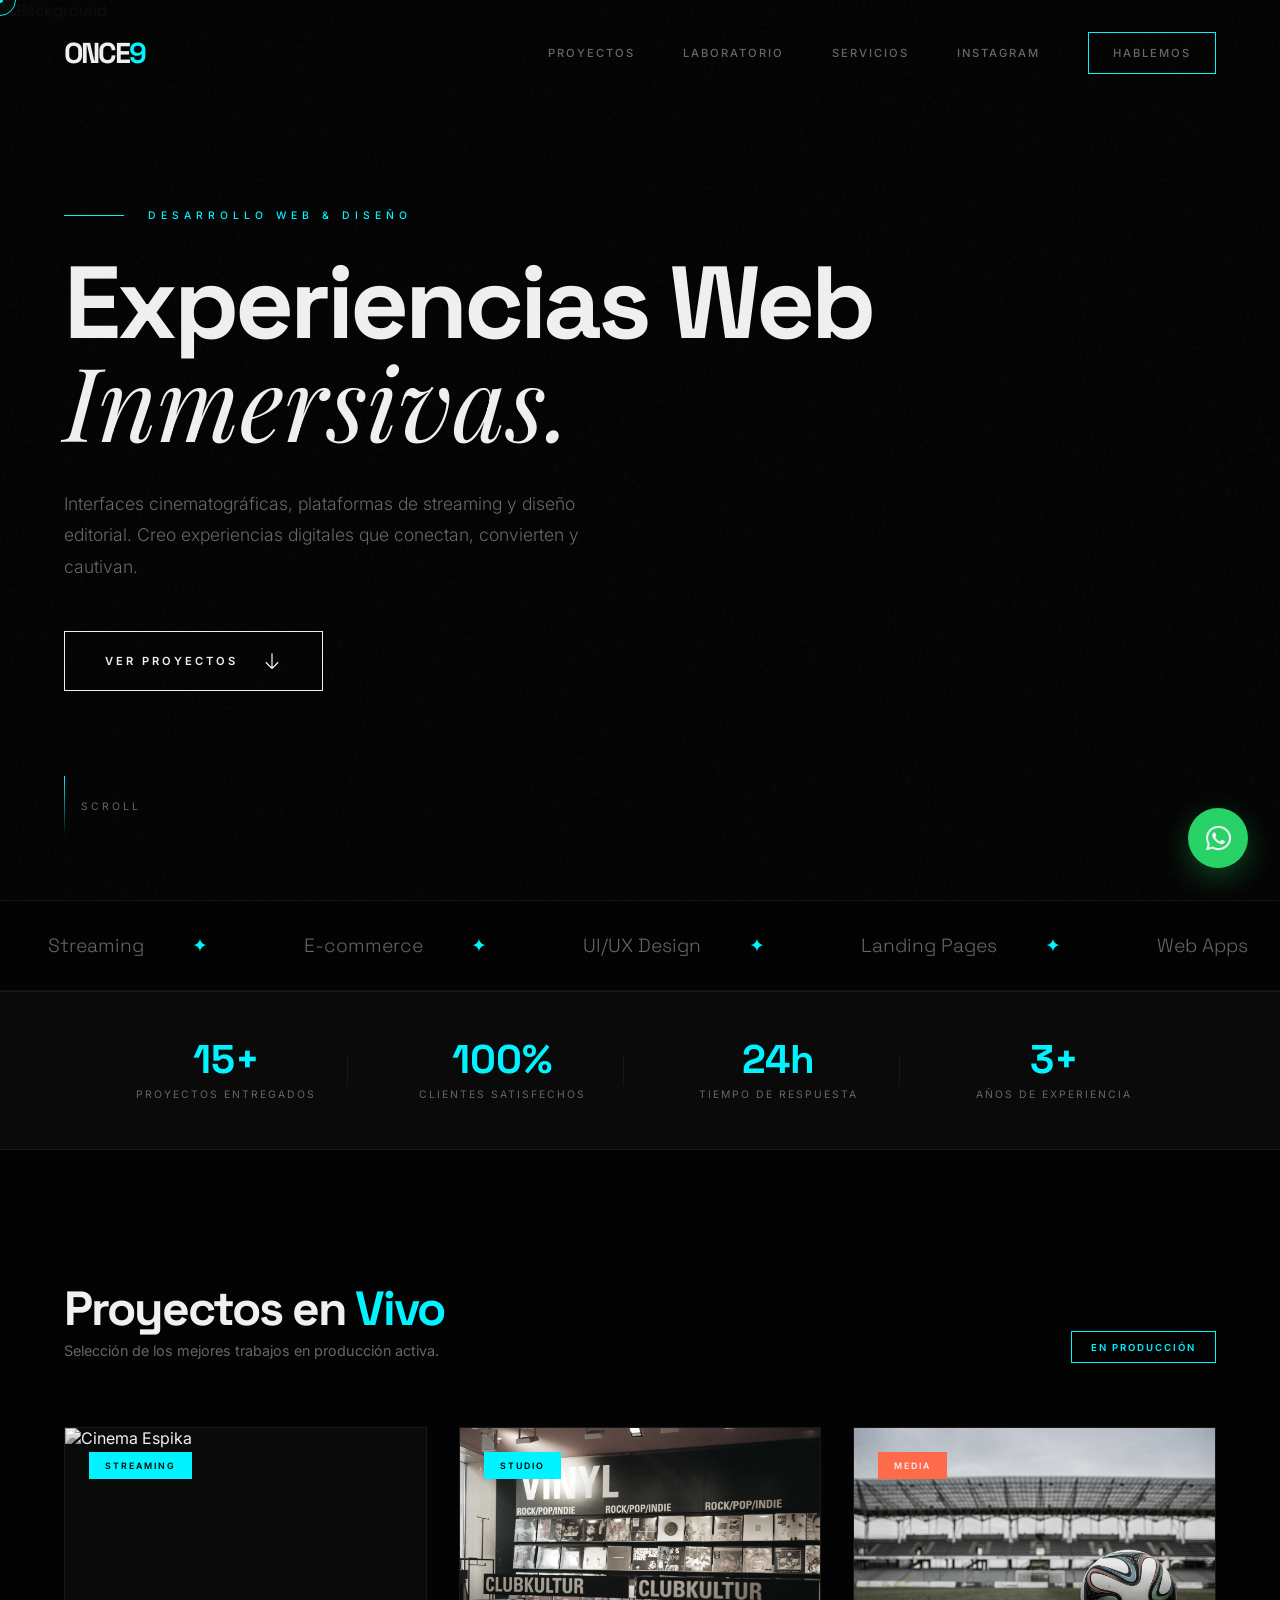
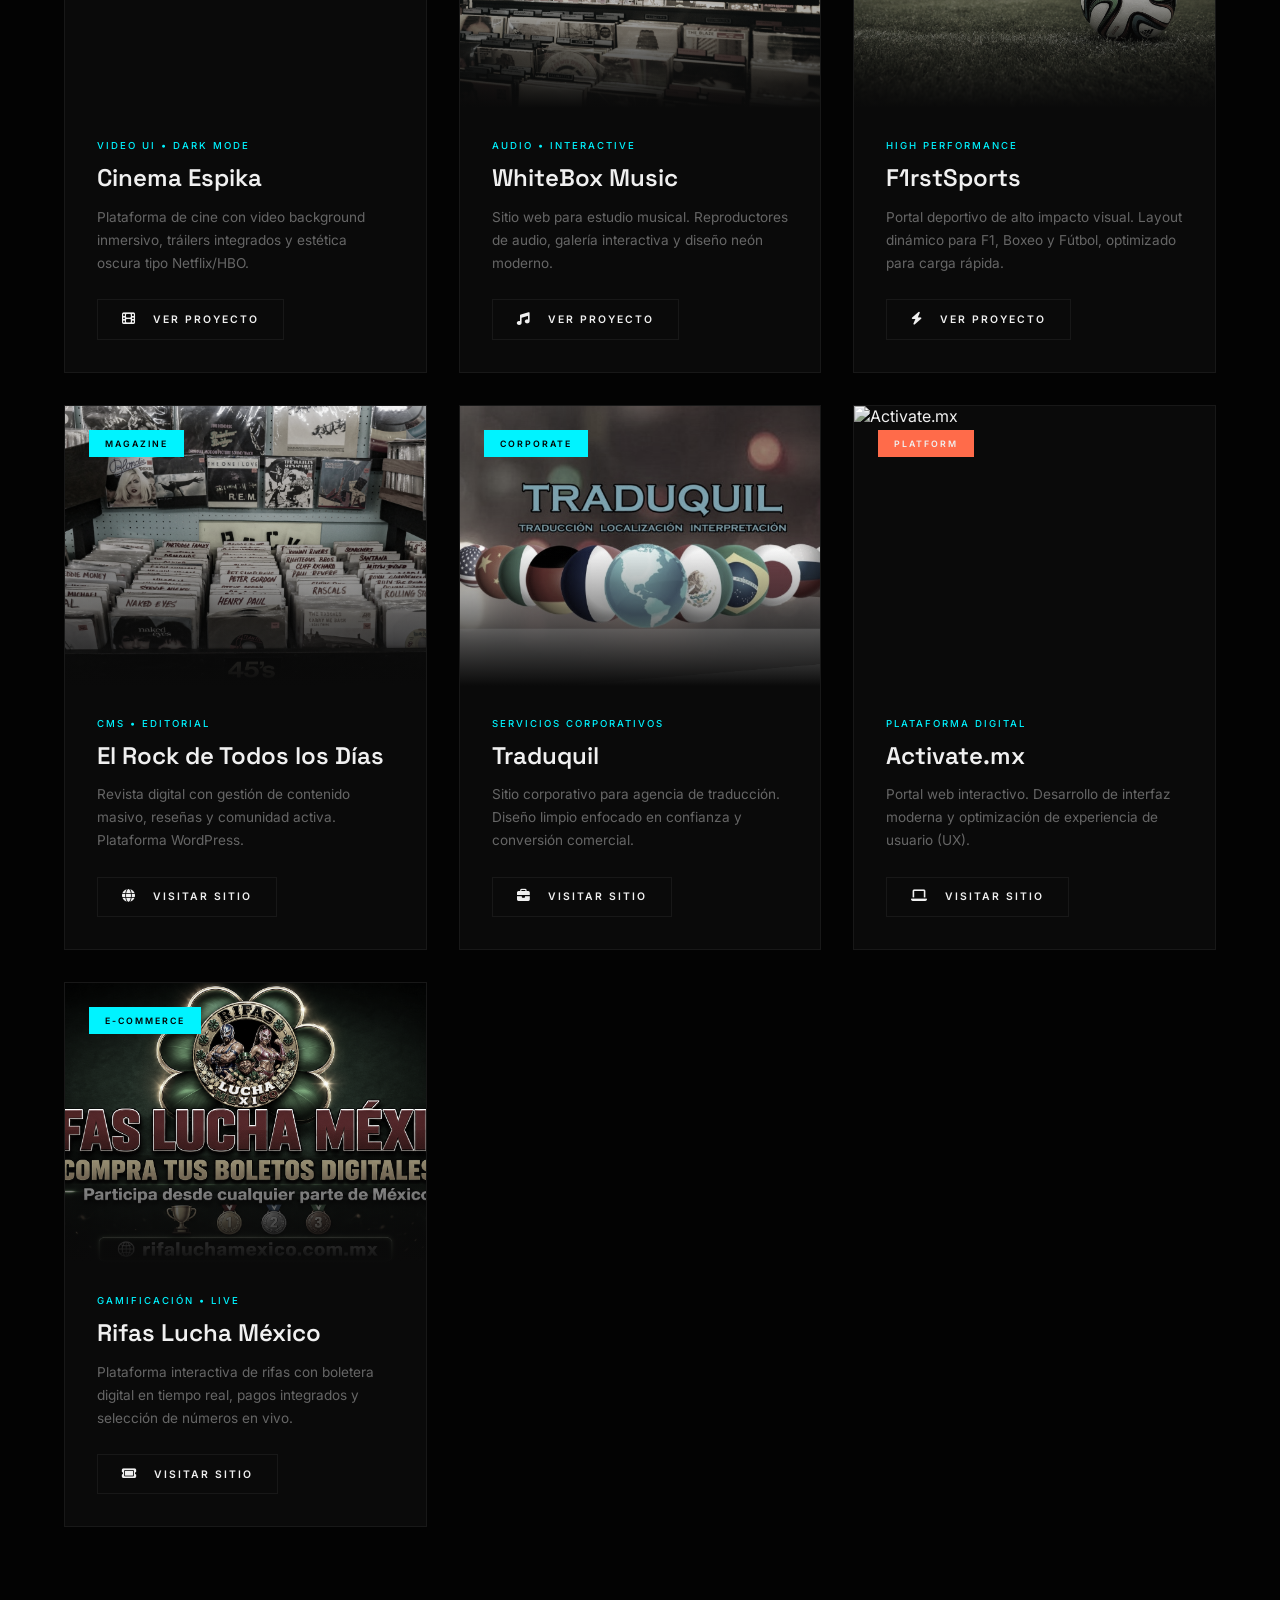
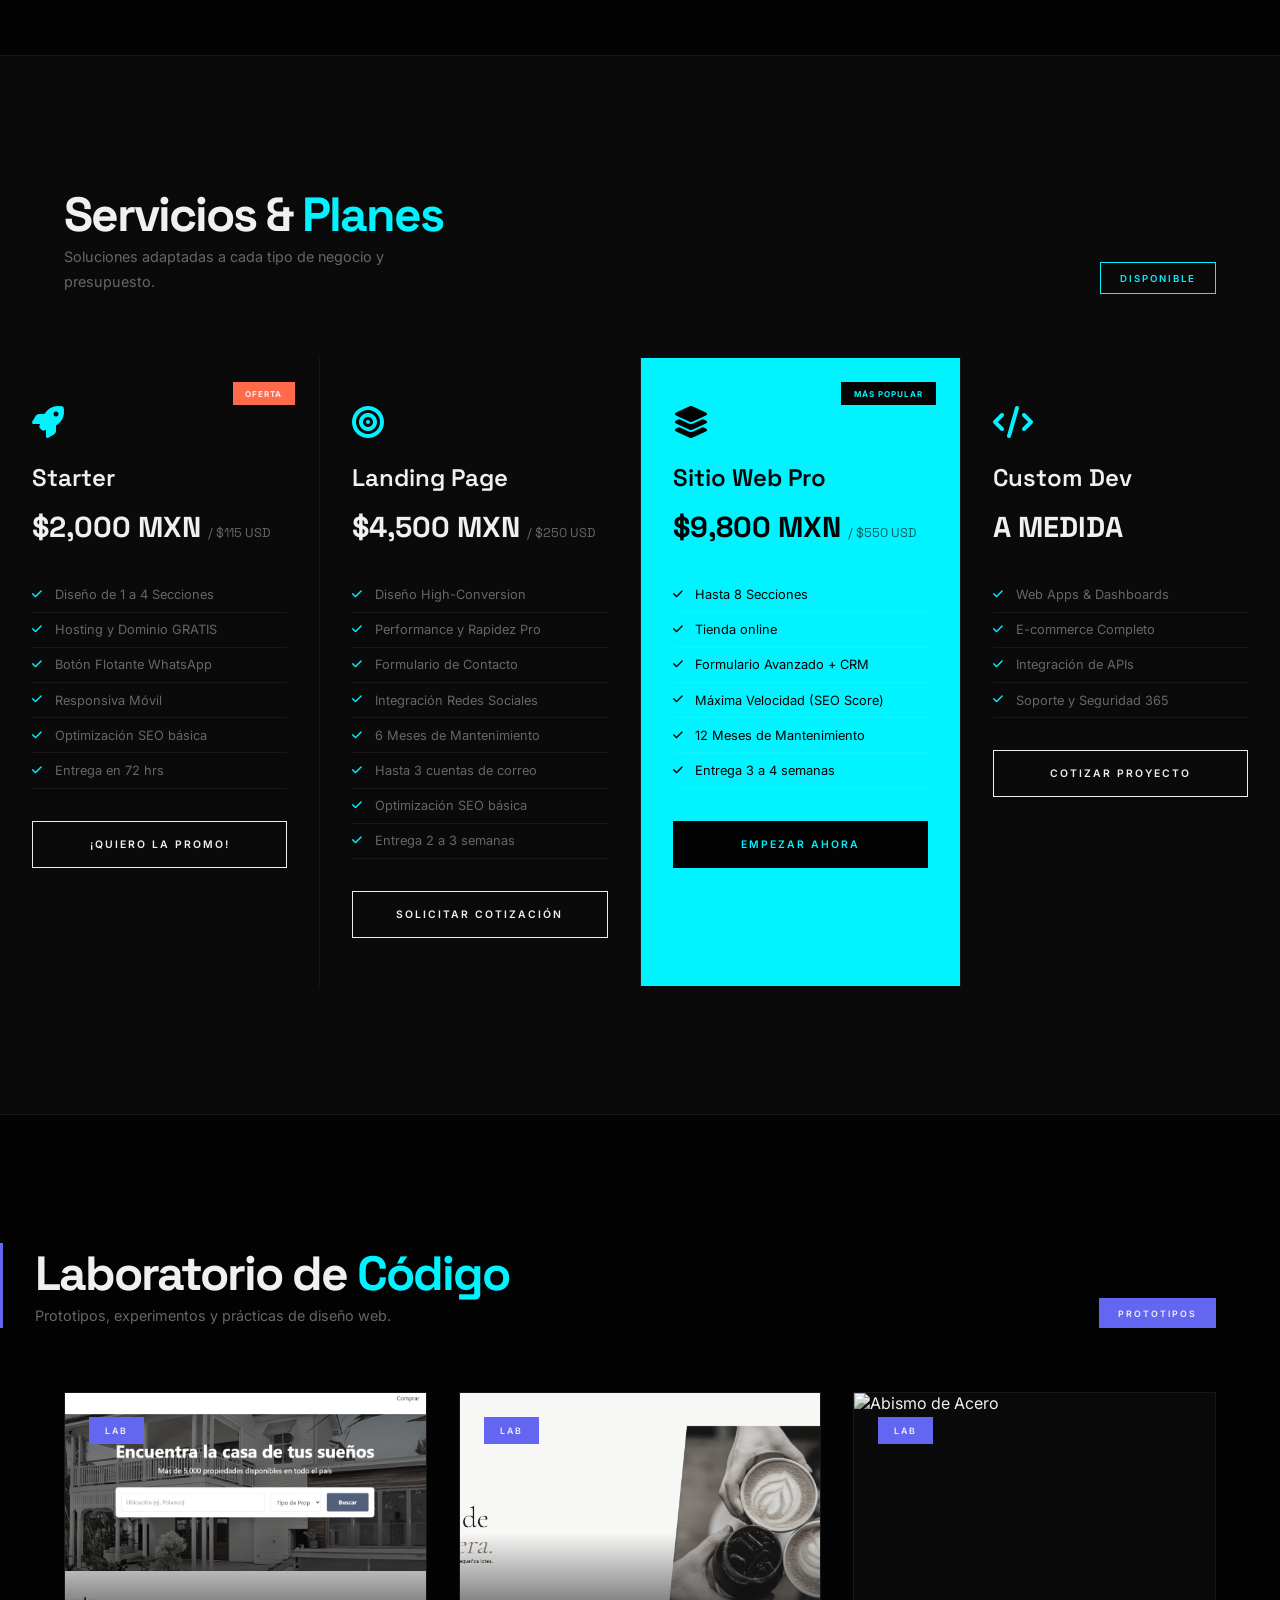
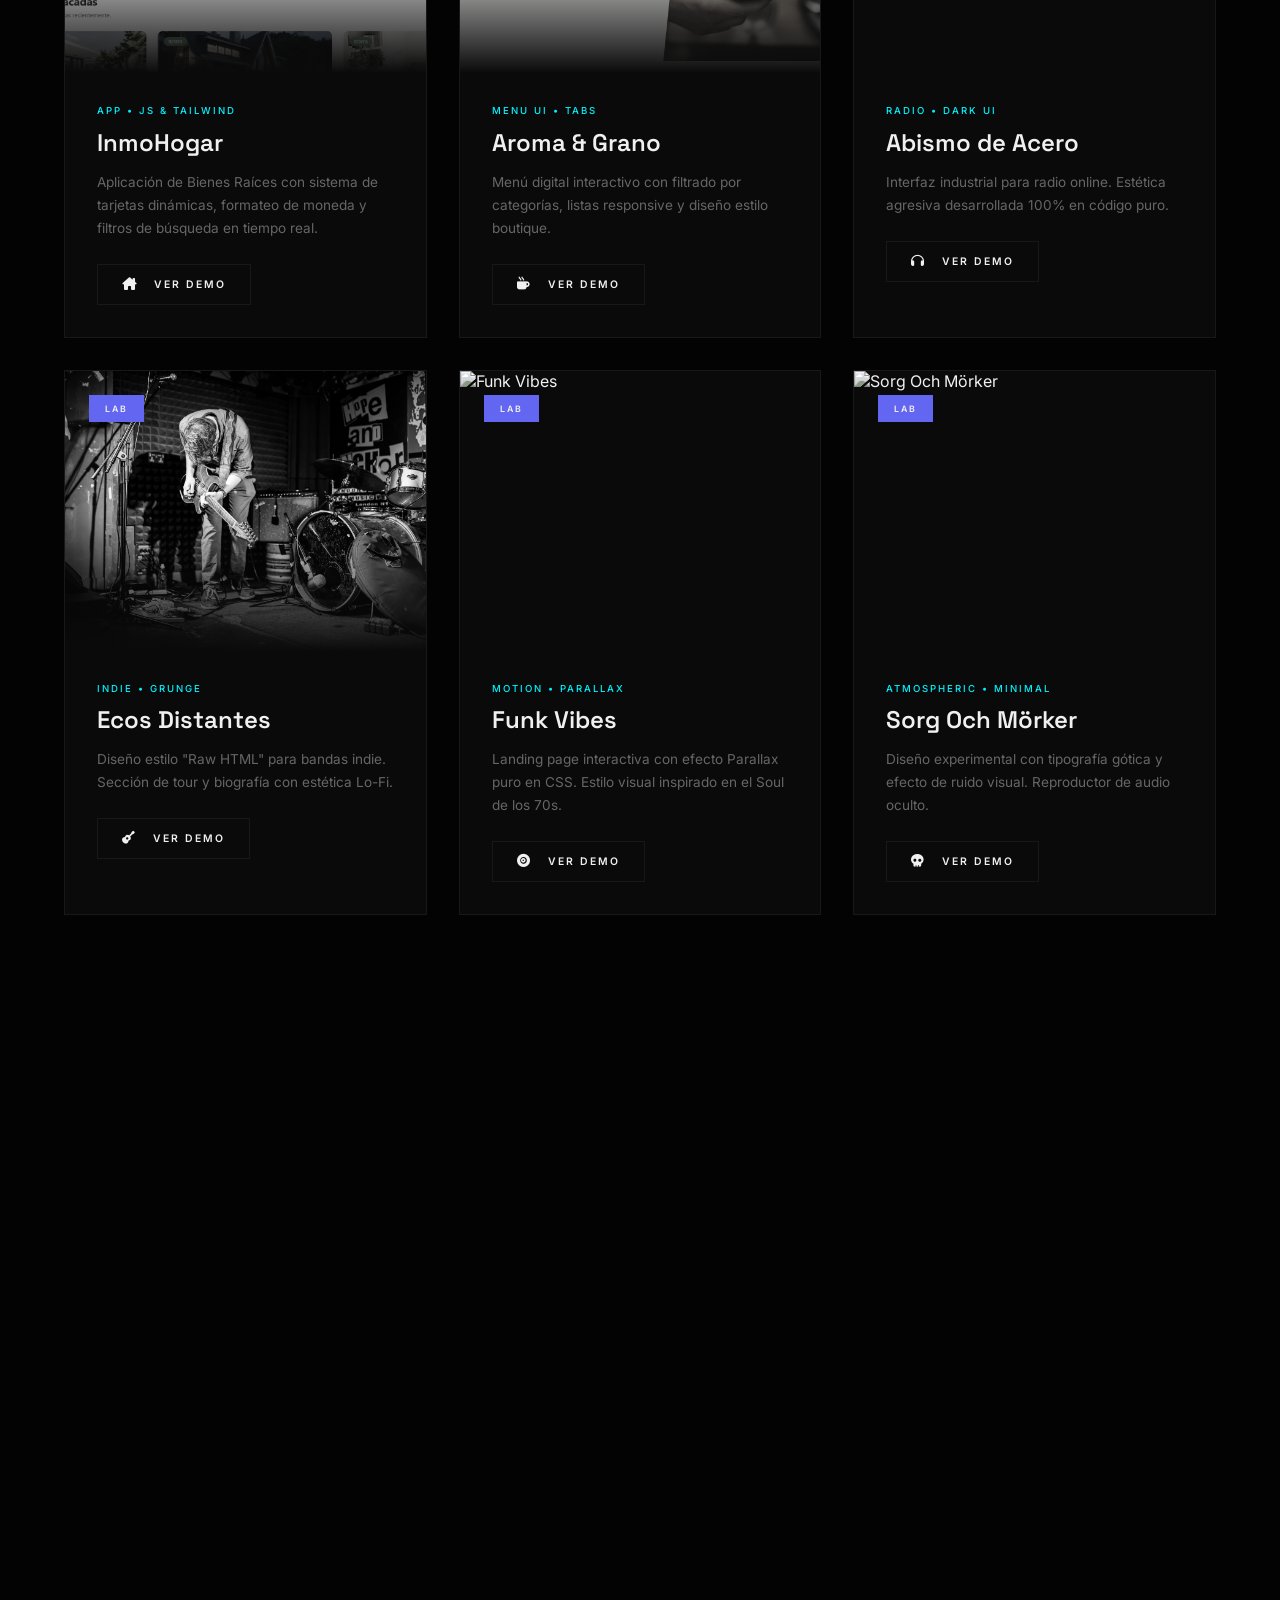
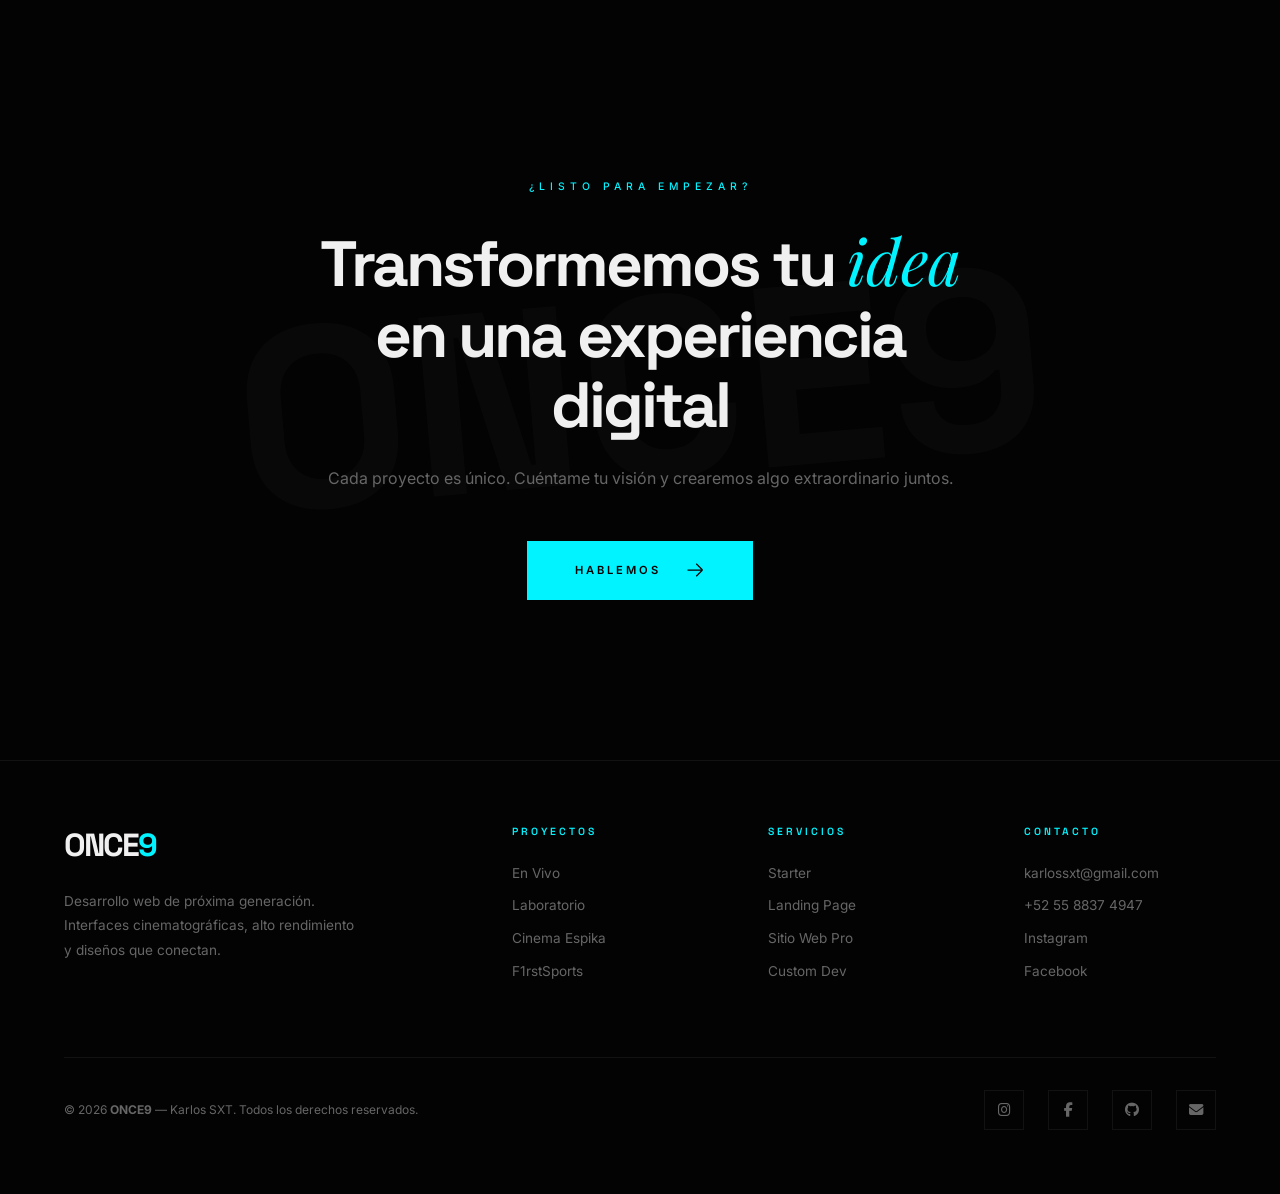
==== index.html @ d1e9ce74 "Refactor meta tags for SEO and social sharing Removed duplicate Open Graph and Twitter meta tags, an" ====
<!DOCTYPE html>
<html lang="es">
<head>

    <!-- Google Tag Manager -->
    <script>(function(w,d,s,l,i){w[l]=w[l]||[];w[l].push({'gtm.start':
    new Date().getTime(),event:'gtm.js'});var f=d.getElementsByTagName(s)[0],
    j=d.createElement(s),dl=l!='dataLayer'?'&l='+l:'';j.async=true;j.src=
    'https://www.googletagmanager.com/gtm.js?id='+i+dl;f.parentNode.insertBefore(j,f);
    })(window,document,'script','dataLayer','GTM-WR4NZNN2');</script>
    <!-- End Google Tag Manager -->

    <meta charset="UTF-8">
    <meta name="viewport" content="width=device-width, initial-scale=1.0">
    <title>ONCE9 | Experiencias Web Inmersivas</title>

    <link rel="preconnect" href="https://fonts.googleapis.com">
    <link rel="preconnect" href="https://fonts.gstatic.com" crossorigin>
    <link href="https://fonts.googleapis.com/css2?family=Space+Grotesk:wght@300;400;500;600;700&family=Inter:wght@300;400;500;600&family=Playfair+Display:ital,wght@0,400;0,700;1,400&display=swap" rel="stylesheet">
    <link rel="stylesheet" href="https://cdnjs.cloudflare.com/ajax/libs/font-awesome/6.4.0/css/all.min.css">

    <link rel="icon" type="image/x-icon" href="logoonce.jpg">

    <!-- SEO -->
    <meta name="description" content="ONCE9 — Desarrollo web, diseño y soluciones digitales. Creamos experiencias digitales que impulsan tu marca.">
    <link rel="canonical" href="https://oncenueve.com.mx/">

    <!-- Open Graph: Facebook, WhatsApp, Telegram, LinkedIn -->
    <meta property="og:type" content="website">
    <meta property="og:title" content="ONCE9 | Desarrollo Web y Soluciones Digitales">
    <meta property="og:description" content="Creamos experiencias digitales que impulsan tu marca. Desarrollo web, diseño y soluciones digitales.">
    <meta property="og:url" content="https://oncenueve.com.mx/">
    <meta property="og:image" content="https://oncenueve.com.mx/img/oncenueve-social.png">
    <meta property="og:image:secure_url" content="https://oncenueve.com.mx/img/oncenueve-social.png">
    <meta property="og:image:type" content="image/png">
    <meta property="og:image:width" content="1536">
    <meta property="og:image:height" content="1024">
    <meta property="og:image:alt" content="ONCE9 — Experiencias Web Inmersivas">
    <meta property="og:site_name" content="ONCE9">
    <meta property="og:locale" content="es_MX">

    <!-- X / Twitter -->
    <meta name="twitter:card" content="summary_large_image">
    <meta name="twitter:title" content="ONCE9 | Desarrollo Web y Soluciones Digitales">
    <meta name="twitter:description" content="Creamos experiencias digitales que impulsan tu marca.">
    <meta name="twitter:image" content="https://oncenueve.com.mx/img/oncenueve-social.png">


    <style>
        :root {
            --bg: #030303;
            --card: #0a0a0a;
            --surface: #111111;
            --text: #f0f0f0;
            --text-dim: #666;
            --accent: #00f3ff;
            --accent-glow: rgba(0, 243, 255, 0.15);
            --coral: #ff6b4a;
            --gold: #d4a843;
            --border: rgba(255, 255, 255, 0.06);
            --font-display: 'Space Grotesk', sans-serif;
            --font-body: 'Inter', sans-serif;
            --font-serif: 'Playfair Display', serif;
        }

        * { margin: 0; padding: 0; box-sizing: border-box; }
        html { scroll-behavior: smooth; }
        body {
            background: var(--bg);
            color: var(--text);
            font-family: var(--font-body);
            overflow-x: hidden;
        }

        ::selection {
            background: var(--accent);
            color: var(--bg);
        }

        a { color: inherit; text-decoration: none; }

        /* ============ PRELOADER ============ */
        .preloader {
            position: fixed;
            top: 0; left: 0;
            width: 100%; height: 100%;
            background: var(--bg);
            z-index: 10000;
            display: flex;
            align-items: center;
            justify-content: center;
            flex-direction: column;
            gap: 2rem;
            transition: opacity 0.8s ease, visibility 0.8s ease;
        }

        .preloader.hidden {
            opacity: 0;
            visibility: hidden;
        }

        .preloader-logo {
            font-family: var(--font-display);
            font-size: 4rem;
            font-weight: 700;
            letter-spacing: -3px;
            color: var(--text);
        }

        .preloader-logo span {
            color: var(--accent);
        }

        .preloader-bar {
            width: 120px;
            height: 2px;
            background: var(--surface);
            overflow: hidden;
        }

        .preloader-bar::after {
            content: '';
            display: block;
            width: 100%;
            height: 100%;
            background: var(--accent);
            animation: preloaderSlide 1.5s ease-in-out infinite;
        }

        @keyframes preloaderSlide {
            0% { transform: translateX(-100%); }
            100% { transform: translateX(100%); }
        }

        .preloader-text {
            font-family: var(--font-body);
            font-size: 0.6rem;
            color: var(--text-dim);
            letter-spacing: 5px;
            text-transform: uppercase;
        }

        /* ============ CUSTOM CURSOR ============ */
        .cursor {
            width: 32px;
            height: 32px;
            border: 1px solid var(--accent);
            border-radius: 50%;
            position: fixed;
            pointer-events: none;
            z-index: 9999;
            transition: transform 0.15s ease, opacity 0.15s ease;
            mix-blend-mode: difference;
        }

        .cursor-dot {
            width: 6px;
            height: 6px;
            background: var(--accent);
            border-radius: 50%;
            position: fixed;
            pointer-events: none;
            z-index: 9999;
        }

        .cursor.active {
            transform: scale(2);
            opacity: 0.5;
        }

        /* ============ NOISE OVERLAY ============ */
        .noise {
            position: fixed;
            top: 0; left: 0;
            width: 100%; height: 100%;
            pointer-events: none;
            z-index: 9998;
            opacity: 0.03;
            background-image: url("data:image/svg+xml,%3Csvg viewBox='0 0 256 256' xmlns='http://www.w3.org/2000/svg'%3E%3Cfilter id='noise'%3E%3CfeTurbulence type='fractalNoise' baseFrequency='0.9' numOctaves='4' stitchTiles='stitch'/%3E%3C/filter%3E%3Crect width='100%25' height='100%25' filter='url(%23noise)'/%3E%3C/svg%3E");
        }

        /* ============ NAV ============ */
        nav {
            position: fixed;
            top: 0; left: 0;
            width: 100%;
            padding: 2rem 4rem;
            display: flex;
            justify-content: space-between;
            align-items: center;
            z-index: 1000;
            transition: all 0.4s ease;
        }

        nav.scrolled {
            background: rgba(3, 3, 3, 0.9);
            backdrop-filter: blur(20px);
            padding: 1rem 4rem;
            border-bottom: 1px solid var(--border);
        }

        .brand {
            font-family: var(--font-display);
            font-size: 1.8rem;
            font-weight: 700;
            letter-spacing: -2px;
            color: var(--text);
        }

        .brand span {
            color: var(--accent);
        }

        .nav-links {
            display: flex;
            align-items: center;
            gap: 3rem;
        }

        .nav-links a {
            font-family: var(--font-body);
            font-size: 0.7rem;
            font-weight: 500;
            letter-spacing: 2px;
            text-transform: uppercase;
            color: var(--text-dim);
            transition: color 0.3s;
        }

        .nav-links a:hover {
            color: var(--accent);
        }

        .nav-cta {
            padding: 0.8rem 1.5rem;
            border: 1px solid var(--accent);
            color: var(--accent);
            font-family: var(--font-body);
            font-size: 0.65rem;
            font-weight: 600;
            letter-spacing: 2px;
            text-transform: uppercase;
            transition: all 0.3s;
        }

        .nav-cta:hover {
            background: var(--accent);
            color: var(--bg);
        }

        /* ============ HERO ============ */
        .hero {
            min-height: 100vh;
            display: flex;
            flex-direction: column;
            justify-content: center;
            padding: 0 4rem;
            position: relative;
        }

        .hero-bg {
            position: absolute;
            top: 0; left: 0;
            width: 100%; height: 100%;
            overflow: hidden;
        }

        .hero-bg::after {
            content: '';
            position: absolute;
            top: 0; left: 0;
            width: 100%; height: 100%;
            background: linear-gradient(135deg, rgba(3, 3, 3, 0.9) 0%, rgba(3, 3, 3, 0.5) 100%);
        }

        .hero-bg img {
            width: 100%;
            height: 100%;
            object-fit: cover;
            opacity: 0.3;
        }

        .hero-content {
            position: relative;
            z-index: 10;
            max-width: 900px;
        }

        .hero-tag {
            font-family: var(--font-body);
            font-size: 0.65rem;
            font-weight: 500;
            letter-spacing: 5px;
            text-transform: uppercase;
            color: var(--accent);
            margin-bottom: 2rem;
            display: flex;
            align-items: center;
            gap: 1.5rem;
        }

        .hero-tag::before {
            content: '';
            width: 60px;
            height: 1px;
            background: var(--accent);
        }

        .hero h1 {
            font-family: var(--font-display);
            font-size: clamp(3.5rem, 8vw, 7rem);
            font-weight: 700;
            line-height: 0.95;
            letter-spacing: -4px;
            margin-bottom: 2rem;
        }

        .hero h1 .line {
            display: block;
        }

        .hero h1 .accent {
            color: var(--accent);
        }

        .hero h1 .italic {
            font-family: var(--font-serif);
            font-style: italic;
            font-weight: 400;
            letter-spacing: 0;
        }

        .hero-desc {
            font-size: 1.1rem;
            font-weight: 300;
            color: var(--text-dim);
            line-height: 1.8;
            max-width: 550px;
            margin-bottom: 3rem;
        }

        .hero-cta {
            display: inline-flex;
            align-items: center;
            gap: 1.5rem;
            padding: 1.2rem 2.5rem;
            border: 1px solid var(--text);
            color: var(--text);
            font-family: var(--font-body);
            font-size: 0.7rem;
            font-weight: 600;
            letter-spacing: 3px;
            text-transform: uppercase;
            transition: all 0.4s ease;
        }

        .hero-cta:hover {
            background: var(--text);
            color: var(--bg);
        }

        .hero-cta svg {
            width: 20px;
            height: 20px;
            transition: transform 0.3s;
        }

        .hero-cta:hover svg {
            transform: translateX(5px);
        }

        .hero-scroll {
            position: absolute;
            bottom: 4rem;
            left: 4rem;
            display: flex;
            align-items: center;
            gap: 1rem;
            font-size: 0.65rem;
            letter-spacing: 3px;
            text-transform: uppercase;
            color: var(--text-dim);
        }

        .hero-scroll::before {
            content: '';
            width: 1px;
            height: 60px;
            background: linear-gradient(to bottom, var(--accent), transparent);
            animation: scrollPulse 2s ease-in-out infinite;
        }

        @keyframes scrollPulse {
            0%, 100% { opacity: 0.3; }
            50% { opacity: 1; }
        }

        /* ============ STATS BAR ============ */
        .stats-bar {
            border-top: 1px solid var(--border);
            border-bottom: 1px solid var(--border);
            padding: 3rem 0;
            background: var(--card);
        }

        .stats-grid {
            max-width: 1200px;
            margin: 0 auto;
            padding: 0 4rem;
            display: grid;
            grid-template-columns: repeat(4, 1fr);
            gap: 2rem;
        }

        .stat-item {
            text-align: center;
            position: relative;
        }

        .stat-item:not(:last-child)::after {
            content: '';
            position: absolute;
            right: 0; top: 50%;
            transform: translateY(-50%);
            width: 1px;
            height: 50%;
            background: var(--border);
        }

        .stat-number {
            font-family: var(--font-display);
            font-size: 2.5rem;
            font-weight: 700;
            color: var(--accent);
            line-height: 1;
            margin-bottom: 0.5rem;
        }

        .stat-label {
            font-size: 0.65rem;
            letter-spacing: 2px;
            text-transform: uppercase;
            color: var(--text-dim);
        }

        /* ============ SECTION ============ */
        section {
            padding: 8rem 0;
            max-width: 1400px;
            margin: 0 auto;
        }

        .section-header {
            display: flex;
            justify-content: space-between;
            align-items: flex-end;
            padding: 0 4rem;
            margin-bottom: 4rem;
        }

        .section-title {
            font-family: var(--font-display);
            font-size: clamp(2rem, 4vw, 3rem);
            font-weight: 700;
            letter-spacing: -2px;
        }

        .section-title .accent {
            color: var(--accent);
        }

        .section-desc {
            font-size: 0.9rem;
            color: var(--text-dim);
            max-width: 400px;
            line-height: 1.7;
        }

        .badge {
            font-family: var(--font-body);
            font-size: 0.6rem;
            font-weight: 600;
            letter-spacing: 2px;
            text-transform: uppercase;
            padding: 0.6rem 1.2rem;
            border: 1px solid var(--accent);
            color: var(--accent);
        }

        /* ============ PROJECTS GRID ============ */
        .projects-grid {
            display: grid;
            grid-template-columns: repeat(3, 1fr);
            gap: 2rem;
            padding: 0 4rem;
        }

        .project-card {
            background: var(--card);
            border: 1px solid var(--border);
            transition: all 0.5s ease;
            position: relative;
            overflow: hidden;
        }

        .project-card:hover {
            border-color: var(--accent);
            transform: translateY(-10px);
            box-shadow: 0 30px 60px -15px var(--accent-glow);
        }

        .project-image {
            position: relative;
            height: 280px;
            overflow: hidden;
        }

        .project-image img {
            width: 100%;
            height: 100%;
            object-fit: cover;
            filter: grayscale(80%);
            transition: all 0.6s ease;
        }

        .project-card:hover .project-image img {
            filter: grayscale(0%);
            transform: scale(1.08);
        }

        .project-image::after {
            content: '';
            position: absolute;
            bottom: 0; left: 0;
            width: 100%; height: 50%;
            background: linear-gradient(to top, var(--card), transparent);
        }

        .project-badge {
            position: absolute;
            top: 1.5rem; left: 1.5rem;
            font-size: 0.55rem;
            font-weight: 600;
            letter-spacing: 2px;
            text-transform: uppercase;
            padding: 0.5rem 1rem;
            background: var(--accent);
            color: var(--bg);
            z-index: 10;
        }

        .project-badge.lab {
            background: #6366f1;
            color: var(--text);
        }

        .project-badge.hot {
            background: var(--coral);
            color: var(--text);
        }

        .project-content {
            padding: 2rem;
        }

        .project-category {
            font-size: 0.6rem;
            font-weight: 500;
            letter-spacing: 2px;
            text-transform: uppercase;
            color: var(--accent);
            margin-bottom: 0.8rem;
        }

        .project-title {
            font-family: var(--font-display);
            font-size: 1.5rem;
            font-weight: 600;
            margin-bottom: 0.8rem;
            line-height: 1.2;
        }

        .project-desc {
            font-size: 0.85rem;
            color: var(--text-dim);
            line-height: 1.7;
            margin-bottom: 1.5rem;
        }

        .project-link {
            display: inline-flex;
            align-items: center;
            gap: 1rem;
            font-size: 0.65rem;
            font-weight: 600;
            letter-spacing: 2px;
            text-transform: uppercase;
            color: var(--text);
            padding: 0.8rem 1.5rem;
            border: 1px solid var(--border);
            transition: all 0.3s;
        }

        .project-link:hover {
            background: var(--text);
            color: var(--bg);
            border-color: var(--text);
        }

        .project-link i {
            font-size: 0.8rem;
        }

        /* ============ SERVICES ============ */
        .services-section {
            background: var(--card);
            border-top: 1px solid var(--border);
            border-bottom: 1px solid var(--border);
        }

        .services-grid {
            display: grid;
            grid-template-columns: repeat(4, 1fr);
            gap: 1px;
            background: var(--border);
        }

        .service-card {
            background: var(--card);
            padding: 3rem 2rem;
            position: relative;
            transition: all 0.4s ease;
        }

        .service-card:hover {
            background: var(--surface);
        }

        .service-card.featured {
            background: var(--accent);
            color: var(--bg);
        }

        .service-card.featured .service-price,
        .service-card.featured .service-features li {
            color: var(--bg);
        }

        .service-card.featured .service-features li i {
            color: var(--bg);
        }

        .service-badge {
            position: absolute;
            top: 1.5rem; right: 1.5rem;
            font-size: 0.5rem;
            font-weight: 700;
            letter-spacing: 1px;
            text-transform: uppercase;
            padding: 0.4rem 0.8rem;
            background: var(--coral);
            color: var(--text);
        }

        .service-badge.popular {
            background: var(--bg);
            color: var(--accent);
        }

        .service-icon {
            font-size: 2rem;
            margin-bottom: 1.5rem;
            color: var(--accent);
        }

        .service-card.featured .service-icon {
            color: var(--bg);
        }

        .service-name {
            font-family: var(--font-display);
            font-size: 1.5rem;
            font-weight: 600;
            margin-bottom: 1rem;
        }

        .service-price {
            font-family: var(--font-display);
            font-size: 1.8rem;
            font-weight: 700;
            margin-bottom: 0.5rem;
        }

        .service-price span {
            font-size: 0.8rem;
            font-weight: 400;
            color: var(--text-dim);
        }

        .service-card.featured .service-price span {
            color: rgba(3, 3, 3, 0.6);
        }

        .service-features {
            list-style: none;
            margin: 2rem 0;
        }

        .service-features li {
            font-size: 0.8rem;
            color: var(--text-dim);
            padding: 0.6rem 0;
            border-bottom: 1px solid var(--border);
            display: flex;
            align-items: center;
            gap: 0.8rem;
        }

        .service-features li i {
            color: var(--accent);
            font-size: 0.7rem;
        }

        .service-btn {
            display: block;
            width: 100%;
            padding: 1rem;
            text-align: center;
            font-family: var(--font-body);
            font-size: 0.65rem;
            font-weight: 600;
            letter-spacing: 2px;
            text-transform: uppercase;
            border: 1px solid var(--text);
            color: var(--text);
            background: transparent;
            cursor: pointer;
            transition: all 0.3s;
        }

        .service-btn:hover {
            background: var(--text);
            color: var(--bg);
        }

        .service-card.featured .service-btn {
            background: var(--bg);
            color: var(--accent);
            border-color: var(--bg);
        }

        .service-card.featured .service-btn:hover {
            background: transparent;
            color: var(--bg);
        }

        /* ============ LABORATORY ============ */
        .lab-section .section-header {
            border-left: 3px solid #6366f1;
            padding-left: 2rem;
        }

        .lab-badge {
            font-size: 0.55rem;
            font-weight: 600;
            letter-spacing: 2px;
            text-transform: uppercase;
            padding: 0.6rem 1.2rem;
            background: #6366f1;
            color: var(--text);
        }

        /* ============ CTA ============ */
        .cta-section {
            padding: 10rem 4rem;
            text-align: center;
            position: relative;
            overflow: hidden;
        }

        .cta-section::before {
            content: 'ONCE9';
            position: absolute;
            top: 50%; left: 50%;
            transform: translate(-50%, -50%) rotate(-5deg);
            font-family: var(--font-display);
            font-size: 20vw;
            font-weight: 700;
            opacity: 0.02;
            white-space: nowrap;
        }

        .cta-content {
            position: relative;
            z-index: 10;
            max-width: 700px;
            margin: 0 auto;
        }

        .cta-tag {
            font-size: 0.65rem;
            font-weight: 500;
            letter-spacing: 5px;
            text-transform: uppercase;
            color: var(--accent);
            margin-bottom: 2rem;
        }

        .cta-title {
            font-family: var(--font-display);
            font-size: clamp(2.5rem, 5vw, 4rem);
            font-weight: 700;
            letter-spacing: -3px;
            line-height: 1.1;
            margin-bottom: 1.5rem;
        }

        .cta-title .italic {
            font-family: var(--font-serif);
            font-style: italic;
            font-weight: 400;
            color: var(--accent);
            letter-spacing: 0;
        }

        .cta-desc {
            font-size: 1rem;
            color: var(--text-dim);
            line-height: 1.8;
            margin-bottom: 3rem;
        }

        .cta-btn {
            display: inline-flex;
            align-items: center;
            gap: 1.5rem;
            padding: 1.2rem 3rem;
            background: var(--accent);
            color: var(--bg);
            font-family: var(--font-body);
            font-size: 0.7rem;
            font-weight: 600;
            letter-spacing: 3px;
            text-transform: uppercase;
            border: none;
            cursor: pointer;
            transition: all 0.4s;
        }

        .cta-btn:hover {
            box-shadow: 0 0 40px var(--accent-glow);
            transform: translateY(-3px);
        }

        .cta-btn svg {
            width: 20px;
            height: 20px;
            transition: transform 0.3s;
        }

        .cta-btn:hover svg {
            transform: translateX(5px);
        }

        /* ============ FOOTER ============ */
        footer {
            border-top: 1px solid var(--border);
            padding: 4rem;
        }

        .footer-grid {
            max-width: 1400px;
            margin: 0 auto;
            display: grid;
            grid-template-columns: 2fr 1fr 1fr 1fr;
            gap: 4rem;
            margin-bottom: 4rem;
        }

        .footer-brand .brand {
            font-size: 2rem;
            margin-bottom: 1.5rem;
            display: block;
        }

        .footer-brand p {
            font-size: 0.85rem;
            color: var(--text-dim);
            line-height: 1.8;
            max-width: 300px;
        }

        .footer-col h4 {
            font-family: var(--font-display);
            font-size: 0.65rem;
            font-weight: 600;
            letter-spacing: 3px;
            text-transform: uppercase;
            color: var(--accent);
            margin-bottom: 1.5rem;
        }

        .footer-col ul {
            list-style: none;
        }

        .footer-col li {
            margin-bottom: 0.8rem;
        }

        .footer-col a {
            font-size: 0.85rem;
            color: var(--text-dim);
            transition: color 0.3s;
        }

        .footer-col a:hover {
            color: var(--text);
        }

        .footer-bottom {
            display: flex;
            justify-content: space-between;
            align-items: center;
            padding-top: 2rem;
            border-top: 1px solid var(--border);
        }

        .footer-copy {
            font-size: 0.75rem;
            color: var(--text-dim);
        }

        .footer-social {
            display: flex;
            gap: 1.5rem;
        }

        .footer-social a {
            width: 40px;
            height: 40px;
            border: 1px solid var(--border);
            display: flex;
            align-items: center;
            justify-content: center;
            transition: all 0.3s;
        }

        .footer-social a:hover {
            background: var(--accent);
            border-color: var(--accent);
        }

        .footer-social i {
            font-size: 0.9rem;
            color: var(--text-dim);
            transition: color 0.3s;
        }

        .footer-social a:hover i {
            color: var(--bg);
        }

        /* ============ WHATSAPP ============ */
        .whatsapp-float {
            position: fixed;
            bottom: 2rem;
            right: 2rem;
            width: 60px;
            height: 60px;
            background: #25d366;
            border-radius: 50%;
            display: flex;
            align-items: center;
            justify-content: center;
            z-index: 1000;
            box-shadow: 0 10px 30px rgba(37, 211, 102, 0.3);
            transition: all 0.3s;
        }

        .whatsapp-float:hover {
            transform: scale(1.1);
            box-shadow: 0 15px 40px rgba(37, 211, 102, 0.4);
        }

        .whatsapp-float i {
            font-size: 1.8rem;
            color: var(--text);
        }

        /* ============ RESPONSIVE ============ */
        @media (max-width: 1200px) {
            .projects-grid {
                grid-template-columns: repeat(2, 1fr);
            }
            .services-grid {
                grid-template-columns: repeat(2, 1fr);
            }
        }

        @media (max-width: 900px) {
            nav {
                padding: 1.5rem 2rem;
            }
            .nav-links {
                display: none;
            }
            .hero {
                padding: 0 2rem;
            }
            .hero h1 {
                font-size: 3rem;
                letter-spacing: -2px;
            }
            .hero-scroll {
                display: none;
            }
            .stats-grid {
                grid-template-columns: repeat(2, 1fr);
                padding: 0 2rem;
            }
            .stat-item:not(:last-child)::after {
                display: none;
            }
            .section-header {
                flex-direction: column;
                gap: 1.5rem;
                padding: 0 2rem;
                align-items: flex-start;
            }
            .projects-grid {
                grid-template-columns: 1fr;
                padding: 0 2rem;
            }
            .services-grid {
                grid-template-columns: 1fr;
            }
            .footer-grid {
                grid-template-columns: 1fr 1fr;
            }
        }

        @media (max-width: 600px) {
            .hero h1 {
                font-size: 2.2rem;
            }
            .stats-grid {
                grid-template-columns: 1fr;
            }
            .footer-grid {
                grid-template-columns: 1fr;
            }
            .footer-bottom {
                flex-direction: column;
                gap: 1.5rem;
                text-align: center;
            }
            .cta-section {
                padding: 6rem 2rem;
            }
        }

        /* ============ ANIMATIONS ============ */
        .reveal {
            opacity: 0;
            transform: translateY(50px);
            transition: all 1s cubic-bezier(0.5, 0, 0, 1);
        }

        .reveal.active {
            opacity: 1;
            transform: translateY(0);
        }

        .reveal-delay-1 { transition-delay: 0.1s; }
        .reveal-delay-2 { transition-delay: 0.2s; }
        .reveal-delay-3 { transition-delay: 0.3s; }
        .reveal-delay-4 { transition-delay: 0.4s; }

        /* Marquee */
        .marquee-section {
            padding: 2rem 0;
            border-top: 1px solid var(--border);
            border-bottom: 1px solid var(--border);
            overflow: hidden;
        }

        .marquee {
            display: flex;
            animation: marquee 30s linear infinite;
            white-space: nowrap;
        }

        .marquee-item {
            font-family: var(--font-display);
            font-size: 1.2rem;
            font-weight: 300;
            color: var(--text-dim);
            padding: 0 3rem;
            display: flex;
            align-items: center;
            gap: 3rem;
        }

        .marquee-item::after {
            content: '✦';
            color: var(--accent);
        }

        @keyframes marquee {
            0% { transform: translateX(0); }
            100% { transform: translateX(-50%); }
        }
    </style>
</head>
<body>
    <!-- Google Tag Manager (noscript) -->
    <noscript><iframe src="https://www.googletagmanager.com/ns.html?id=GTM-WR4NZNN2"
    height="0" width="0" style="display:none;visibility:hidden"></iframe></noscript>
    <!-- End Google Tag Manager (noscript) -->
    <!-- Preloader -->
    <div class="preloader">
        <div class="preloader-logo">ONCE<span>9</span></div>
        <div class="preloader-bar"></div>
        <div class="preloader-text">Cargando experiencias</div>
    </div>

    <!-- Custom Cursor -->
    <div class="cursor"></div>
    <div class="cursor-dot"></div>

    <!-- Noise Overlay -->
    <div class="noise"></div>

    <!-- Nav -->
    <nav>
        <a href="/" class="brand">ONCE<span>9</span></a>
        <div class="nav-links">
            <a href="#proyectos">Proyectos</a>
            <a href="#laboratorio">Laboratorio</a>
            <a href="#servicios">Servicios</a>
            <a href="https://www.instagram.com/once9.dev/" target="_blank">Instagram</a>
            <a href="mailto:karlossxt@gmail.com" class="nav-cta">Hablemos</a>
        </div>
    </nav>

    <!-- Hero -->
    <section class="hero">
        <div class="hero-bg">
            <img src="https://images.unsplash.com/photo-1451187580459-43490279c0fa?auto=format&fit=crop&w=1920&q=80" alt="Background">
        </div>
        <div class="hero-content">
            <div class="hero-tag">Desarrollo Web & Diseño</div>
            <h1>
                <span class="line">Experiencias Web</span>
                <span class="line"><span class="italic">Inmersivas.</span></span>
            </h1>
            <p class="hero-desc">Interfaces cinematográficas, plataformas de streaming y diseño editorial. Creo experiencias digitales que conectan, convierten y cautivan.</p>
            <a href="#proyectos" class="hero-cta">
                Ver Proyectos
                <svg viewBox="0 0 24 24" fill="none" stroke="currentColor" stroke-width="1.5">
                    <path d="M19.5 13.5L12 21m0 0l-7.5-7.5M12 21V3"/>
                </svg>
            </a>
        </div>
        <div class="hero-scroll">Scroll</div>
    </section>

    <!-- Marquee -->
    <div class="marquee-section">
        <div class="marquee">
            <span class="marquee-item">Streaming</span>
            <span class="marquee-item">E-commerce</span>
            <span class="marquee-item">UI/UX Design</span>
            <span class="marquee-item">Landing Pages</span>
            <span class="marquee-item">Web Apps</span>
            <span class="marquee-item">Branding</span>
            <span class="marquee-item">Streaming</span>
            <span class="marquee-item">E-commerce</span>
            <span class="marquee-item">UI/UX Design</span>
            <span class="marquee-item">Landing Pages</span>
            <span class="marquee-item">Web Apps</span>
            <span class="marquee-item">Branding</span>
        </div>
    </div>

    <!-- Stats -->
    <div class="stats-bar">
        <div class="stats-grid">
            <div class="stat-item reveal">
                <div class="stat-number">15+</div>
                <div class="stat-label">Proyectos Entregados</div>
            </div>
            <div class="stat-item reveal reveal-delay-1">
                <div class="stat-number">100%</div>
                <div class="stat-label">Clientes Satisfechos</div>
            </div>
            <div class="stat-item reveal reveal-delay-2">
                <div class="stat-number">24h</div>
                <div class="stat-label">Tiempo de Respuesta</div>
            </div>
            <div class="stat-item reveal reveal-delay-3">
                <div class="stat-number">3+</div>
                <div class="stat-label">Años de Experiencia</div>
            </div>
        </div>
    </div>

    <!-- Projects -->
    <section id="proyectos">
        <div class="section-header">
            <div>
                <h2 class="section-title">Proyectos en <span class="accent">Vivo</span></h2>
                <p class="section-desc">Selección de los mejores trabajos en producción activa.</p>
            </div>
            <span class="badge">En Producción</span>
        </div>
        <div class="projects-grid">
            <article class="project-card reveal">
                <div class="project-image">
                    <img src="https://images.unsplash.com/photo-1489599849927-2ee91cede3ba?auto=format&fit=crop&w=800&q=80" alt="Cinema Espika">
                    <span class="project-badge">Streaming</span>
                </div>
                <div class="project-content">
                    <div class="project-category">Video UI • Dark Mode</div>
                    <h3 class="project-title">Cinema Espika</h3>
                    <p class="project-desc">Plataforma de cine con video background inmersivo, tráilers integrados y estética oscura tipo Netflix/HBO.</p>
                    <a href="https://karlossxt.github.io/espika-cine/" target="_blank" class="project-link">
                        <i class="fa-solid fa-film"></i> Ver Proyecto
                    </a>
                </div>
            </article>

            <article class="project-card reveal reveal-delay-1">
                <div class="project-image">
                    <img src="pexels-myatezhny39-2938205.jpg" alt="WhiteBox Music">
                    <span class="project-badge">Studio</span>
                </div>
                <div class="project-content">
                    <div class="project-category">Audio • Interactive</div>
                    <h3 class="project-title">WhiteBox Music</h3>
                    <p class="project-desc">Sitio web para estudio musical. Reproductores de audio, galería interactiva y diseño neón moderno.</p>
                    <a href="https://whiteboxmusic.com.mx/" target="_blank" class="project-link">
                        <i class="fa-solid fa-music"></i> Ver Proyecto
                    </a>
                </div>
            </article>

            <article class="project-card reveal reveal-delay-2">
                <div class="project-image">
                    <img src="pexels-pixabay-46798.jpg" alt="F1rstSports">
                    <span class="project-badge hot">Media</span>
                </div>
                <div class="project-content">
                    <div class="project-category">High Performance</div>
                    <h3 class="project-title">F1rstSports</h3>
                    <p class="project-desc">Portal deportivo de alto impacto visual. Layout dinámico para F1, Boxeo y Fútbol, optimizado para carga rápida.</p>
                    <a href="https://f1rstsports.com.mx/" target="_blank" class="project-link">
                        <i class="fa-solid fa-bolt"></i> Ver Proyecto
                    </a>
                </div>
            </article>

            <article class="project-card reveal">
                <div class="project-image">
                    <img src="pexels-mickhaupt-6131921.jpg" alt="El Rock de Todos los Días">
                    <span class="project-badge">Magazine</span>
                </div>
                <div class="project-content">
                    <div class="project-category">CMS • Editorial</div>
                    <h3 class="project-title">El Rock de Todos los Días</h3>
                    <p class="project-desc">Revista digital con gestión de contenido masivo, reseñas y comunidad activa. Plataforma WordPress.</p>
                    <a href="https://elrockdetodoslosdias.com.mx/" target="_blank" class="project-link">
                        <i class="fa-solid fa-globe"></i> Visitar Sitio
                    </a>
                </div>
            </article>

            <article class="project-card reveal reveal-delay-1">
                <div class="project-image">
                    <img src="traduquil.jpg" alt="Traduquil">
                    <span class="project-badge">Corporate</span>
                </div>
                <div class="project-content">
                    <div class="project-category">Servicios Corporativos</div>
                    <h3 class="project-title">Traduquil</h3>
                    <p class="project-desc">Sitio corporativo para agencia de traducción. Diseño limpio enfocado en confianza y conversión comercial.</p>
                    <a href="https://traduquil.com/" target="_blank" class="project-link">
                        <i class="fa-solid fa-briefcase"></i> Visitar Sitio
                    </a>
                </div>
            </article>

            <article class="project-card reveal reveal-delay-2">
                <div class="project-image">
                    <img src="https://images.unsplash.com/photo-1517245386807-bb43f82c33c4?auto=format&fit=crop&w=800&q=80" alt="Activate.mx">
                    <span class="project-badge hot">Platform</span>
                </div>
                <div class="project-content">
                    <div class="project-category">Plataforma Digital</div>
                    <h3 class="project-title">Activate.mx</h3>
                    <p class="project-desc">Portal web interactivo. Desarrollo de interfaz moderna y optimización de experiencia de usuario (UX).</p>
                    <a href="https://activate.mx" target="_blank" class="project-link">
                        <i class="fa-solid fa-laptop"></i> Visitar Sitio
                    </a>
                </div>
            </article>

            <article class="project-card reveal">
                <div class="project-image">
                    <img src="og-image.png" alt="Rifas Lucha México">
                    <span class="project-badge">E-commerce</span>
                </div>
                <div class="project-content">
                    <div class="project-category">Gamificación • Live</div>
                    <h3 class="project-title">Rifas Lucha México</h3>
                    <p class="project-desc">Plataforma interactiva de rifas con boletera digital en tiempo real, pagos integrados y selección de números en vivo.</p>
                    <a href="https://rifaluchamexico.com.mx/" target="_blank" class="project-link">
                        <i class="fa-solid fa-ticket"></i> Visitar Sitio
                    </a>
                </div>
            </article>
        </div>
    </section>

    <!-- Services -->
    <section class="services-section" id="servicios">
        <div class="section-header">
            <div>
                <h2 class="section-title">Servicios & <span class="accent">Planes</span></h2>
                <p class="section-desc">Soluciones adaptadas a cada tipo de negocio y presupuesto.</p>
            </div>
            <span class="badge">Disponible</span>
        </div>
        <div class="services-grid">
            <div class="service-card reveal">
                <div class="service-badge">Oferta</div>
                <i class="fas fa-rocket service-icon"></i>
                <h3 class="service-name">Starter</h3>
                <div class="service-price">$2,000 MXN <span>/ $115 USD</span></div>
                <ul class="service-features">
                    <li><i class="fas fa-check"></i> Diseño de 1 a 4 Secciones</li>
                    <li><i class="fas fa-check"></i> Hosting y Dominio GRATIS</li>
                    <li><i class="fas fa-check"></i> Botón Flotante WhatsApp</li>
                    <li><i class="fas fa-check"></i> Responsiva Móvil</li>
                    <li><i class="fas fa-check"></i> Optimización SEO básica</li>
                    <li><i class="fas fa-check"></i> Entrega en 72 hrs</li>
                </ul>
                <a href="https://wa.me/525588374947?text=Me%20interesa%20la%20PROMO%20de%202000" target="_blank" class="service-btn">¡Quiero la Promo!</a>
            </div>

            <div class="service-card reveal reveal-delay-1">
                <i class="fas fa-bullseye service-icon"></i>
                <h3 class="service-name">Landing Page</h3>
                <div class="service-price">$4,500 MXN <span>/ $250 USD</span></div>
                <ul class="service-features">
                    <li><i class="fas fa-check"></i> Diseño High-Conversion</li>
                    <li><i class="fas fa-check"></i> Performance y Rapidez Pro</li>
                    <li><i class="fas fa-check"></i> Formulario de Contacto</li>
                    <li><i class="fas fa-check"></i> Integración Redes Sociales</li>
                    <li><i class="fas fa-check"></i> 6 Meses de Mantenimiento</li>
                    <li><i class="fas fa-check"></i> Hasta 3 cuentas de correo</li>
                    <li><i class="fas fa-check"></i> Optimización SEO básica</li>
                    <li><i class="fas fa-check"></i> Entrega 2 a 3 semanas</li>
                </ul>
                <a href="https://wa.me/525588374947?text=Quiero%20cotizar%20una%20Landing%20Page" target="_blank" class="service-btn">Solicitar Cotización</a>
            </div>

            <div class="service-card featured reveal reveal-delay-2">
                <div class="service-badge popular">Más Popular</div>
                <i class="fas fa-layer-group service-icon"></i>
                <h3 class="service-name">Sitio Web Pro</h3>
                <div class="service-price">$9,800 MXN <span>/ $550 USD</span></div>
                <ul class="service-features">
                    <li><i class="fas fa-check"></i> Hasta 8 Secciones</li>
                    <li><i class="fas fa-check"></i> Tienda online</li>
                    <li><i class="fas fa-check"></i> Formulario Avanzado + CRM</li>
                    <li><i class="fas fa-check"></i> Máxima Velocidad (SEO Score)</li>
                    <li><i class="fas fa-check"></i> 12 Meses de Mantenimiento</li>
                    <li><i class="fas fa-check"></i> Entrega 3 a 4 semanas</li>
                </ul>
                <a href="https://wa.me/525588374947?text=Me%20interesa%20el%20Sitio%20Web%20Pro" target="_blank" class="service-btn">Empezar Ahora</a>
            </div>

            <div class="service-card reveal reveal-delay-3">
                <i class="fas fa-code service-icon"></i>
                <h3 class="service-name">Custom Dev</h3>
                <div class="service-price">A MEDIDA</div>
                <ul class="service-features">
                    <li><i class="fas fa-check"></i> Web Apps & Dashboards</li>
                    <li><i class="fas fa-check"></i> E-commerce Completo</li>
                    <li><i class="fas fa-check"></i> Integración de APIs</li>
                    <li><i class="fas fa-check"></i> Soporte y Seguridad 365</li>
                </ul>
                <a href="https://wa.me/525588374947?text=Tengo%20un%20proyecto%20a%20medida" target="_blank" class="service-btn">Cotizar Proyecto</a>
            </div>
        </div>
    </section>

    <!-- Laboratory -->
    <section class="lab-section" id="laboratorio">
        <div class="section-header">
            <div>
                <h2 class="section-title">Laboratorio de <span class="accent">Código</span></h2>
                <p class="section-desc">Prototipos, experimentos y prácticas de diseño web.</p>
            </div>
            <span class="lab-badge">Prototipos</span>
        </div>
        <div class="projects-grid">
            <article class="project-card reveal">
                <div class="project-image">
                    <img src="hogarr.jpg" alt="InmoHogar">
                    <span class="project-badge lab">Lab</span>
                </div>
                <div class="project-content">
                    <div class="project-category">App • JS & Tailwind</div>
                    <h3 class="project-title">InmoHogar</h3>
                    <p class="project-desc">Aplicación de Bienes Raíces con sistema de tarjetas dinámicas, formateo de moneda y filtros de búsqueda en tiempo real.</p>
                    <a href=".bienes/inmohogar.html" target="_blank" class="project-link">
                        <i class="fa-solid fa-house-chimney"></i> Ver Demo
                    </a>
                </div>
            </article>

            <article class="project-card reveal reveal-delay-1">
                <div class="project-image">
                    <img src="cafeweb.jpg" alt="Aroma & Grano">
                    <span class="project-badge lab">Lab</span>
                </div>
                <div class="project-content">
                    <div class="project-category">Menu UI • Tabs</div>
                    <h3 class="project-title">Aroma & Grano</h3>
                    <p class="project-desc">Menú digital interactivo con filtrado por categorías, listas responsive y diseño estilo boutique.</p>
                    <a href="./cafeteria/index.html" target="_blank" class="project-link">
                        <i class="fa-solid fa-mug-hot"></i> Ver Demo
                    </a>
                </div>
            </article>

            <article class="project-card reveal reveal-delay-2">
                <div class="project-image">
                    <img src="https://images.unsplash.com/photo-1550684376-efcbd6e3f031?auto=format&fit=crop&w=800&q=80" alt="Abismo de Acero">
                    <span class="project-badge lab">Lab</span>
                </div>
                <div class="project-content">
                    <div class="project-category">Radio • Dark UI</div>
                    <h3 class="project-title">Abismo de Acero</h3>
                    <p class="project-desc">Interfaz industrial para radio online. Estética agresiva desarrollada 100% en código puro.</p>
                    <a href="./metal/index.html" target="_blank" class="project-link">
                        <i class="fa-solid fa-headphones"></i> Ver Demo
                    </a>
                </div>
            </article>

            <article class="project-card reveal">
                <div class="project-image">
                    <img src="pexels-savia-rocks-1310041404-25194146.jpg" alt="Ecos Distantes">
                    <span class="project-badge lab">Lab</span>
                </div>
                <div class="project-content">
                    <div class="project-category">Indie • Grunge</div>
                    <h3 class="project-title">Ecos Distantes</h3>
                    <p class="project-desc">Diseño estilo "Raw HTML" para bandas indie. Sección de tour y biografía con estética Lo-Fi.</p>
                    <a href="./indie/index.html" target="_blank" class="project-link">
                        <i class="fa-solid fa-guitar"></i> Ver Demo
                    </a>
                </div>
            </article>

            <article class="project-card reveal reveal-delay-1">
                <div class="project-image">
                    <img src="https://images.unsplash.com/photo-1493225255756-d9584f8606e9?auto=format&fit=crop&w=800&q=80" alt="Funk Vibes">
                    <span class="project-badge lab">Lab</span>
                </div>
                <div class="project-content">
                    <div class="project-category">Motion • Parallax</div>
                    <h3 class="project-title">Funk Vibes</h3>
                    <p class="project-desc">Landing page interactiva con efecto Parallax puro en CSS. Estilo visual inspirado en el Soul de los 70s.</p>
                    <a href="./funk/index.html" target="_blank" class="project-link">
                        <i class="fa-solid fa-record-vinyl"></i> Ver Demo
                    </a>
                </div>
            </article>

            <article class="project-card reveal reveal-delay-2">
                <div class="project-image">
                    <img src="https://images.unsplash.com/photo-1478131143081-80f7f84ca84d?auto=format&fit=crop&w=800&q=80" alt="Sorg Och Mörker">
                    <span class="project-badge lab">Lab</span>
                </div>
                <div class="project-content">
                    <div class="project-category">Atmospheric • Minimal</div>
                    <h3 class="project-title">Sorg Och Mörker</h3>
                    <p class="project-desc">Diseño experimental con tipografía gótica y efecto de ruido visual. Reproductor de audio oculto.</p>
                    <a href="./blackmetal/index.html" target="_blank" class="project-link">
                        <i class="fa-solid fa-skull"></i> Ver Demo
                    </a>
                </div>
            </article>

            <article class="project-card reveal">
                <div class="project-image">
                    <img src="puntocero.jpg" alt="Punto Cero">
                    <span class="project-badge lab">Lab</span>
                </div>
                <div class="project-content">
                    <div class="project-category">Prototype • Video</div>
                    <h3 class="project-title">Punto Cero</h3>
                    <p class="project-desc">Primer prototipo de experiencia de streaming. Video de fondo en pantalla completa y carrusel básico.</p>
                    <a href="./puntocero/index.html" target="_blank" class="project-link">
                        <i class="fa-solid fa-play"></i> Ver Demo
                    </a>
                </div>
            </article>
        </div>
    </section>

    <!-- CTA -->
    <section class="cta-section">
        <div class="cta-content">
            <div class="cta-tag">¿Listo para empezar?</div>
            <h2 class="cta-title">Transformemos tu <span class="italic">idea</span> en una experiencia digital</h2>
            <p class="cta-desc">Cada proyecto es único. Cuéntame tu visión y crearemos algo extraordinario juntos.</p>
            <a href="https://wa.me/525588374947?text=Hola%20ONCE9,%20vi%20tu%20portafolio%20y%20me%20gustaría%20cotizar%20un%20proyecto." target="_blank" class="cta-btn">
                Hablemos
                <svg viewBox="0 0 24 24" fill="none" stroke="currentColor" stroke-width="1.5">
                    <path d="M13.5 4.5L21 12m0 0l-7.5 7.5M21 12H3"/>
                </svg>
            </a>
        </div>
    </section>

    <!-- Footer -->
    <footer>
        <div class="footer-grid">
            <div class="footer-brand">
                <span class="brand">ONCE<span>9</span></span>
                <p>Desarrollo web de próxima generación. Interfaces cinematográficas, alto rendimiento y diseños que conectan.</p>
            </div>
            <div class="footer-col">
                <h4>Proyectos</h4>
                <ul>
                    <li><a href="#proyectos">En Vivo</a></li>
                    <li><a href="#laboratorio">Laboratorio</a></li>
                    <li><a href="https://karlossxt.github.io/espika-cine/" target="_blank">Cinema Espika</a></li>
                    <li><a href="https://f1rstsports.com.mx/" target="_blank">F1rstSports</a></li>
                </ul>
            </div>
            <div class="footer-col">
                <h4>Servicios</h4>
                <ul>
                    <li><a href="#servicios">Starter</a></li>
                    <li><a href="#servicios">Landing Page</a></li>
                    <li><a href="#servicios">Sitio Web Pro</a></li>
                    <li><a href="#servicios">Custom Dev</a></li>
                </ul>
            </div>
            <div class="footer-col">
                <h4>Contacto</h4>
                <ul>
                    <li><a href="mailto:karlossxt@gmail.com">karlossxt@gmail.com</a></li>
                    <li><a href="https://wa.me/525588374947" target="_blank">+52 55 8837 4947</a></li>
                    <li><a href="https://www.instagram.com/once9.dev/" target="_blank">Instagram</a></li>
                    <li><a href="https://www.facebook.com/once9999" target="_blank">Facebook</a></li>
                </ul>
            </div>
        </div>
        <div class="footer-bottom">
            <p class="footer-copy">© 2026 <strong>ONCE9</strong> — Karlos SXT. Todos los derechos reservados.</p>
            <div class="footer-social">
                <a href="https://www.instagram.com/once9.dev/" target="_blank"><i class="fab fa-instagram"></i></a>
                <a href="https://www.facebook.com/once9999" target="_blank"><i class="fab fa-facebook-f"></i></a>
                <a href="https://github.com/karlossxt" target="_blank"><i class="fab fa-github"></i></a>
                <a href="mailto:karlossxt@gmail.com"><i class="fas fa-envelope"></i></a>
            </div>
        </div>
    </footer>

    <!-- WhatsApp -->
    <a href="https://wa.me/525588374947?text=Hola%20ONCE9,%20vi%20tu%20portafolio%20y%20me%20gustaría%20cotizar%20un%20proyecto." class="whatsapp-float" target="_blank">
        <i class="fab fa-whatsapp"></i>
    </a>

    <script>
        // Preloader
        window.addEventListener('load', () => {
            setTimeout(() => {
                document.querySelector('.preloader').classList.add('hidden');
            }, 2000);
        });

        // Custom Cursor
        const cursor = document.querySelector('.cursor');
        const cursorDot = document.querySelector('.cursor-dot');
        let cursorX = 0, cursorY = 0;
        let mouseX = 0, mouseY = 0;

        document.addEventListener('mousemove', (e) => {
            mouseX = e.clientX;
            mouseY = e.clientY;
        });

        function animateCursor() {
            cursorX += (mouseX - cursorX) * 0.1;
            cursorY += (mouseY - cursorY) * 0.1;
            cursor.style.left = cursorX - 16 + 'px';
            cursor.style.top = cursorY - 16 + 'px';
            cursorDot.style.left = mouseX - 3 + 'px';
            cursorDot.style.top = mouseY - 3 + 'px';
            requestAnimationFrame(animateCursor);
        }
        animateCursor();

        document.querySelectorAll('a, button, .project-card').forEach(el => {
            el.addEventListener('mouseenter', () => cursor.classList.add('active'));
            el.addEventListener('mouseleave', () => cursor.classList.remove('active'));
        });

        // Nav Scroll
        const nav = document.querySelector('nav');
        window.addEventListener('scroll', () => {
            if (window.scrollY > 100) {
                nav.classList.add('scrolled');
            } else {
                nav.classList.remove('scrolled');
            }
        });

        // Scroll Reveal
        const revealElements = document.querySelectorAll('.reveal');
        const revealOnScroll = () => {
            revealElements.forEach(el => {
                const elTop = el.getBoundingClientRect().top;
                if (elTop < window.innerHeight - 100) {
                    el.classList.add('active');
                }
            });
        };
        window.addEventListener('scroll', revealOnScroll);
        window.addEventListener('load', revealOnScroll);

        // Smooth Scroll
        document.querySelectorAll('a[href^="#"]').forEach(anchor => {
            anchor.addEventListener('click', function(e) {
                e.preventDefault();
                const target = document.querySelector(this.getAttribute('href'));
                if (target) {
                    target.scrollIntoView({ behavior: 'smooth', block: 'start' });
                }
            });
        });
    </script>
</body>
</html>
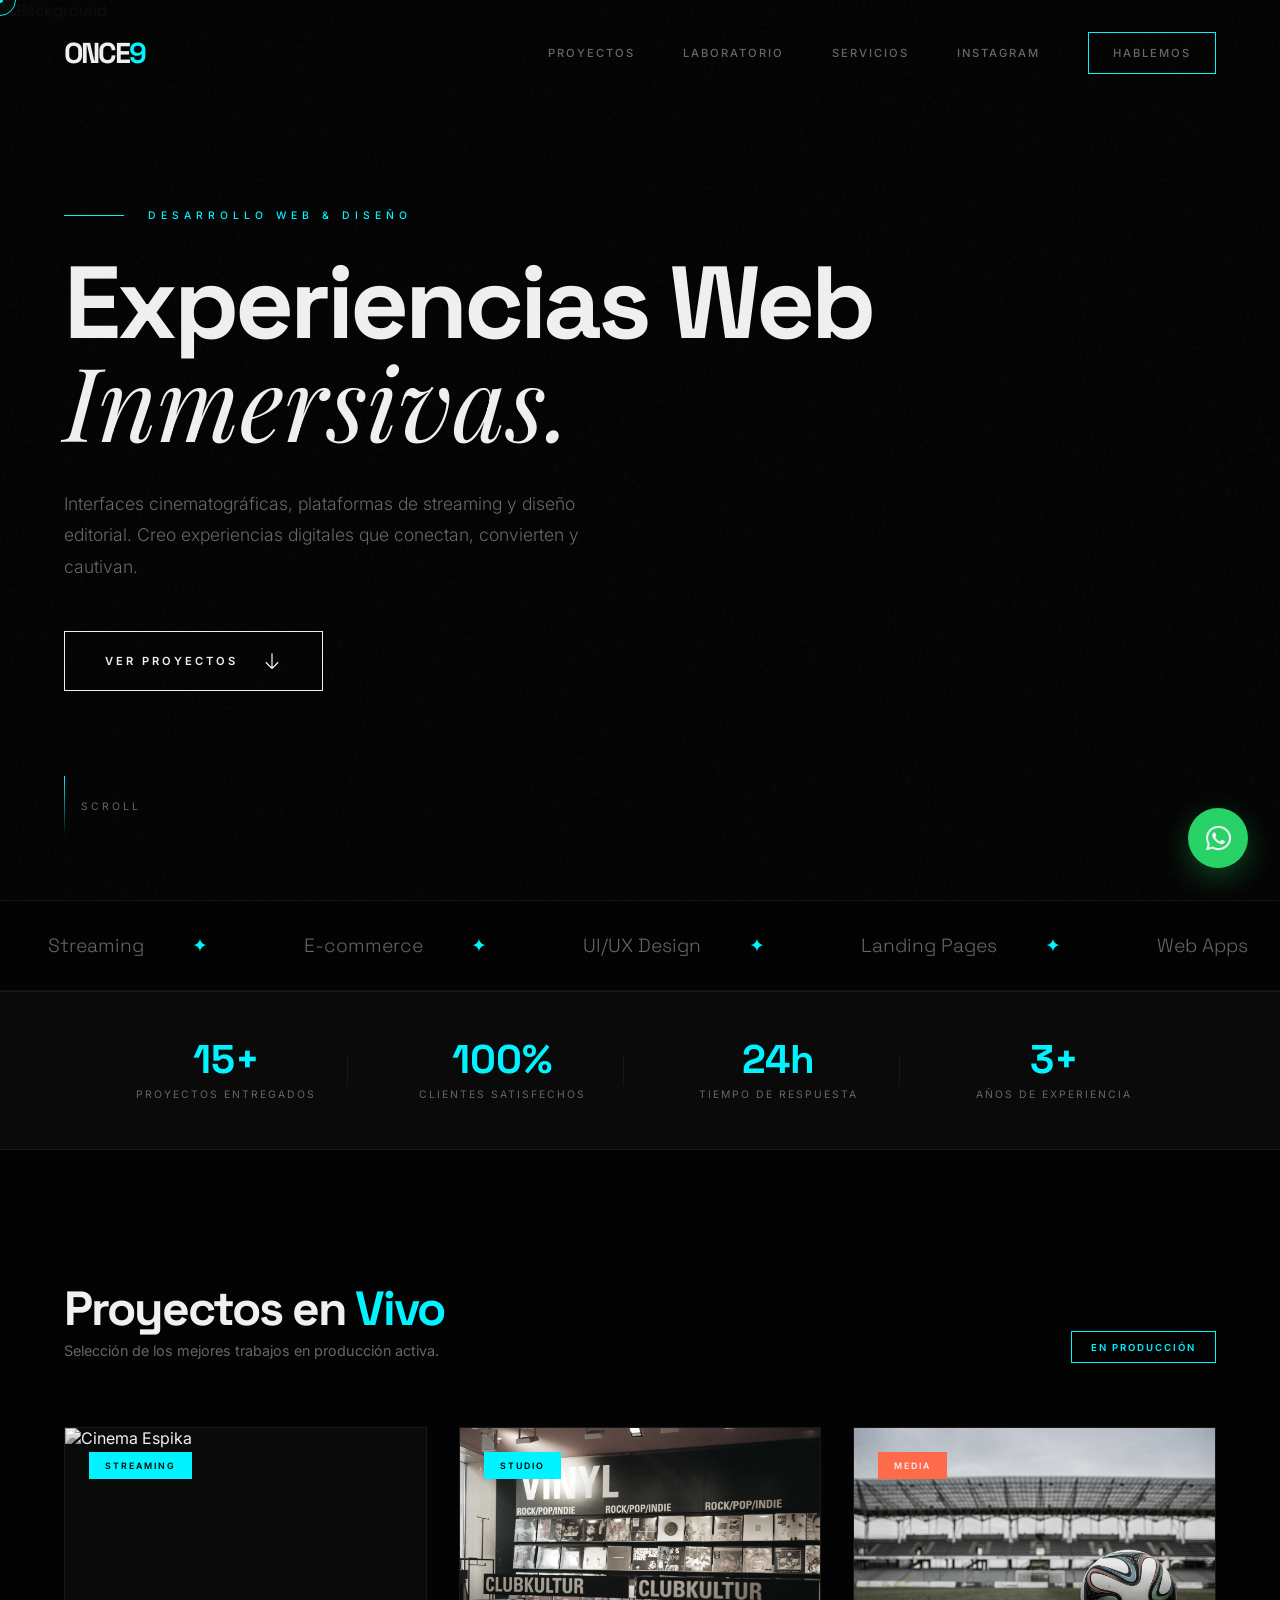
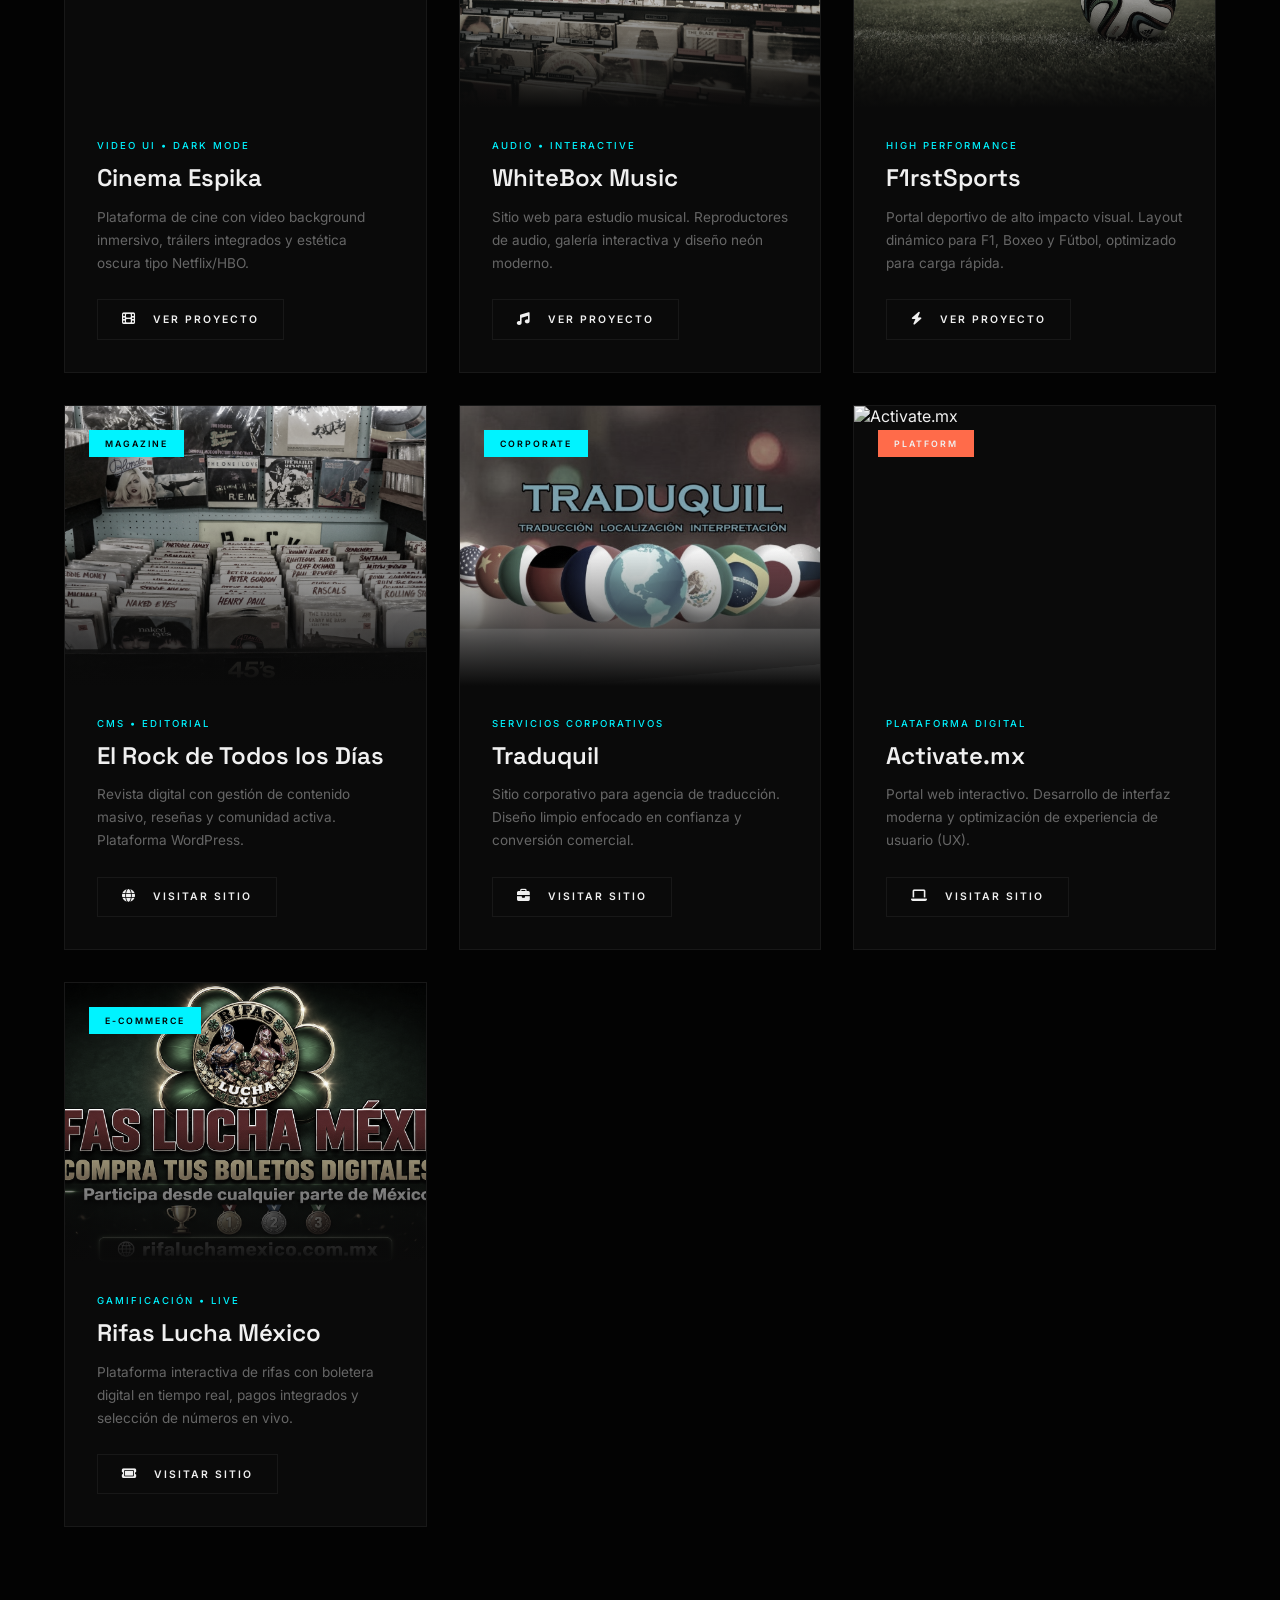
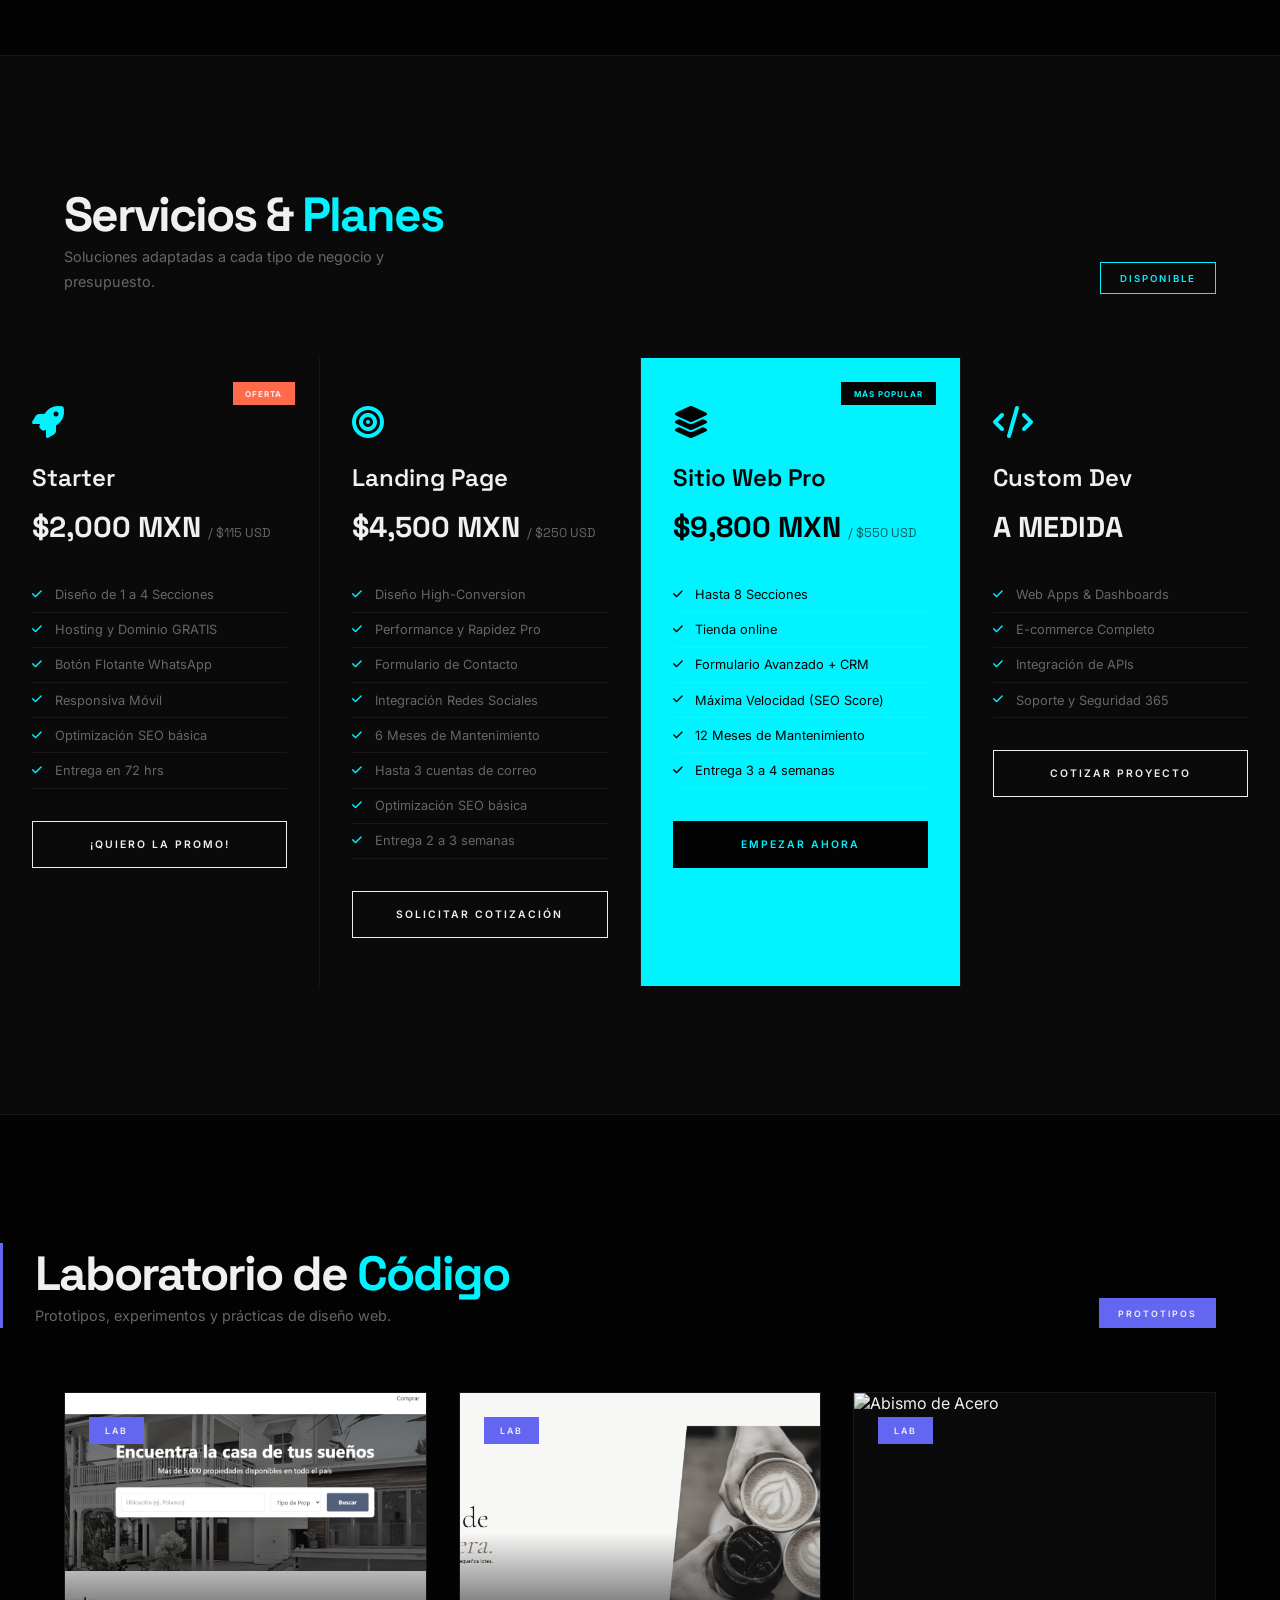
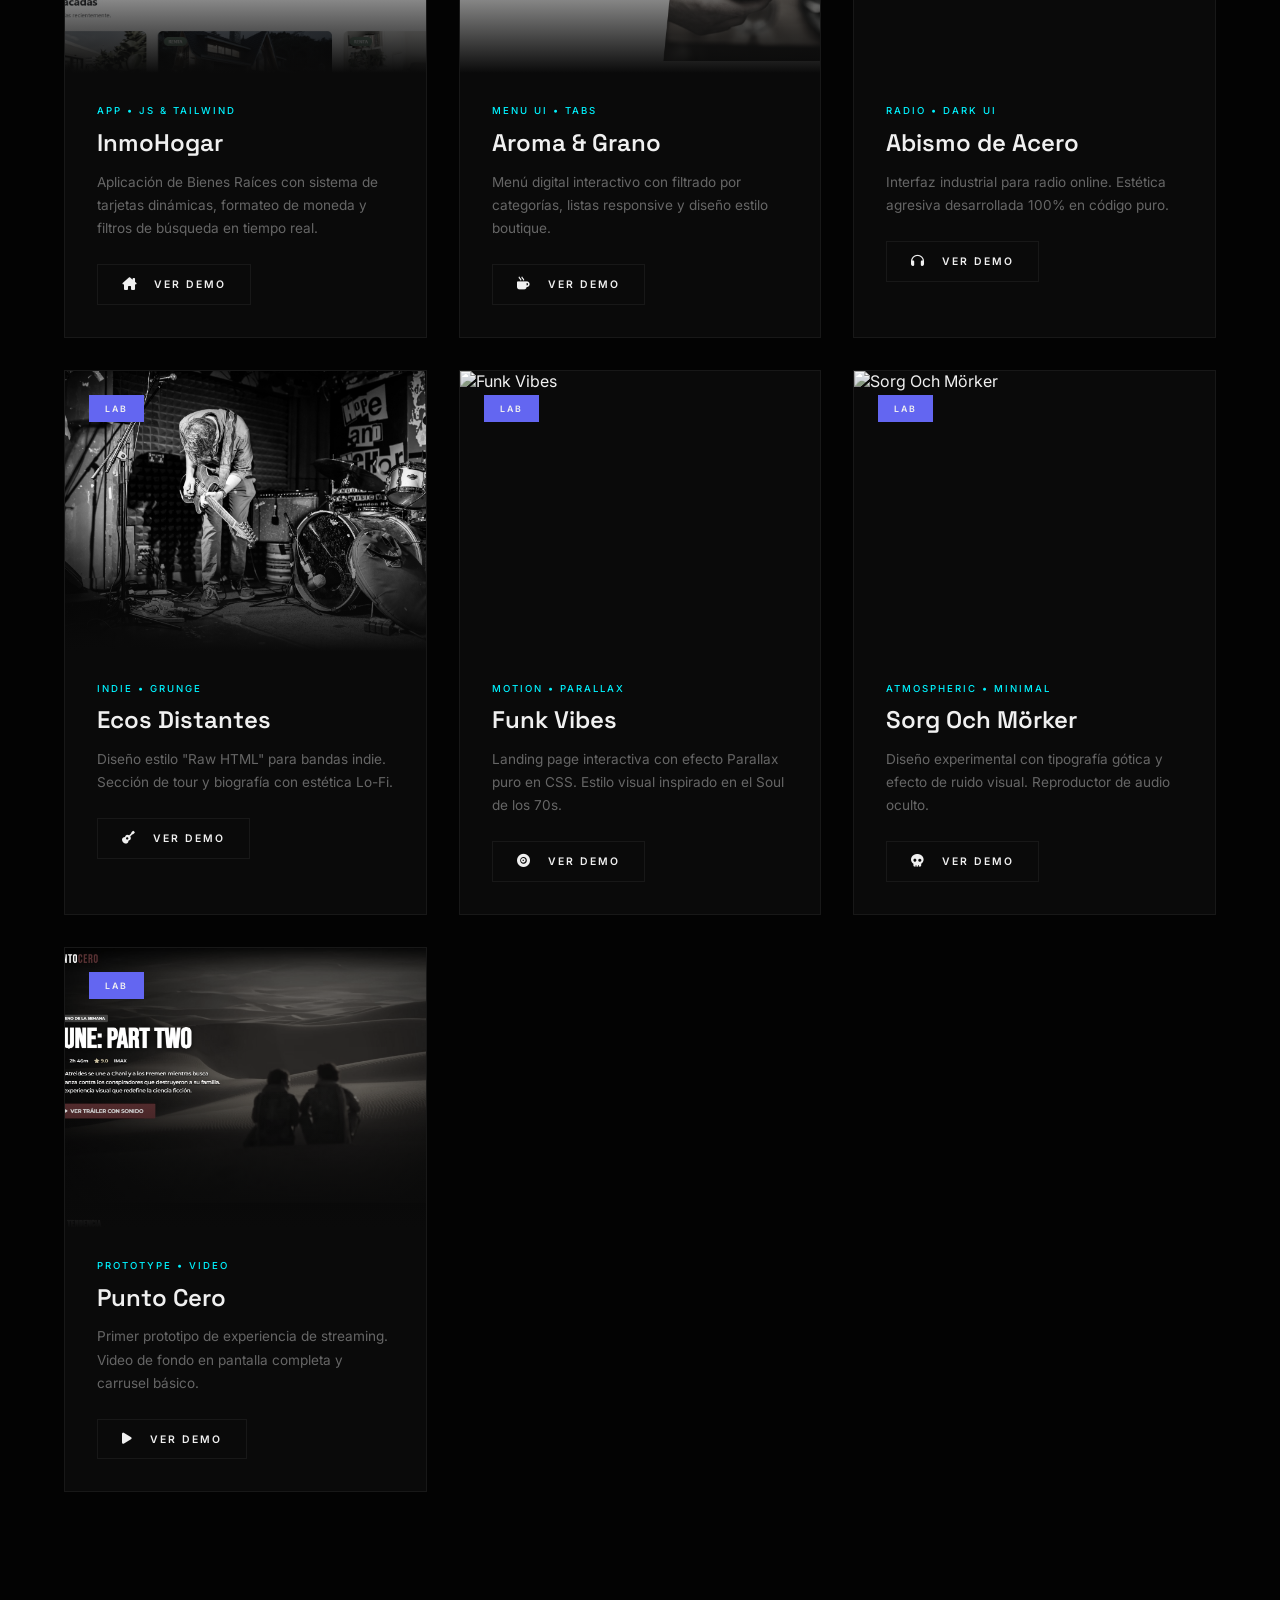
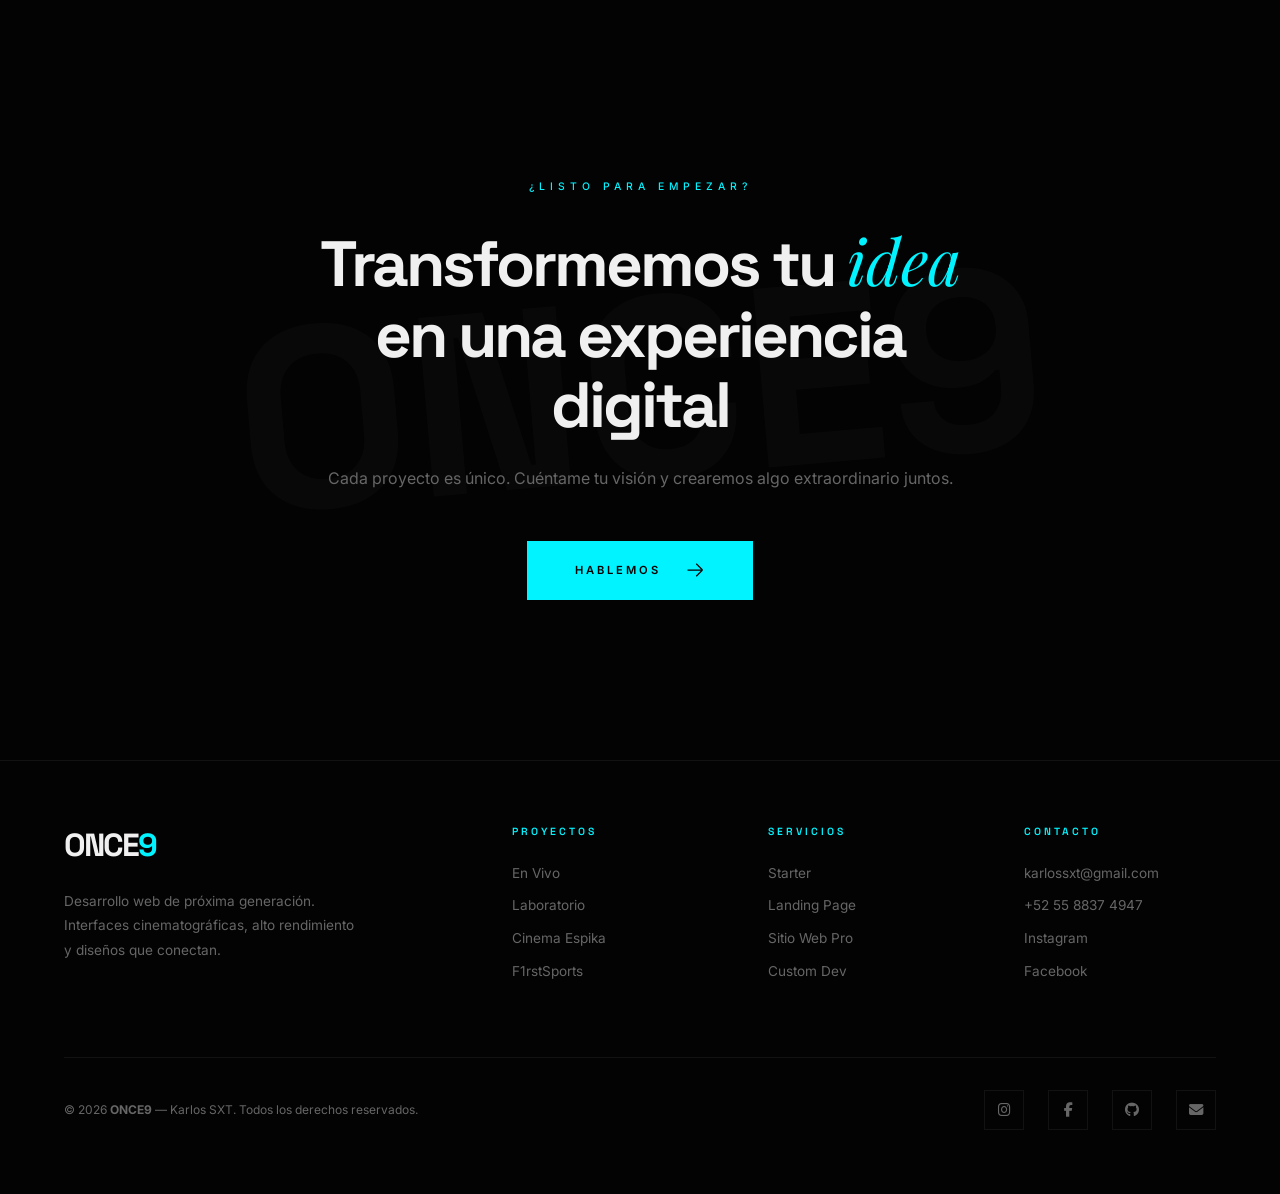
==== commit 7782a284: "Fix link path for InmoHogar project demo" ====
--- a/index.html
+++ b/index.html
@@ -1416,7 +1416,7 @@
                     <div class="project-category">App • JS & Tailwind</div>
                     <h3 class="project-title">InmoHogar</h3>
                     <p class="project-desc">Aplicación de Bienes Raíces con sistema de tarjetas dinámicas, formateo de moneda y filtros de búsqueda en tiempo real.</p>
-                    <a href=".bienes/inmohogar.html" target="_blank" class="project-link">
+                    <a href="./inmohogar.html" target="_blank" class="project-link">
                         <i class="fa-solid fa-house-chimney"></i> Ver Demo
                     </a>
                 </div>
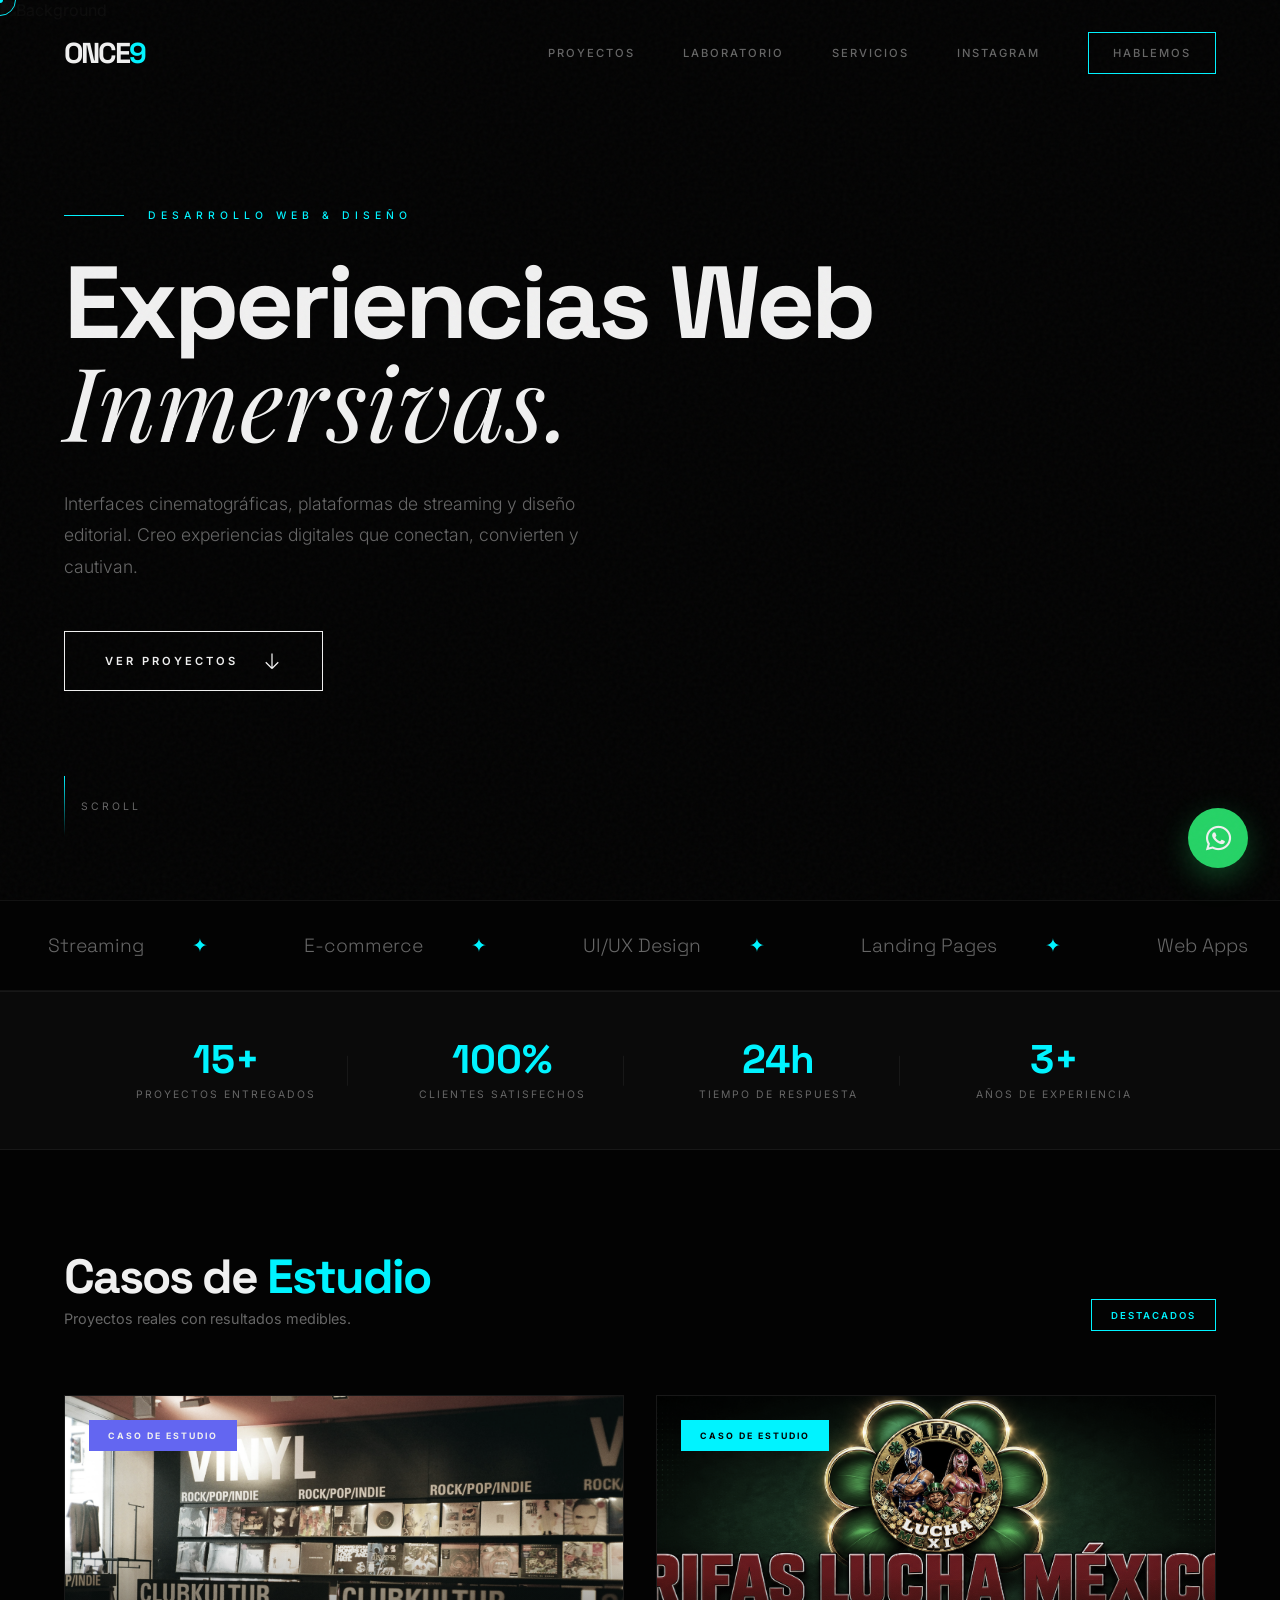
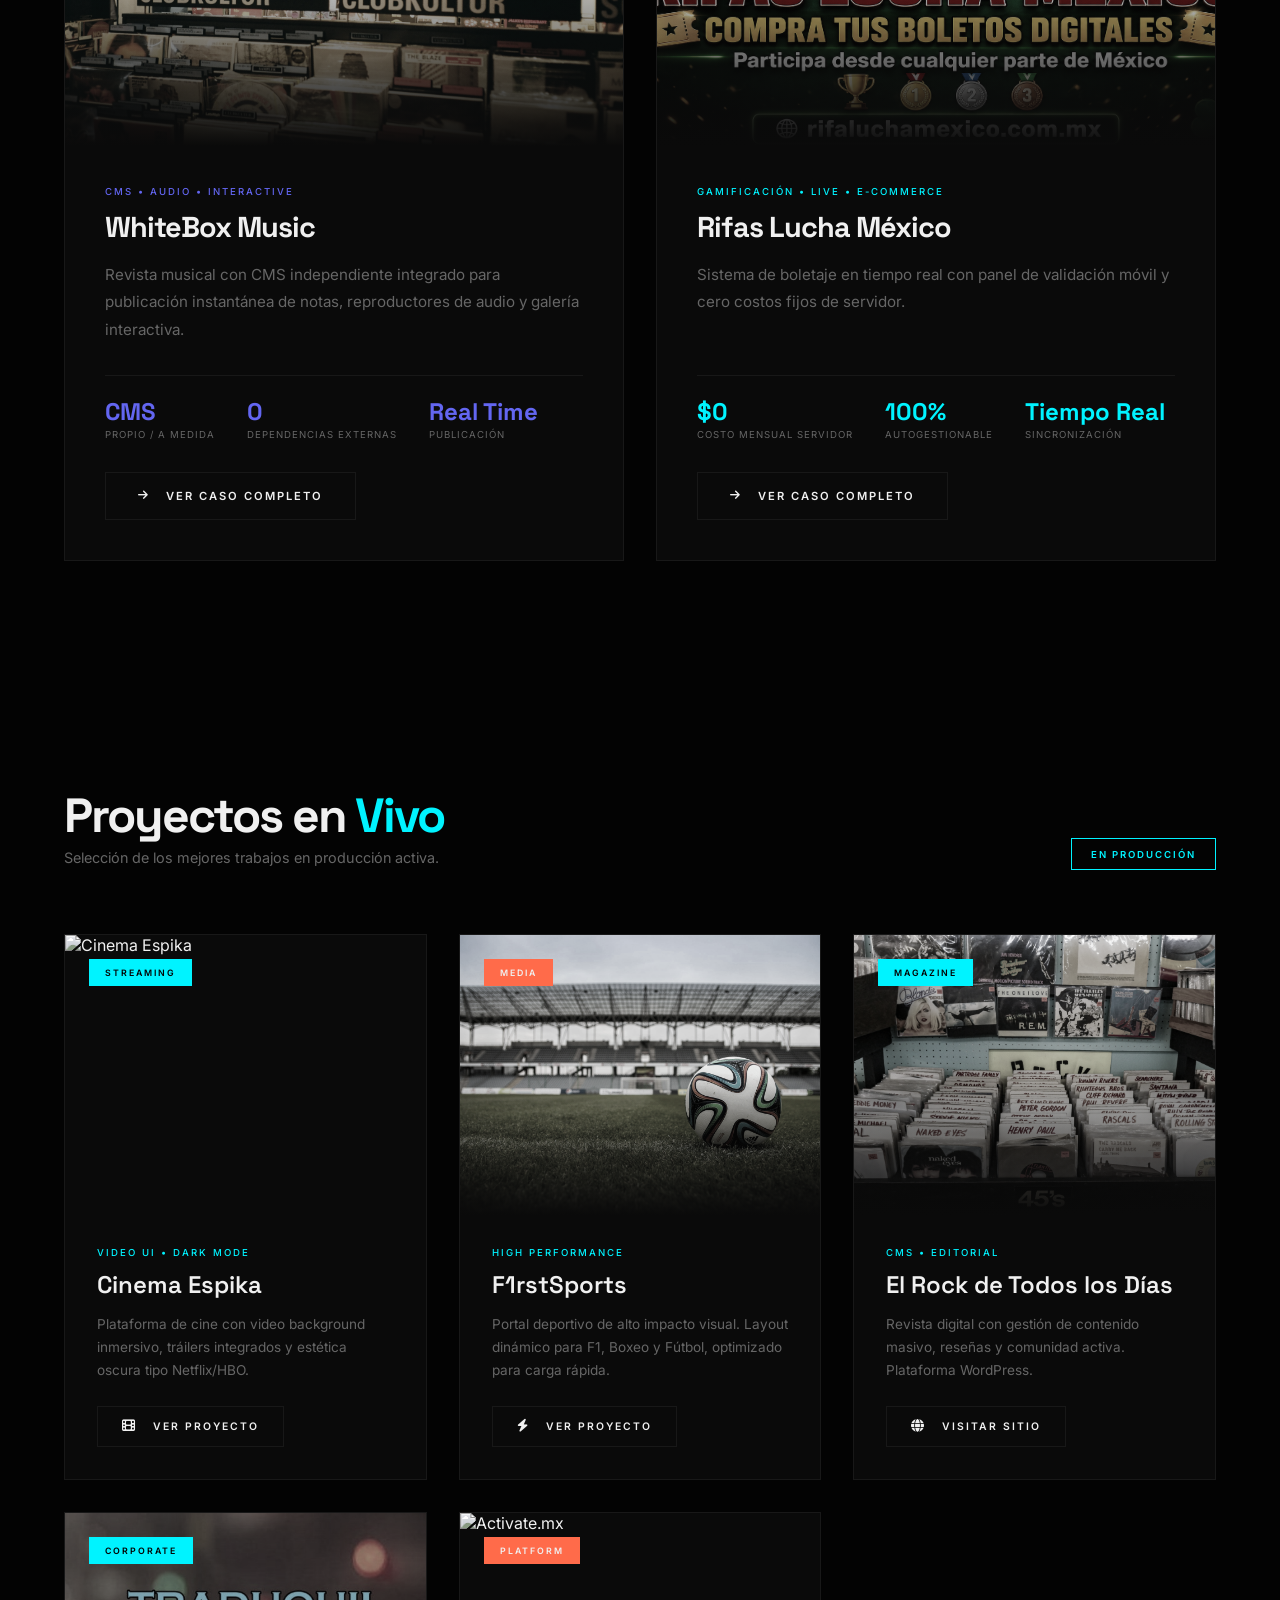
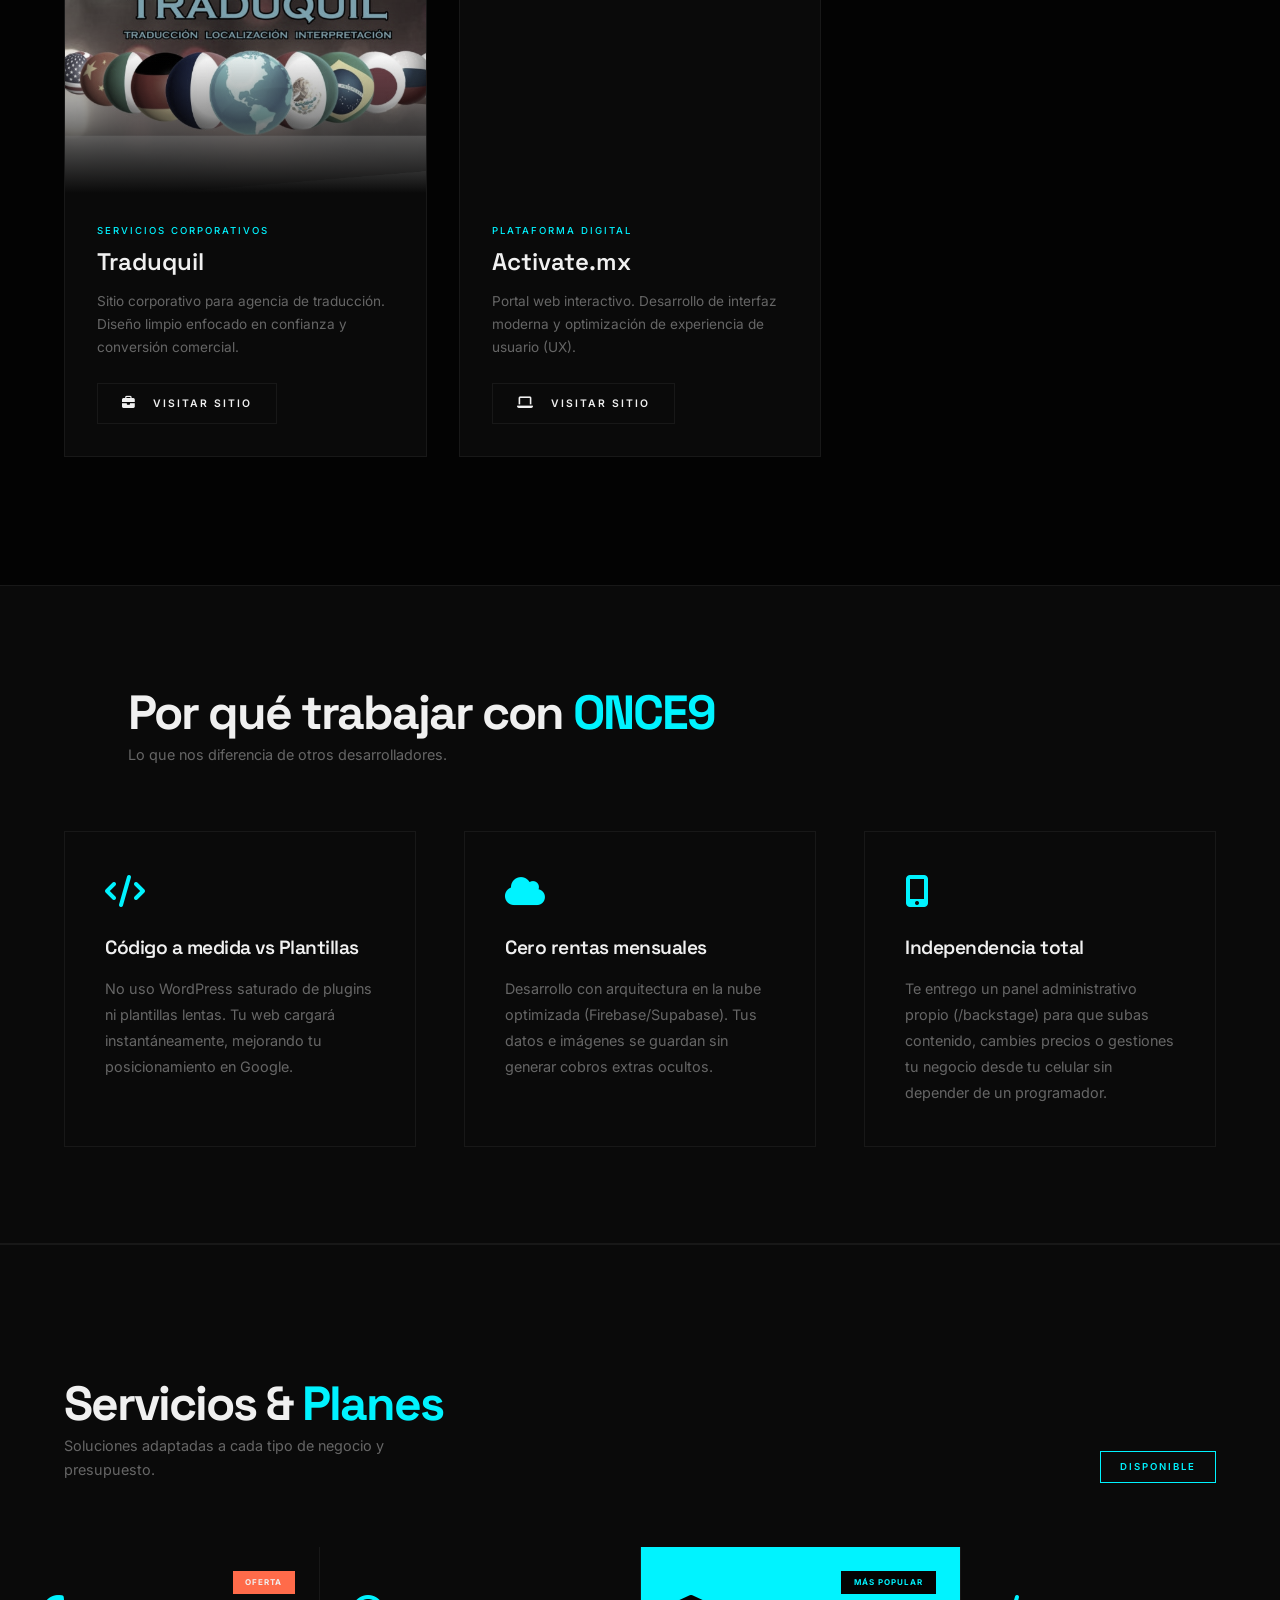
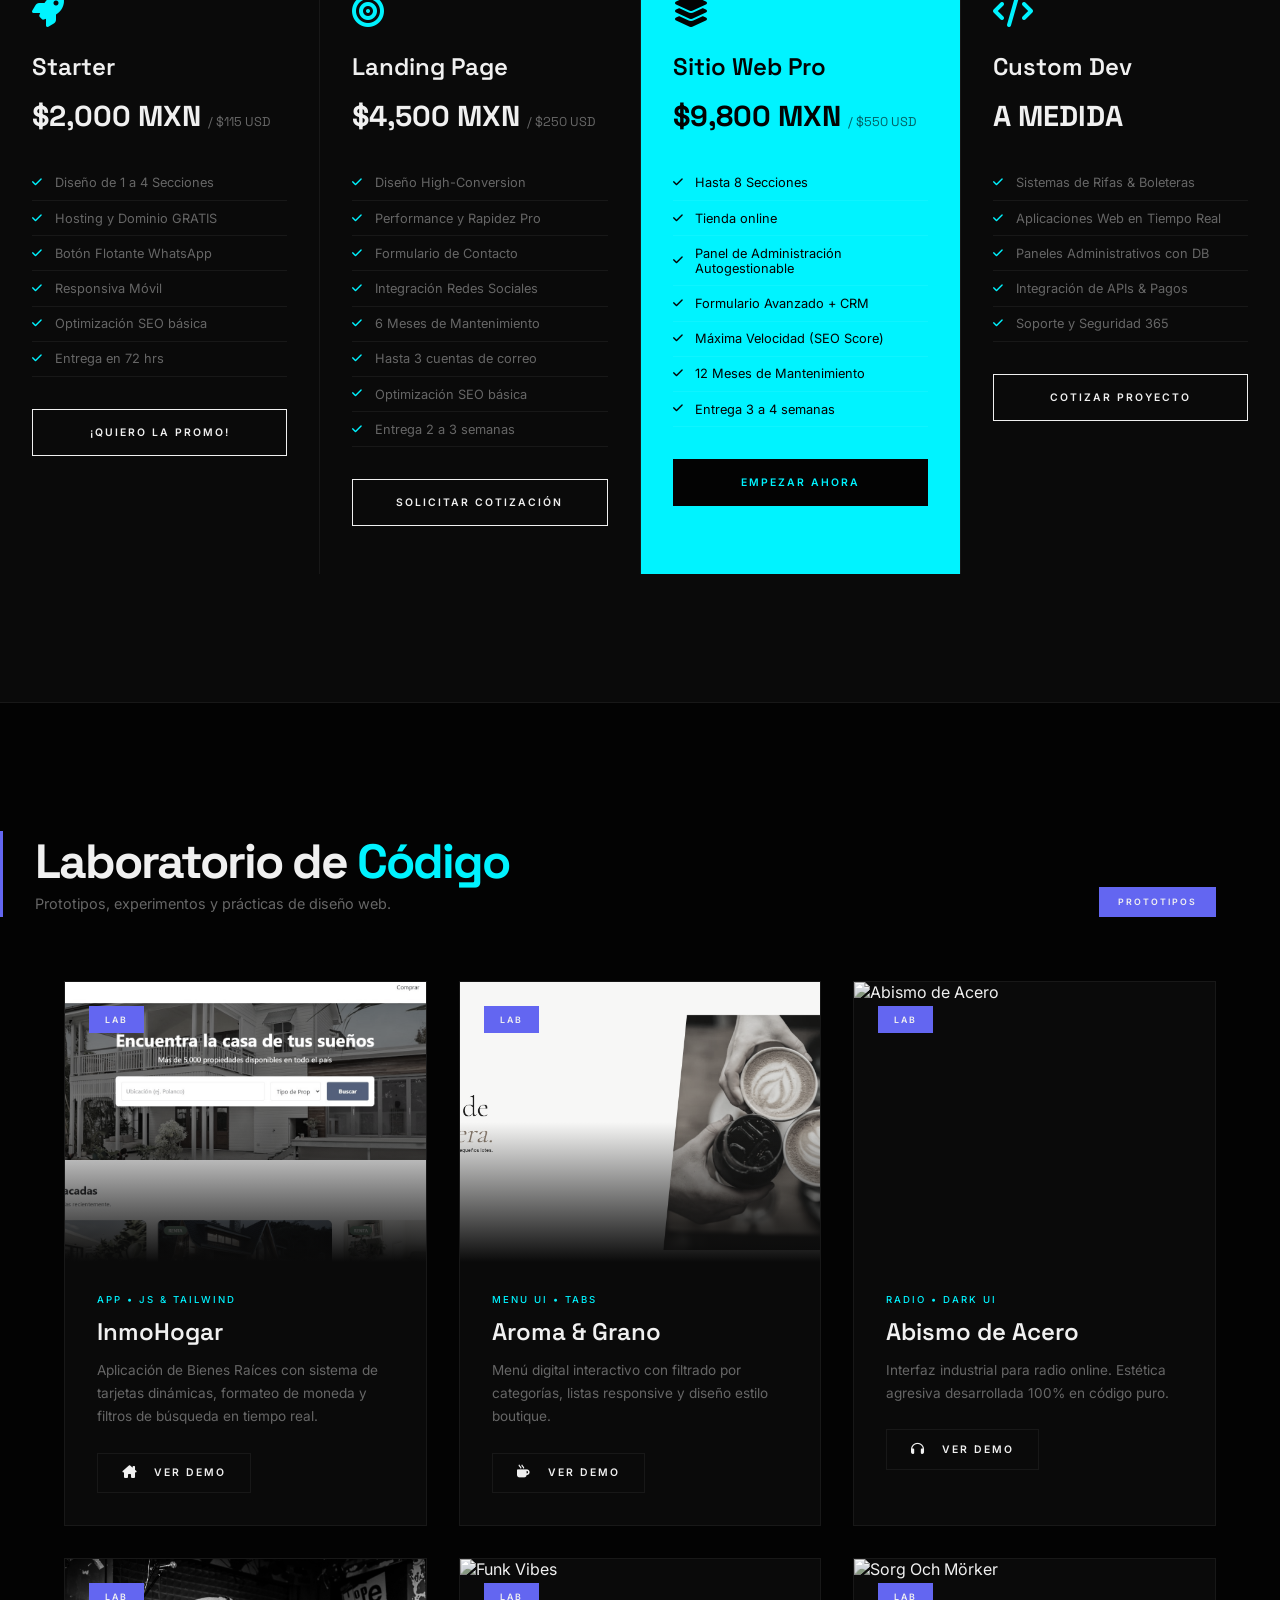
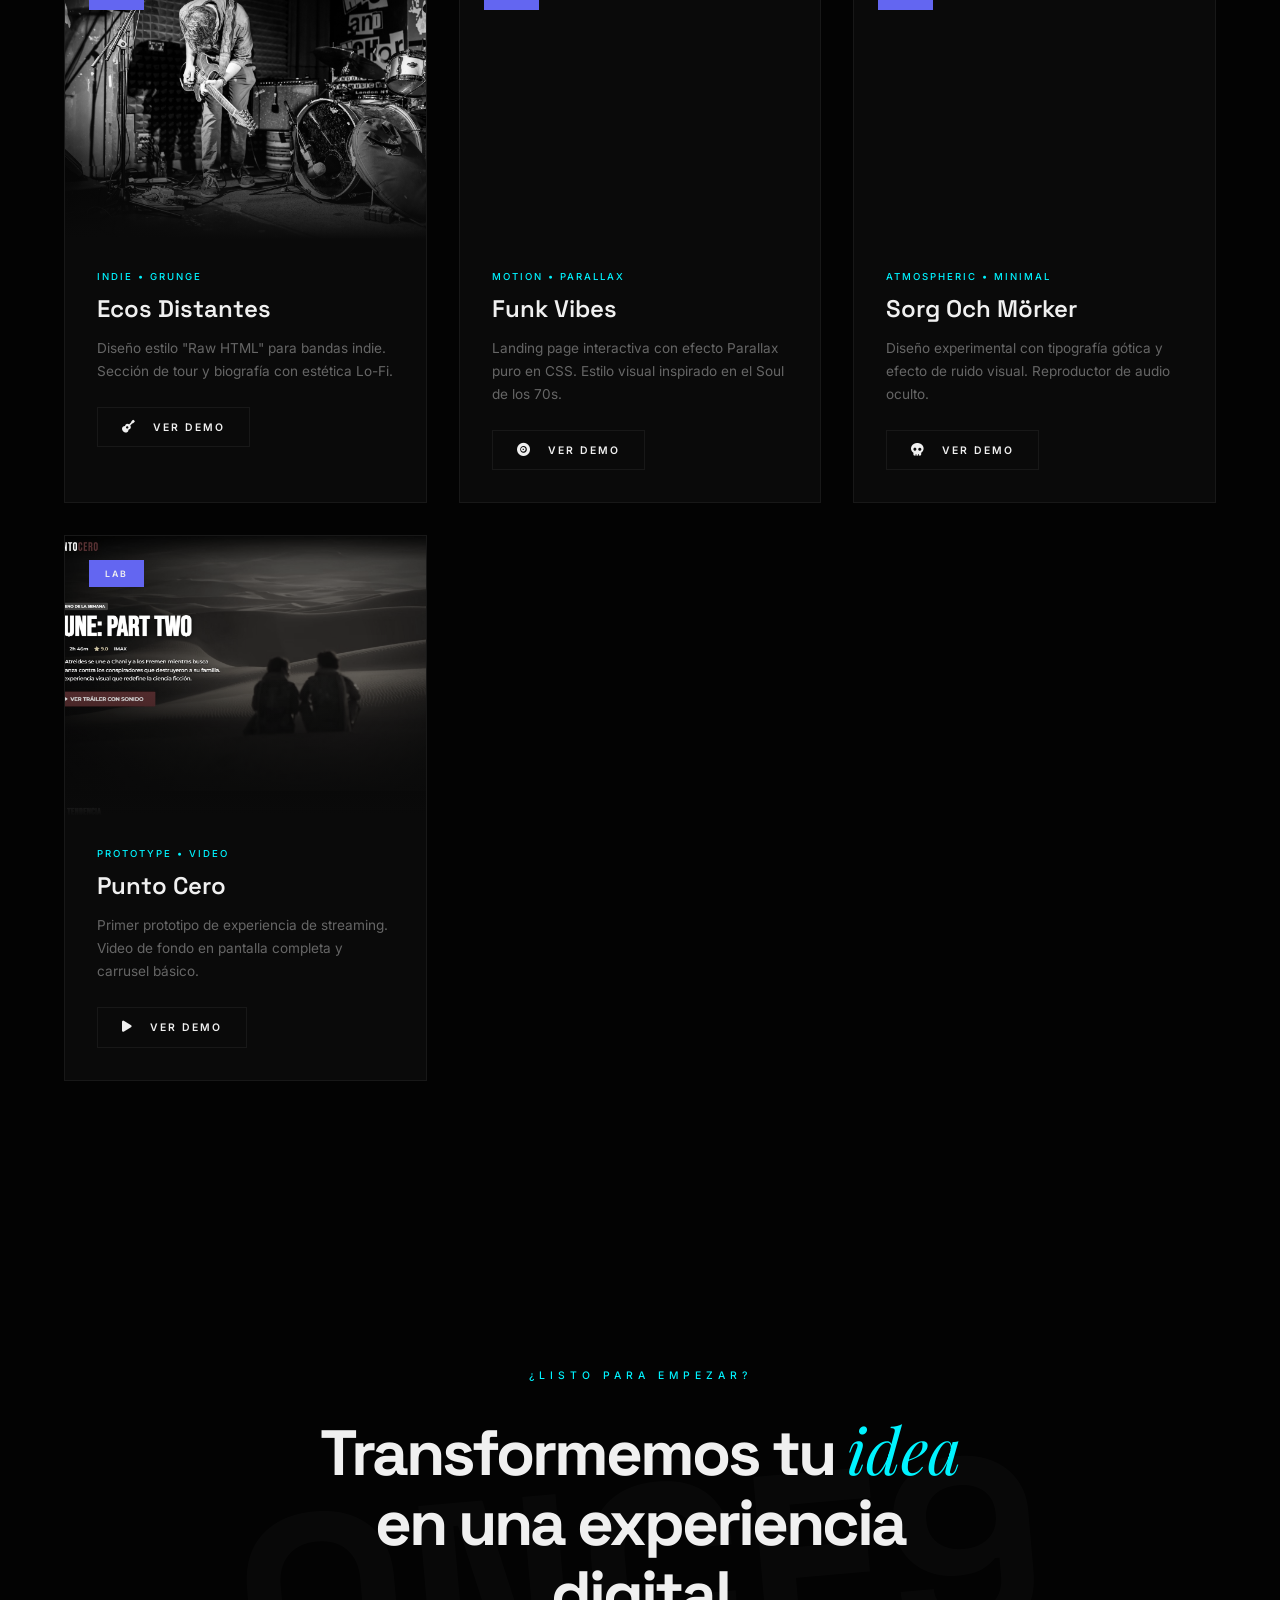
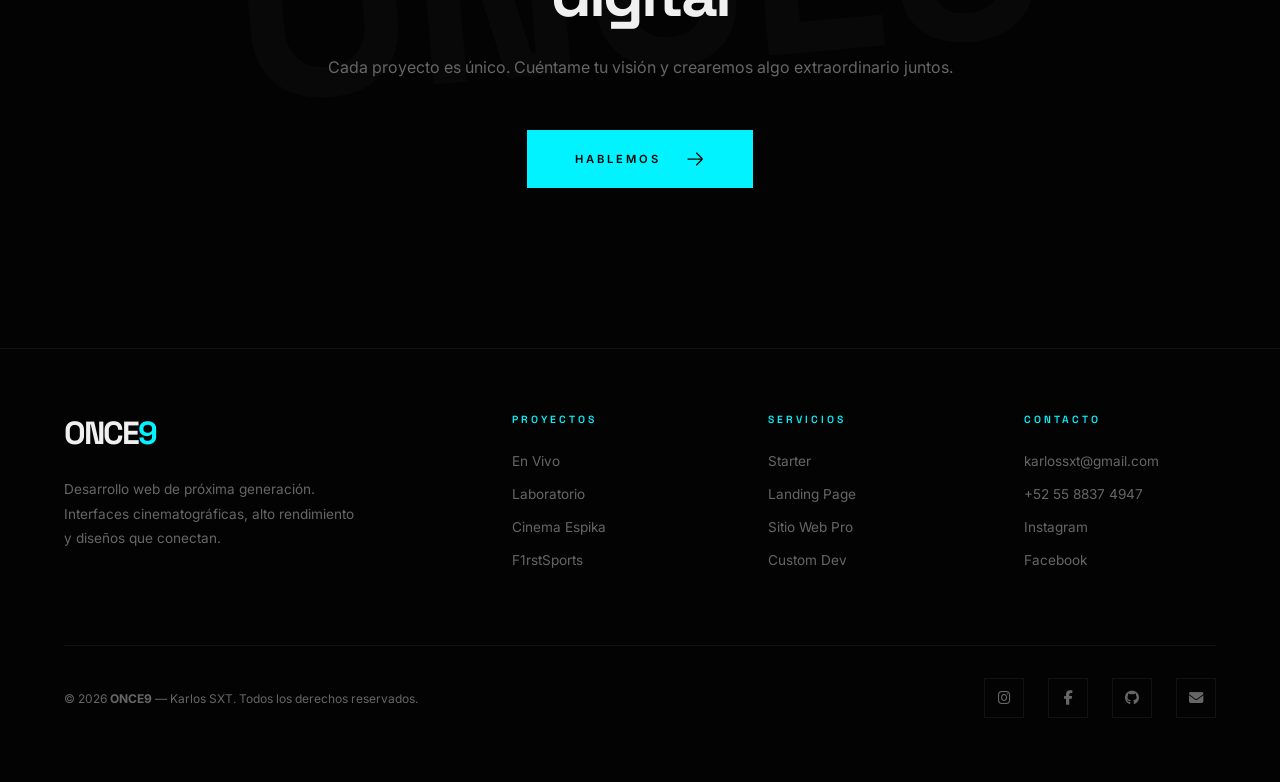
==== commit 2a688eb6: "feat: add featured case studies, Why ONCE9 section, and optimized services" ====
--- a/index.html
+++ b/index.html
@@ -609,6 +609,130 @@
 
         .project-link i {
             font-size: 0.8rem;
+        }
+
+        /* ============ FEATURED CASES ============ */
+        .featured-cases {
+            padding: 6rem 0;
+            background: var(--bg);
+        }
+        .featured-cases-grid {
+            display: grid; grid-template-columns: 1fr 1fr; gap: 2rem;
+            padding: 0 4rem; max-width: 1400px; margin: 0 auto;
+        }
+        .featured-case {
+            position: relative; overflow: hidden;
+            border: 1px solid var(--border); background: var(--card);
+            display: flex; flex-direction: column;
+            transition: all 0.5s ease;
+        }
+        .featured-case:hover {
+            border-color: var(--accent); transform: translateY(-8px);
+            box-shadow: 0 30px 60px -15px var(--accent-glow);
+        }
+        .featured-case:nth-child(2):hover {
+            border-color: #6366f1;
+            box-shadow: 0 30px 60px -15px rgba(99,102,241,0.15);
+        }
+        .featured-image {
+            height: 350px; overflow: hidden; position: relative;
+        }
+        .featured-image img {
+            width: 100%; height: 100%; object-fit: cover;
+            filter: grayscale(60%); transition: all 0.6s ease;
+        }
+        .featured-case:hover .featured-image img {
+            filter: grayscale(0%); transform: scale(1.05);
+        }
+        .featured-image::after {
+            content: ''; position: absolute; bottom: 0; left: 0;
+            width: 100%; height: 60%;
+            background: linear-gradient(to top, var(--card), transparent);
+        }
+        .featured-badge {
+            position: absolute; top: 1.5rem; left: 1.5rem;
+            font-size: 0.55rem; font-weight: 700; letter-spacing: 2px;
+            text-transform: uppercase; padding: 0.6rem 1.2rem; z-index: 10;
+            background: var(--accent); color: var(--bg);
+        }
+        .featured-badge.purple { background: #6366f1; color: var(--text); }
+        .featured-content { padding: 2.5rem; flex: 1; display: flex; flex-direction: column; }
+        .featured-category {
+            font-size: 0.6rem; font-weight: 500; letter-spacing: 2px;
+            text-transform: uppercase; color: var(--accent); margin-bottom: 0.8rem;
+        }
+        .featured-category.purple { color: #6366f1; }
+        .featured-title {
+            font-family: var(--font-display); font-size: 1.8rem; font-weight: 700;
+            letter-spacing: -1px; margin-bottom: 1rem; line-height: 1.2;
+        }
+        .featured-desc {
+            font-size: 0.95rem; color: var(--text-dim); line-height: 1.8;
+            margin-bottom: 2rem; flex: 1;
+        }
+        .featured-stats {
+            display: flex; gap: 2rem; margin-bottom: 2rem;
+            padding-top: 1.5rem; border-top: 1px solid var(--border);
+        }
+        .featured-stat-number {
+            font-family: var(--font-display); font-size: 1.5rem; font-weight: 700;
+            color: var(--accent); line-height: 1;
+        }
+        .featured-stat-number.purple { color: #6366f1; }
+        .featured-stat-label {
+            font-size: 0.6rem; letter-spacing: 1px; text-transform: uppercase;
+            color: var(--text-dim); margin-top: 0.3rem;
+        }
+        .featured-link {
+            display: inline-flex; align-items: center; gap: 1rem;
+            font-size: 0.7rem; font-weight: 600; letter-spacing: 2px;
+            text-transform: uppercase; color: var(--text);
+            padding: 1rem 2rem; border: 1px solid var(--border);
+            transition: all 0.3s; align-self: flex-start;
+        }
+        .featured-link:hover {
+            background: var(--text); color: var(--bg); border-color: var(--text);
+        }
+
+        @media (max-width: 900px) {
+            .featured-cases-grid { grid-template-columns: 1fr; padding: 0 2rem; }
+            .featured-image { height: 250px; }
+        }
+
+        /* ============ WHY US ============ */
+        .why-section {
+            background: var(--card);
+            border-top: 1px solid var(--border);
+            border-bottom: 1px solid var(--border);
+            padding: 6rem 4rem;
+        }
+        .why-grid {
+            max-width: 1200px; margin: 0 auto;
+            display: grid; grid-template-columns: repeat(3, 1fr); gap: 3rem;
+        }
+        .why-card {
+            padding: 2.5rem; border: 1px solid var(--border);
+            transition: all 0.4s ease; position: relative;
+        }
+        .why-card:hover {
+            border-color: var(--accent);
+            transform: translateY(-5px);
+            box-shadow: 0 20px 40px -10px var(--accent-glow);
+        }
+        .why-icon {
+            font-size: 2rem; color: var(--accent); margin-bottom: 1.5rem;
+        }
+        .why-card h3 {
+            font-family: var(--font-display); font-size: 1.2rem; font-weight: 600;
+            margin-bottom: 1rem; letter-spacing: -0.5px;
+        }
+        .why-card p {
+            font-size: 0.9rem; color: var(--text-dim); line-height: 1.8;
+        }
+
+        @media (max-width: 900px) {
+            .why-grid { grid-template-columns: 1fr; }
+            .why-section { padding: 4rem 2rem; }
         }
 
         /* ============ SERVICES ============ */
@@ -1206,6 +1330,76 @@
         </div>
     </div>
 
+    <!-- Featured Cases -->
+    <section class="featured-cases" id="casos-destacados">
+        <div class="section-header" style="padding: 0 4rem; max-width: 1400px; margin: 0 auto 4rem;">
+            <div>
+                <h2 class="section-title">Casos de <span class="accent">Estudio</span></h2>
+                <p class="section-desc">Proyectos reales con resultados medibles.</p>
+            </div>
+            <span class="badge">Destacados</span>
+        </div>
+        <div class="featured-cases-grid">
+            <article class="featured-case reveal">
+                <div class="featured-image">
+                    <img src="pexels-myatezhny39-2938205.jpg" alt="WhiteBox Music">
+                    <span class="featured-badge purple">Caso de Estudio</span>
+                </div>
+                <div class="featured-content">
+                    <div class="featured-category purple">CMS • Audio • Interactive</div>
+                    <h3 class="featured-title">WhiteBox Music</h3>
+                    <p class="featured-desc">Revista musical con CMS independiente integrado para publicación instantánea de notas, reproductores de audio y galería interactiva.</p>
+                    <div class="featured-stats">
+                        <div>
+                            <div class="featured-stat-number purple">CMS</div>
+                            <div class="featured-stat-label">Propio / A medida</div>
+                        </div>
+                        <div>
+                            <div class="featured-stat-number purple">0</div>
+                            <div class="featured-stat-label">Dependencias externas</div>
+                        </div>
+                        <div>
+                            <div class="featured-stat-number purple">Real Time</div>
+                            <div class="featured-stat-label">Publicación</div>
+                        </div>
+                    </div>
+                    <a href="./whitebox-music.html" class="featured-link">
+                        <i class="fa-solid fa-arrow-right"></i> Ver Caso Completo
+                    </a>
+                </div>
+            </article>
+
+            <article class="featured-case reveal reveal-delay-1">
+                <div class="featured-image">
+                    <img src="og-image.png" alt="Rifas Lucha México">
+                    <span class="featured-badge">Caso de Estudio</span>
+                </div>
+                <div class="featured-content">
+                    <div class="featured-category">Gamificación • Live • E-commerce</div>
+                    <h3 class="featured-title">Rifas Lucha México</h3>
+                    <p class="featured-desc">Sistema de boletaje en tiempo real con panel de validación móvil y cero costos fijos de servidor.</p>
+                    <div class="featured-stats">
+                        <div>
+                            <div class="featured-stat-number">$0</div>
+                            <div class="featured-stat-label">Costo mensual servidor</div>
+                        </div>
+                        <div>
+                            <div class="featured-stat-number">100%</div>
+                            <div class="featured-stat-label">Autogestionable</div>
+                        </div>
+                        <div>
+                            <div class="featured-stat-number">Tiempo Real</div>
+                            <div class="featured-stat-label">Sincronización</div>
+                        </div>
+                    </div>
+                    <a href="./rifas-mx.html" class="featured-link">
+                        <i class="fa-solid fa-arrow-right"></i> Ver Caso Completo
+                    </a>
+                </div>
+            </article>
+        </div>
+    </section>
+
     <!-- Projects -->
     <section id="proyectos">
         <div class="section-header">
@@ -1231,21 +1425,6 @@
                 </div>
             </article>
 
-            <article class="project-card reveal reveal-delay-1">
-                <div class="project-image">
-                    <img src="pexels-myatezhny39-2938205.jpg" alt="WhiteBox Music">
-                    <span class="project-badge">Studio</span>
-                </div>
-                <div class="project-content">
-                    <div class="project-category">Audio • Interactive</div>
-                    <h3 class="project-title">WhiteBox Music</h3>
-                    <p class="project-desc">Sitio web para estudio musical. Reproductores de audio, galería interactiva y diseño neón moderno.</p>
-                    <a href="https://whiteboxmusic.com.mx/" target="_blank" class="project-link">
-                        <i class="fa-solid fa-music"></i> Ver Proyecto
-                    </a>
-                </div>
-            </article>
-
             <article class="project-card reveal reveal-delay-2">
                 <div class="project-image">
                     <img src="pexels-pixabay-46798.jpg" alt="F1rstSports">
@@ -1305,21 +1484,33 @@
                     </a>
                 </div>
             </article>
-
-            <article class="project-card reveal">
-                <div class="project-image">
-                    <img src="og-image.png" alt="Rifas Lucha México">
-                    <span class="project-badge">E-commerce</span>
-                </div>
-                <div class="project-content">
-                    <div class="project-category">Gamificación • Live</div>
-                    <h3 class="project-title">Rifas Lucha México</h3>
-                    <p class="project-desc">Plataforma interactiva de rifas con boletera digital en tiempo real, pagos integrados y selección de números en vivo.</p>
-                    <a href="https://rifaluchamexico.com.mx/" target="_blank" class="project-link">
-                        <i class="fa-solid fa-ticket"></i> Visitar Sitio
-                    </a>
-                </div>
-            </article>
+        </div>
+    </section>
+
+    <!-- Why ONCE9 -->
+    <section class="why-section">
+        <div class="section-header">
+            <div>
+                <h2 class="section-title">Por qué trabajar con <span class="accent">ONCE9</span></h2>
+                <p class="section-desc">Lo que nos diferencia de otros desarrolladores.</p>
+            </div>
+        </div>
+        <div class="why-grid">
+            <div class="why-card reveal">
+                <div class="why-icon"><i class="fas fa-code"></i></div>
+                <h3>Código a medida vs Plantillas</h3>
+                <p>No uso WordPress saturado de plugins ni plantillas lentas. Tu web cargará instantáneamente, mejorando tu posicionamiento en Google.</p>
+            </div>
+            <div class="why-card reveal reveal-delay-1">
+                <div class="why-icon"><i class="fas fa-cloud"></i></div>
+                <h3>Cero rentas mensuales</h3>
+                <p>Desarrollo con arquitectura en la nube optimizada (Firebase/Supabase). Tus datos e imágenes se guardan sin generar cobros extras ocultos.</p>
+            </div>
+            <div class="why-card reveal reveal-delay-2">
+                <div class="why-icon"><i class="fas fa-mobile-screen-button"></i></div>
+                <h3>Independencia total</h3>
+                <p>Te entrego un panel administrativo propio (/backstage) para que subas contenido, cambies precios o gestiones tu negocio desde tu celular sin depender de un programador.</p>
+            </div>
         </div>
     </section>
 
@@ -1374,6 +1565,7 @@
                 <ul class="service-features">
                     <li><i class="fas fa-check"></i> Hasta 8 Secciones</li>
                     <li><i class="fas fa-check"></i> Tienda online</li>
+                    <li><i class="fas fa-check"></i> Panel de Administración Autogestionable</li>
                     <li><i class="fas fa-check"></i> Formulario Avanzado + CRM</li>
                     <li><i class="fas fa-check"></i> Máxima Velocidad (SEO Score)</li>
                     <li><i class="fas fa-check"></i> 12 Meses de Mantenimiento</li>
@@ -1387,12 +1579,13 @@
                 <h3 class="service-name">Custom Dev</h3>
                 <div class="service-price">A MEDIDA</div>
                 <ul class="service-features">
-                    <li><i class="fas fa-check"></i> Web Apps & Dashboards</li>
-                    <li><i class="fas fa-check"></i> E-commerce Completo</li>
-                    <li><i class="fas fa-check"></i> Integración de APIs</li>
+                    <li><i class="fas fa-check"></i> Sistemas de Rifas & Boleteras</li>
+                    <li><i class="fas fa-check"></i> Aplicaciones Web en Tiempo Real</li>
+                    <li><i class="fas fa-check"></i> Paneles Administrativos con DB</li>
+                    <li><i class="fas fa-check"></i> Integración de APIs & Pagos</li>
                     <li><i class="fas fa-check"></i> Soporte y Seguridad 365</li>
                 </ul>
-                <a href="https://wa.me/525588374947?text=Tengo%20un%20proyecto%20a%20medida" target="_blank" class="service-btn">Cotizar Proyecto</a>
+                <a href="https://wa.me/525588374947?text=Tengo%20un%20proyecto%20a%20medida%20que%20requiere%20panel%20administrativo" target="_blank" class="service-btn">Cotizar Proyecto</a>
             </div>
         </div>
     </section>
@@ -1416,7 +1609,7 @@
                     <div class="project-category">App • JS & Tailwind</div>
                     <h3 class="project-title">InmoHogar</h3>
                     <p class="project-desc">Aplicación de Bienes Raíces con sistema de tarjetas dinámicas, formateo de moneda y filtros de búsqueda en tiempo real.</p>
-                    <a href="./inmohogar.html" target="_blank" class="project-link">
+                    <a href="./bienes/inmohogar.html" target="_blank" class="project-link">
                         <i class="fa-solid fa-house-chimney"></i> Ver Demo
                     </a>
                 </div>
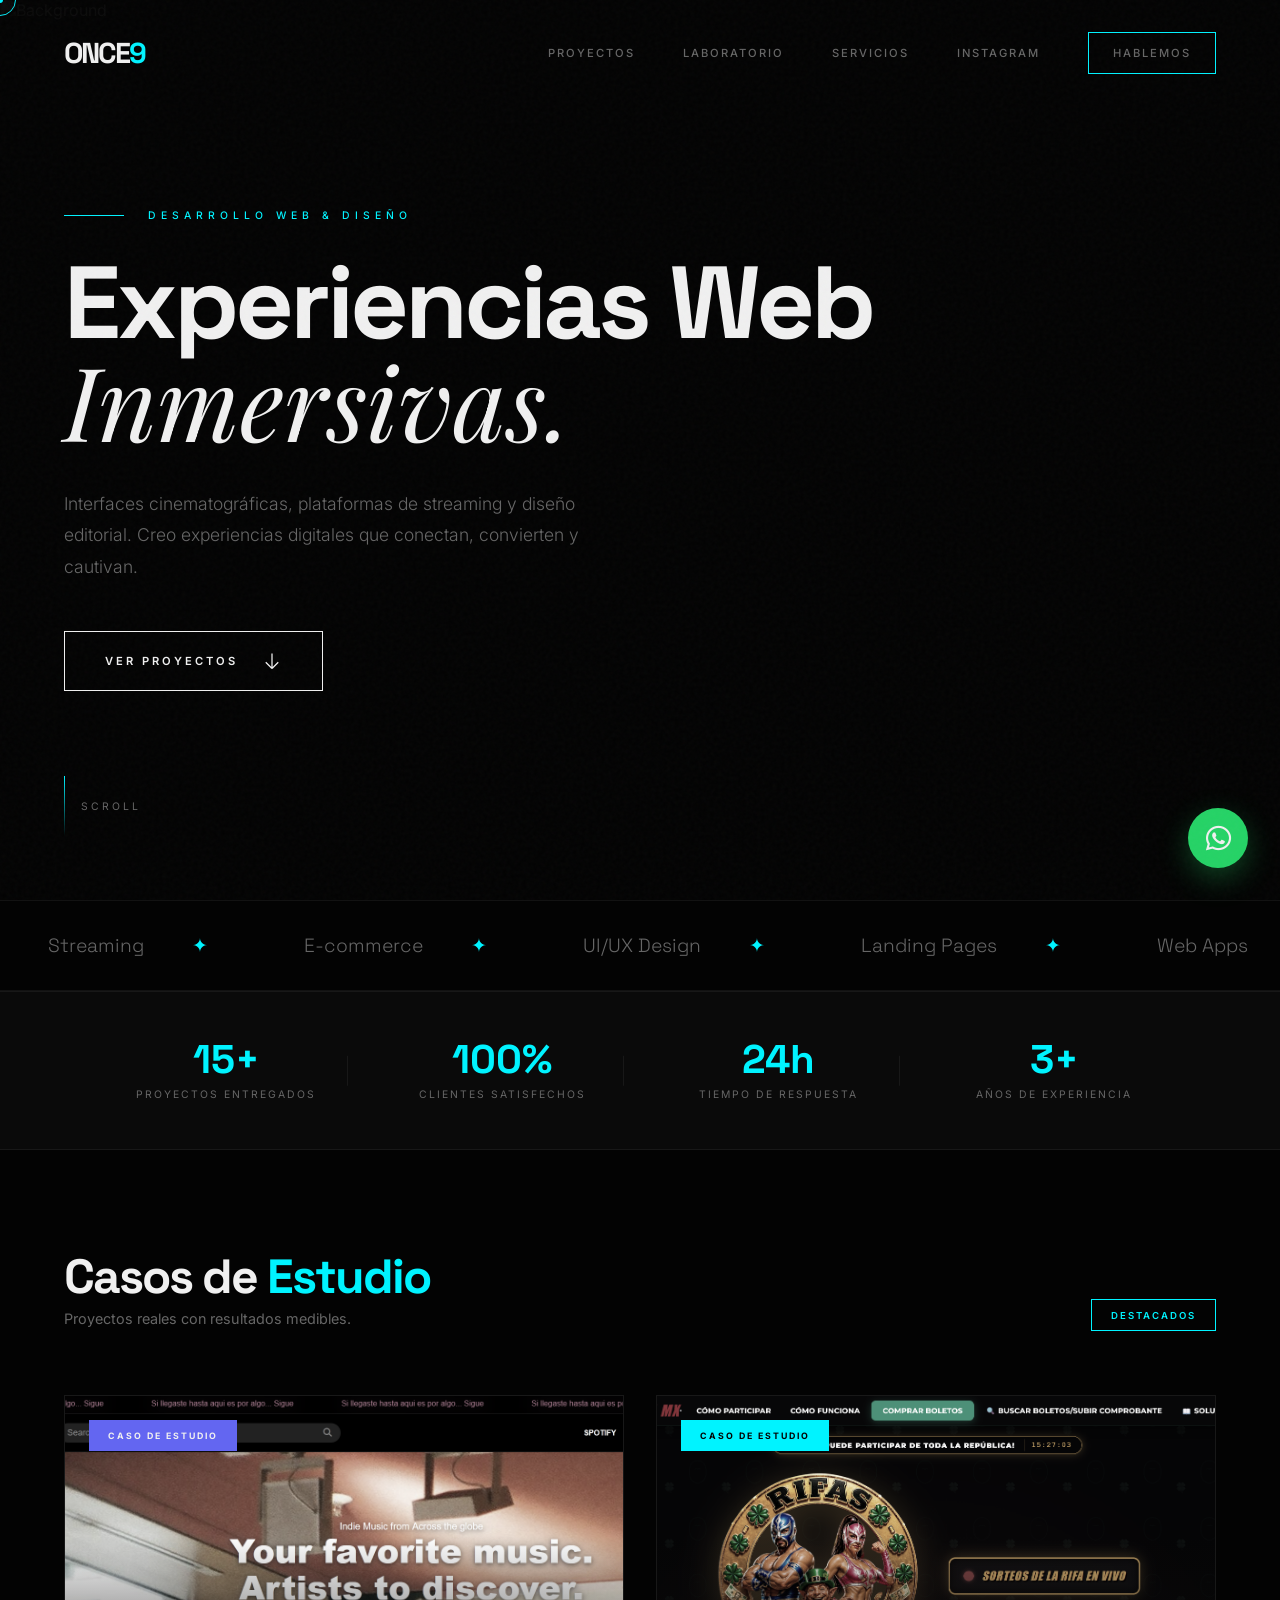
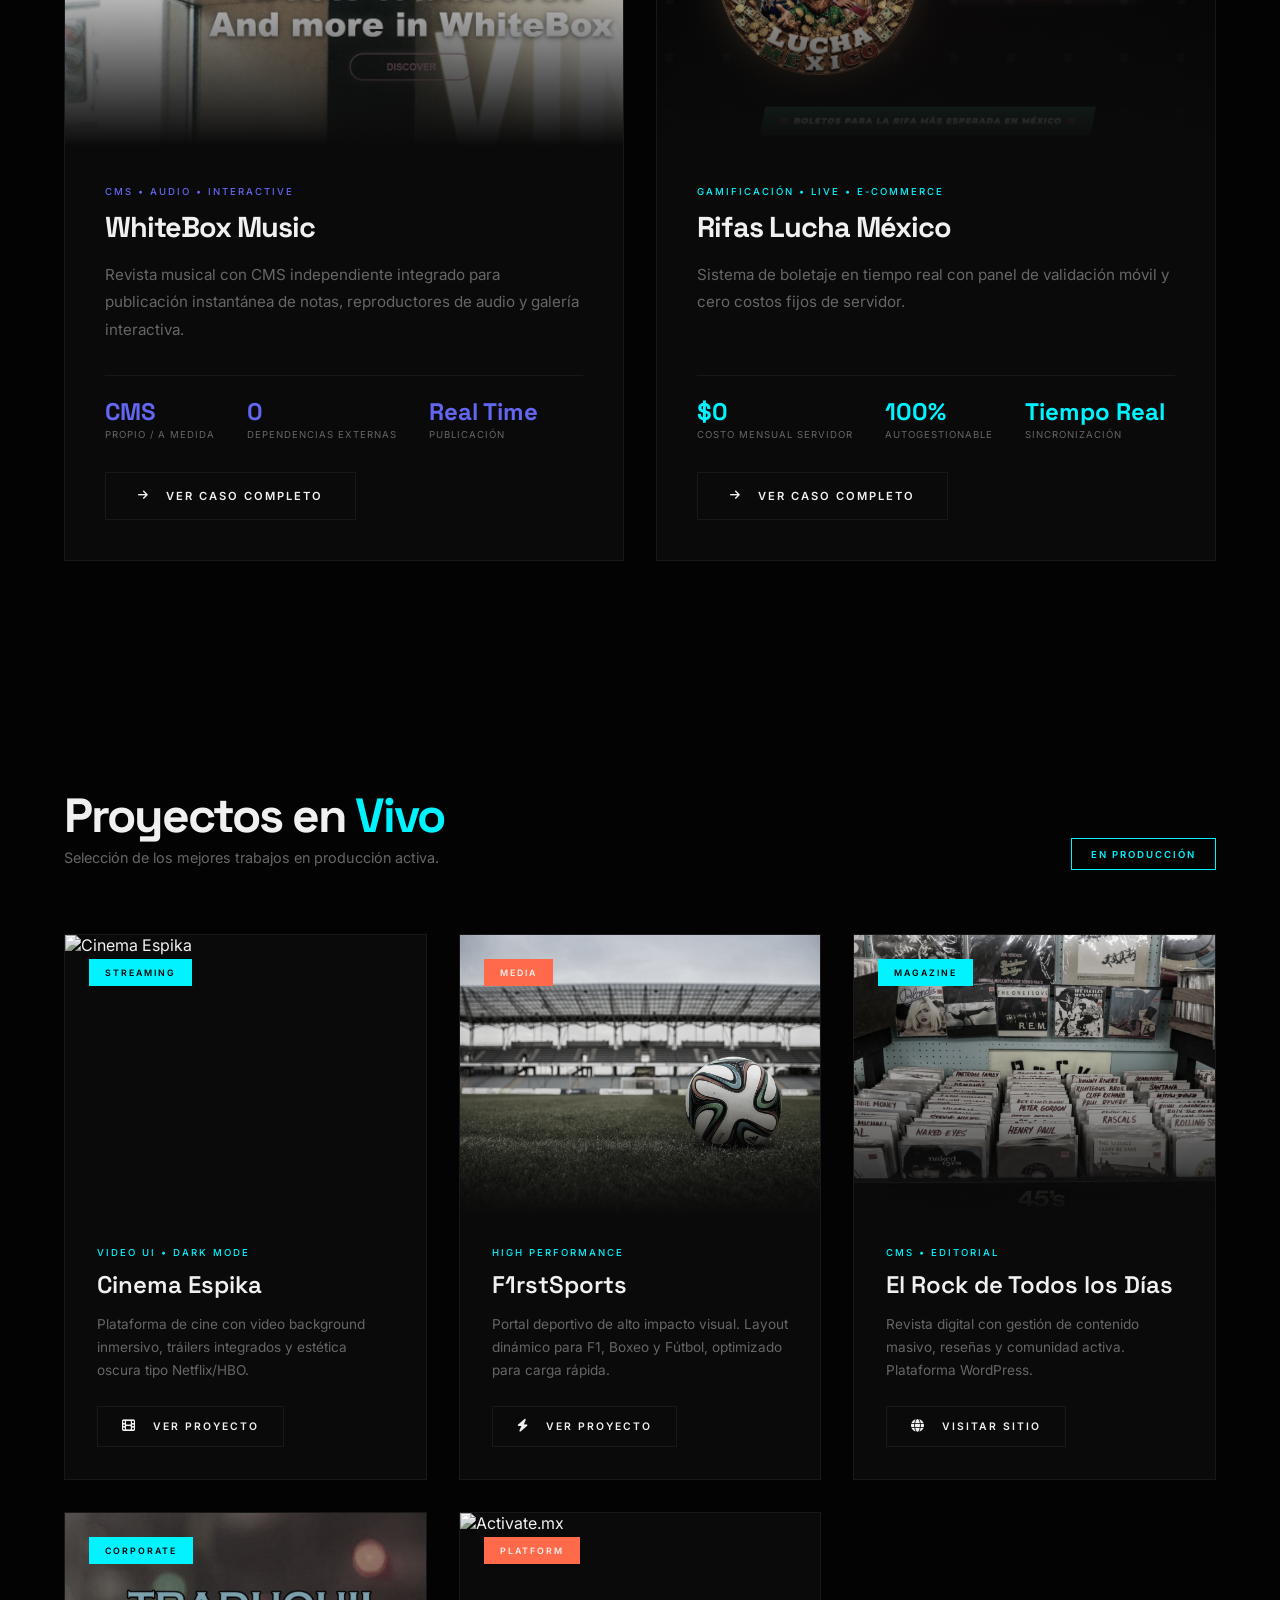
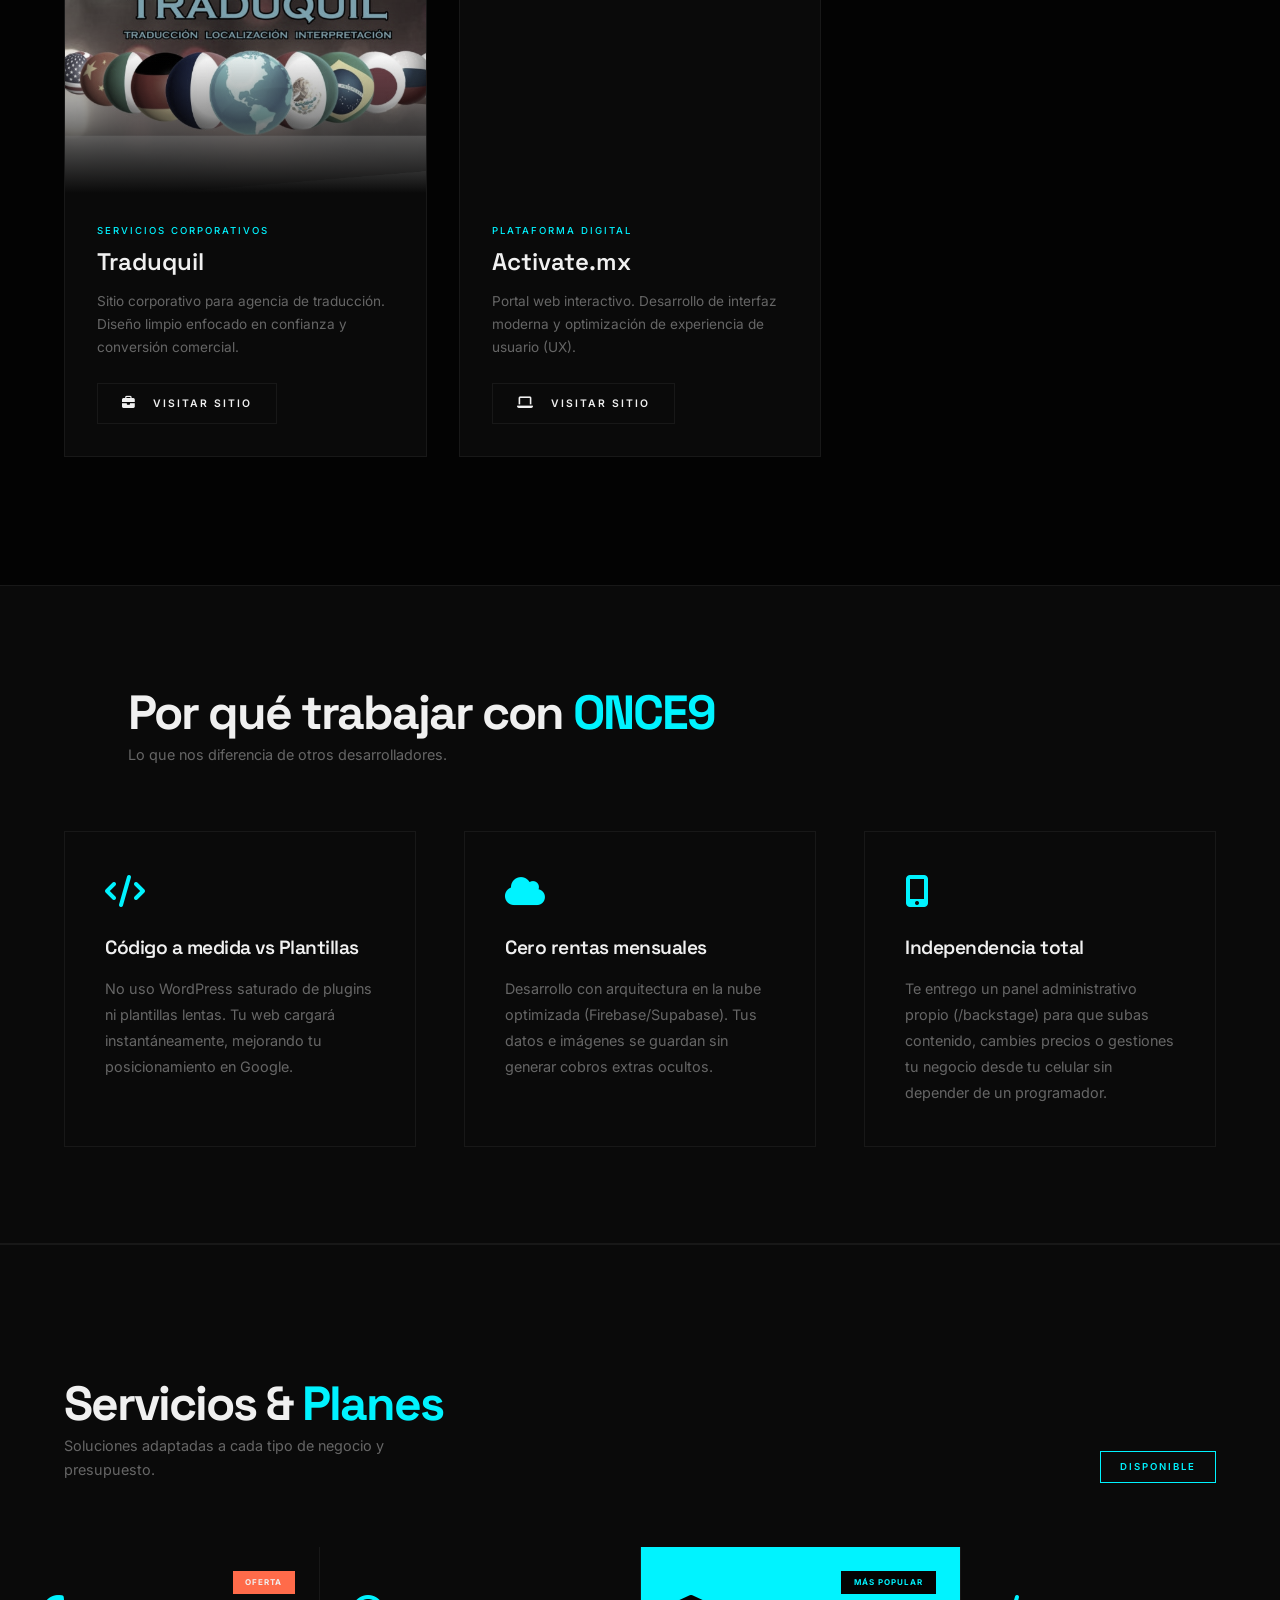
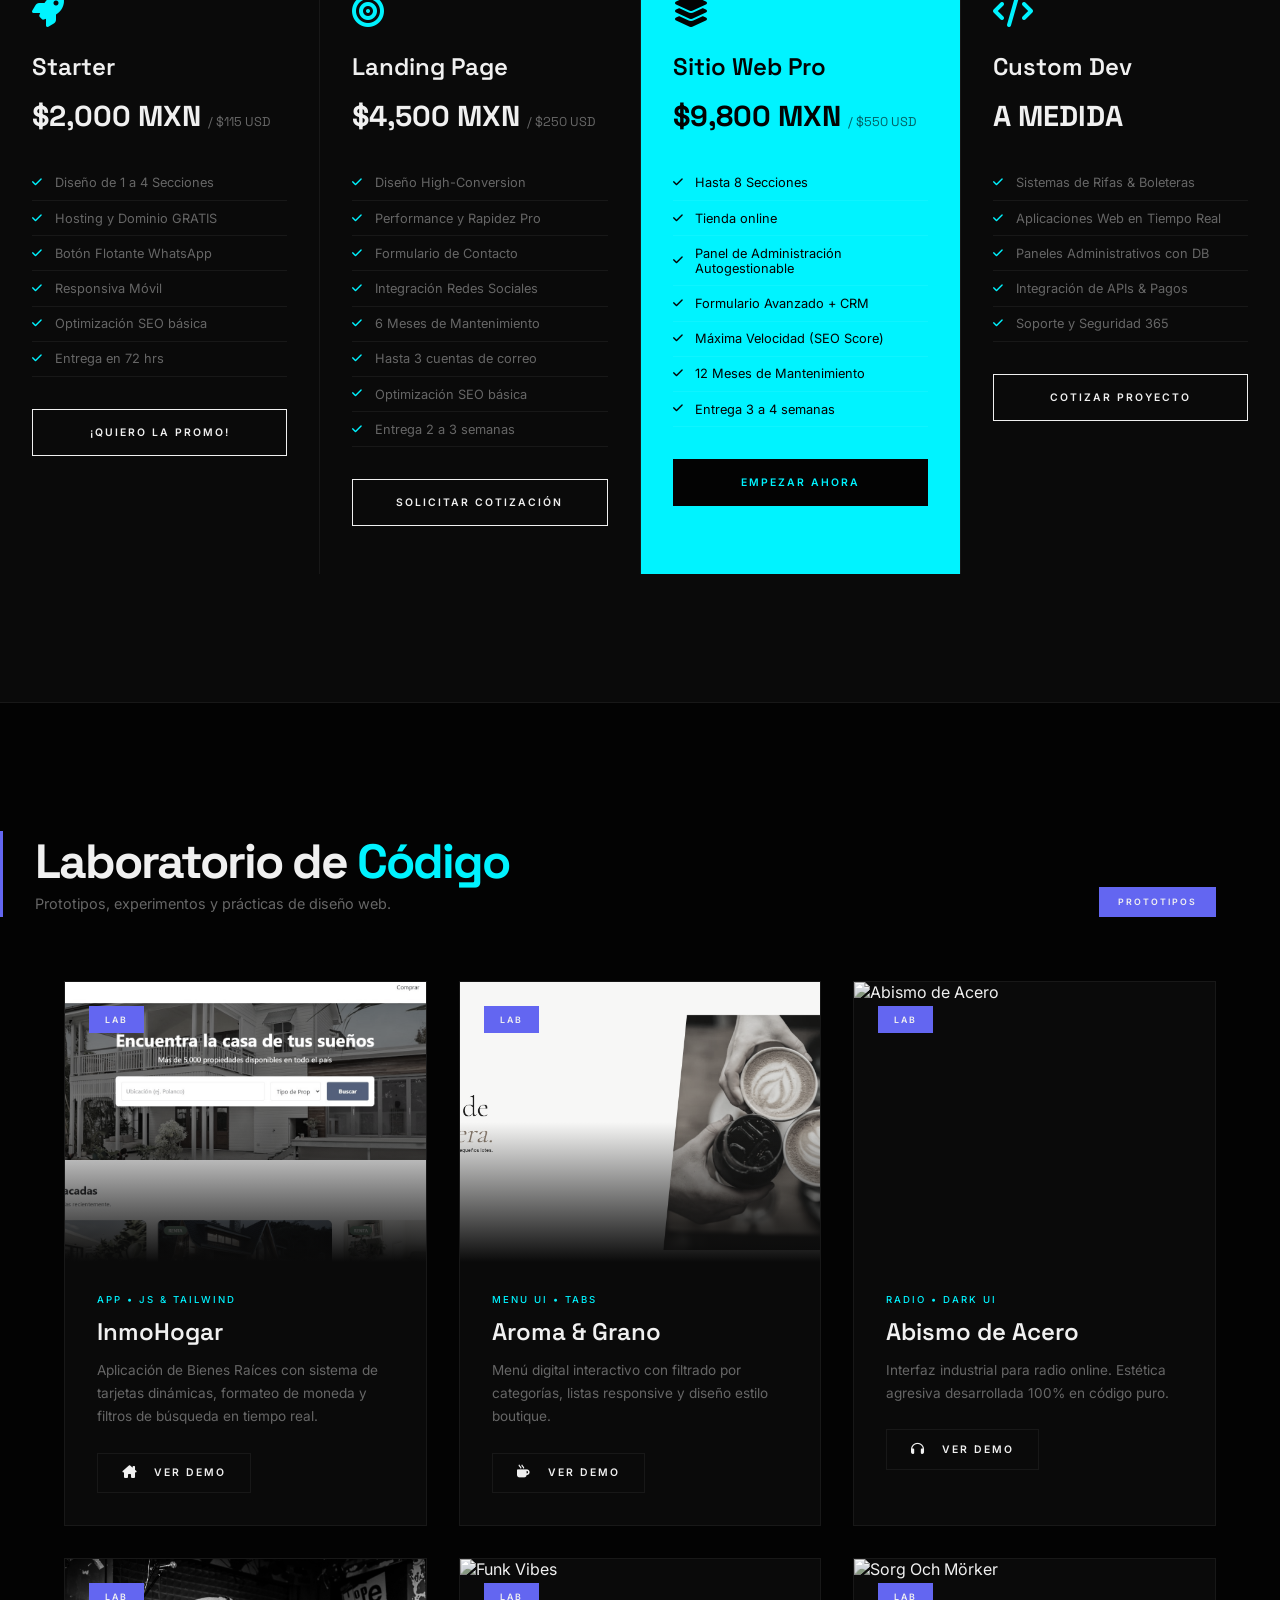
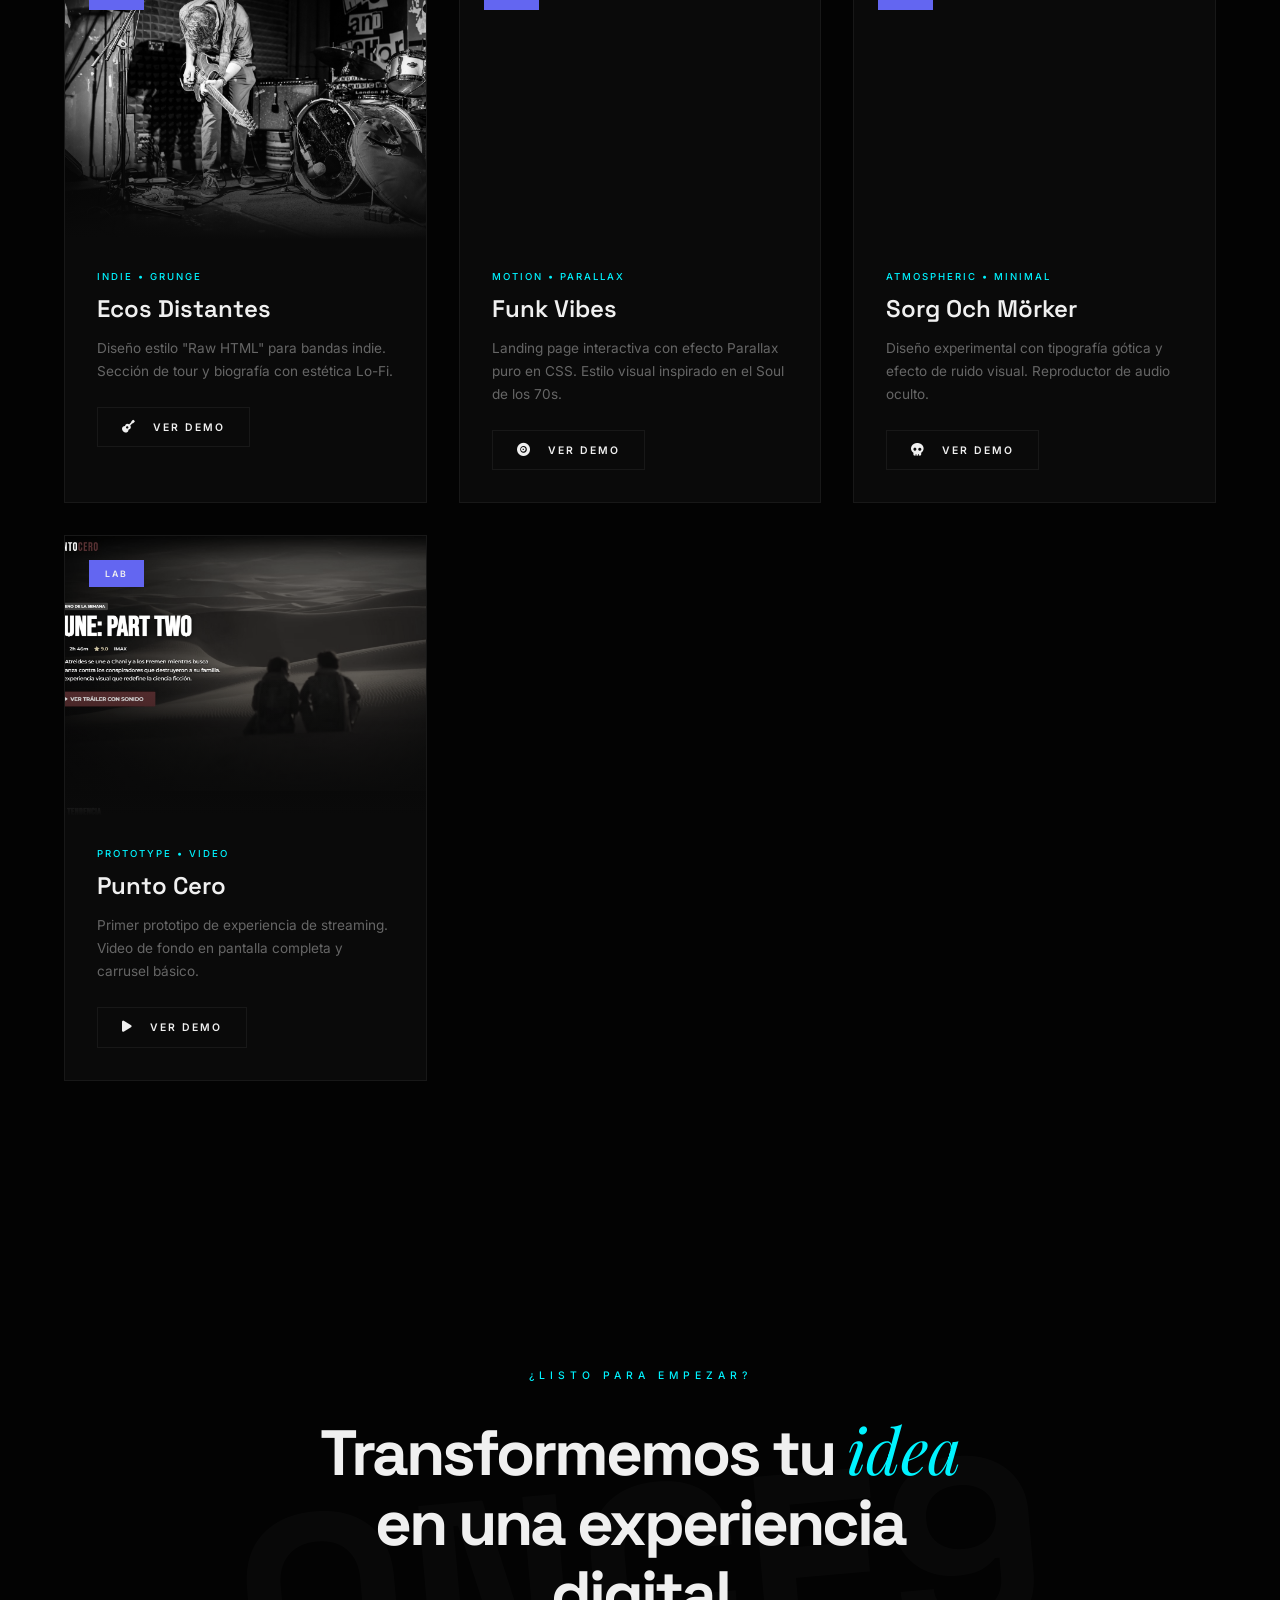
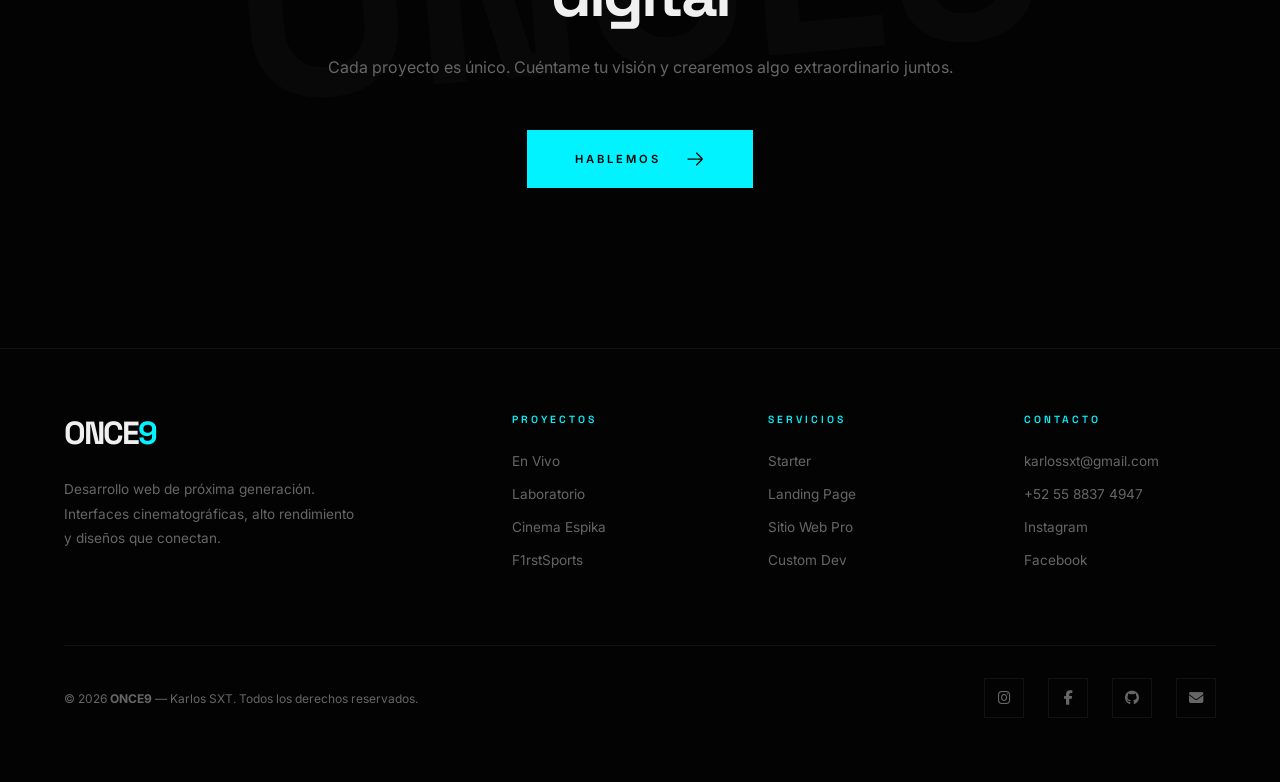
==== commit 04fb88f3: "feat: add case study screenshots and updated cover images" ====
--- a/index.html
+++ b/index.html
@@ -24,6 +24,8 @@
     <!-- SEO -->
     <meta name="description" content="ONCE9 — Desarrollo web, diseño y soluciones digitales. Creamos experiencias digitales que impulsan tu marca.">
     <link rel="canonical" href="https://oncenueve.com.mx/">
+    <link rel="sitemap" type="application/xml" href="sitemap.xml">
+    <meta name="google-site-verification" content="rqNvGfbhvu6MVC1BirOPVVGI7LXzYDPANM3iBjMj8tA" />
 
     <!-- Open Graph: Facebook, WhatsApp, Telegram, LinkedIn -->
     <meta property="og:type" content="website">
@@ -1342,7 +1344,7 @@
         <div class="featured-cases-grid">
             <article class="featured-case reveal">
                 <div class="featured-image">
-                    <img src="pexels-myatezhny39-2938205.jpg" alt="WhiteBox Music">
+                    <img src="wmusic.png" alt="WhiteBox Music">
                     <span class="featured-badge purple">Caso de Estudio</span>
                 </div>
                 <div class="featured-content">
@@ -1371,7 +1373,7 @@
 
             <article class="featured-case reveal reveal-delay-1">
                 <div class="featured-image">
-                    <img src="og-image.png" alt="Rifas Lucha México">
+                    <img src="rifas.png" alt="Rifas Lucha México">
                     <span class="featured-badge">Caso de Estudio</span>
                 </div>
                 <div class="featured-content">
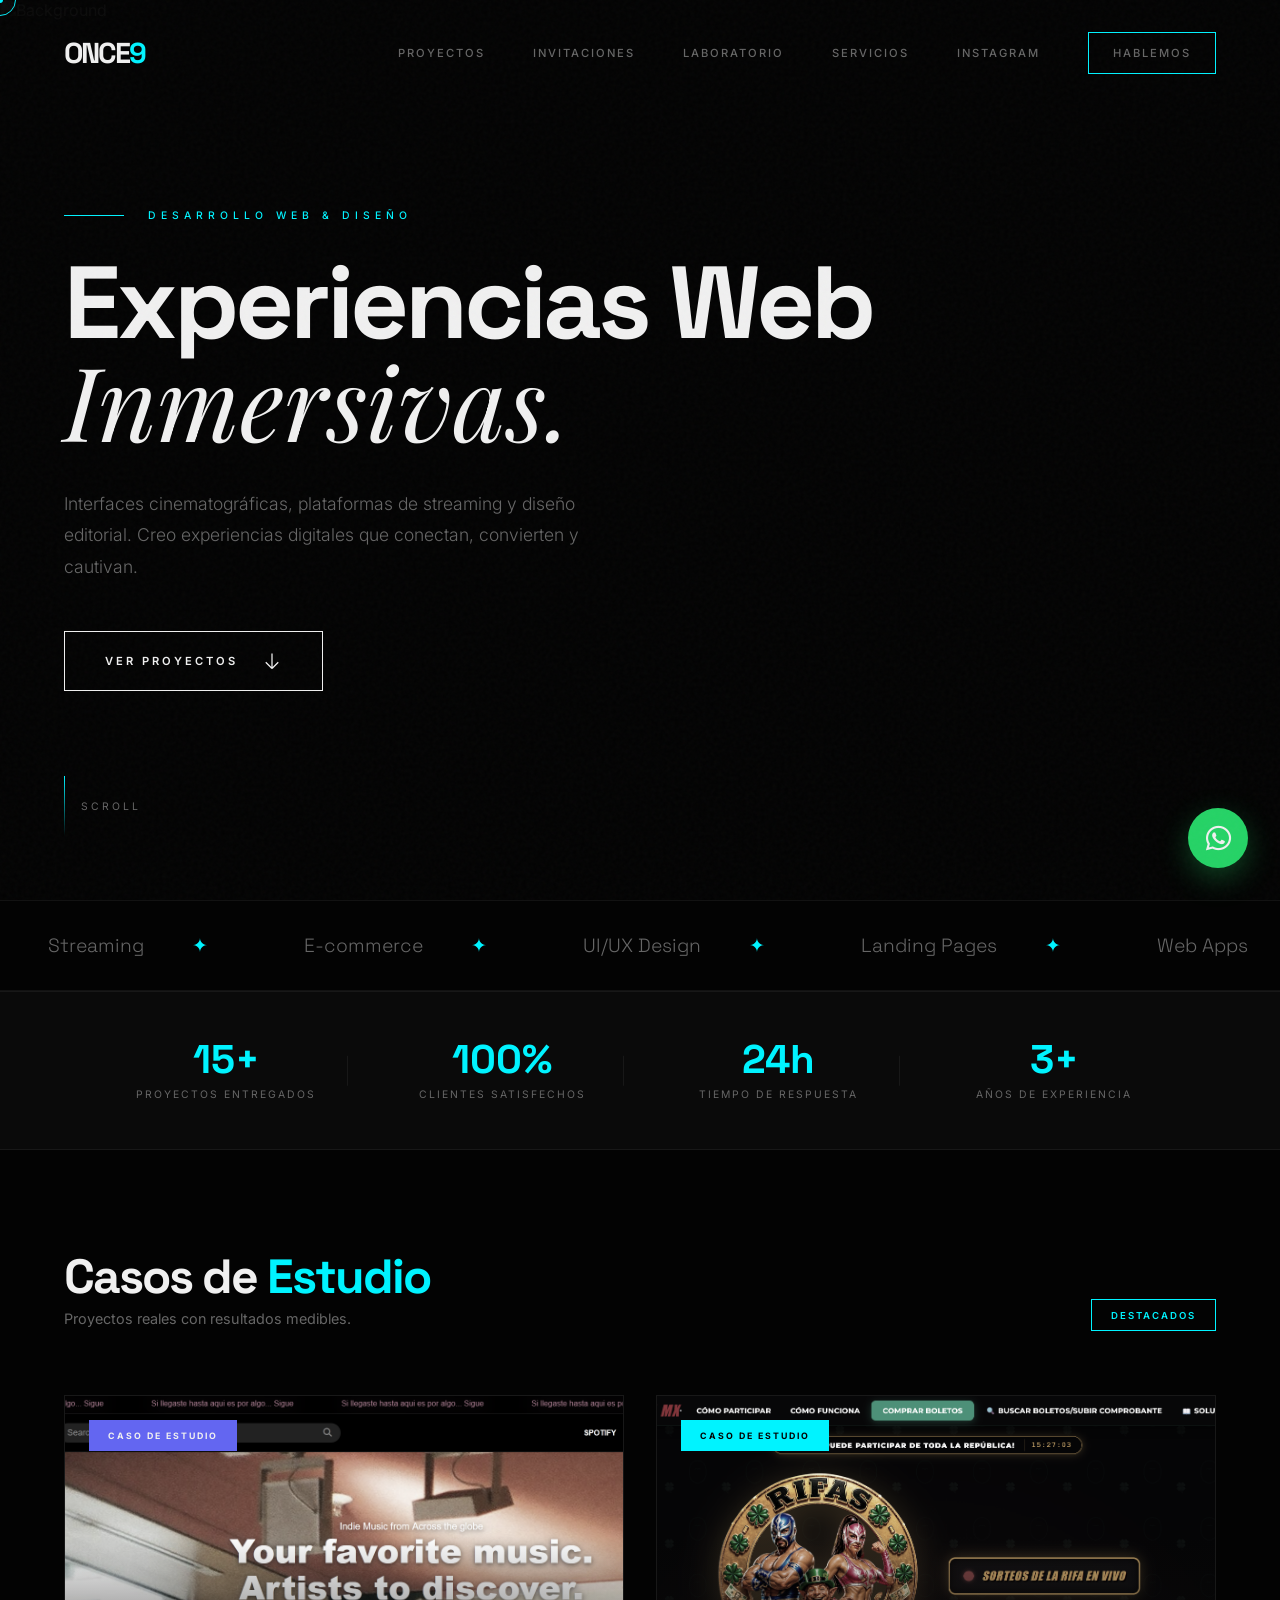
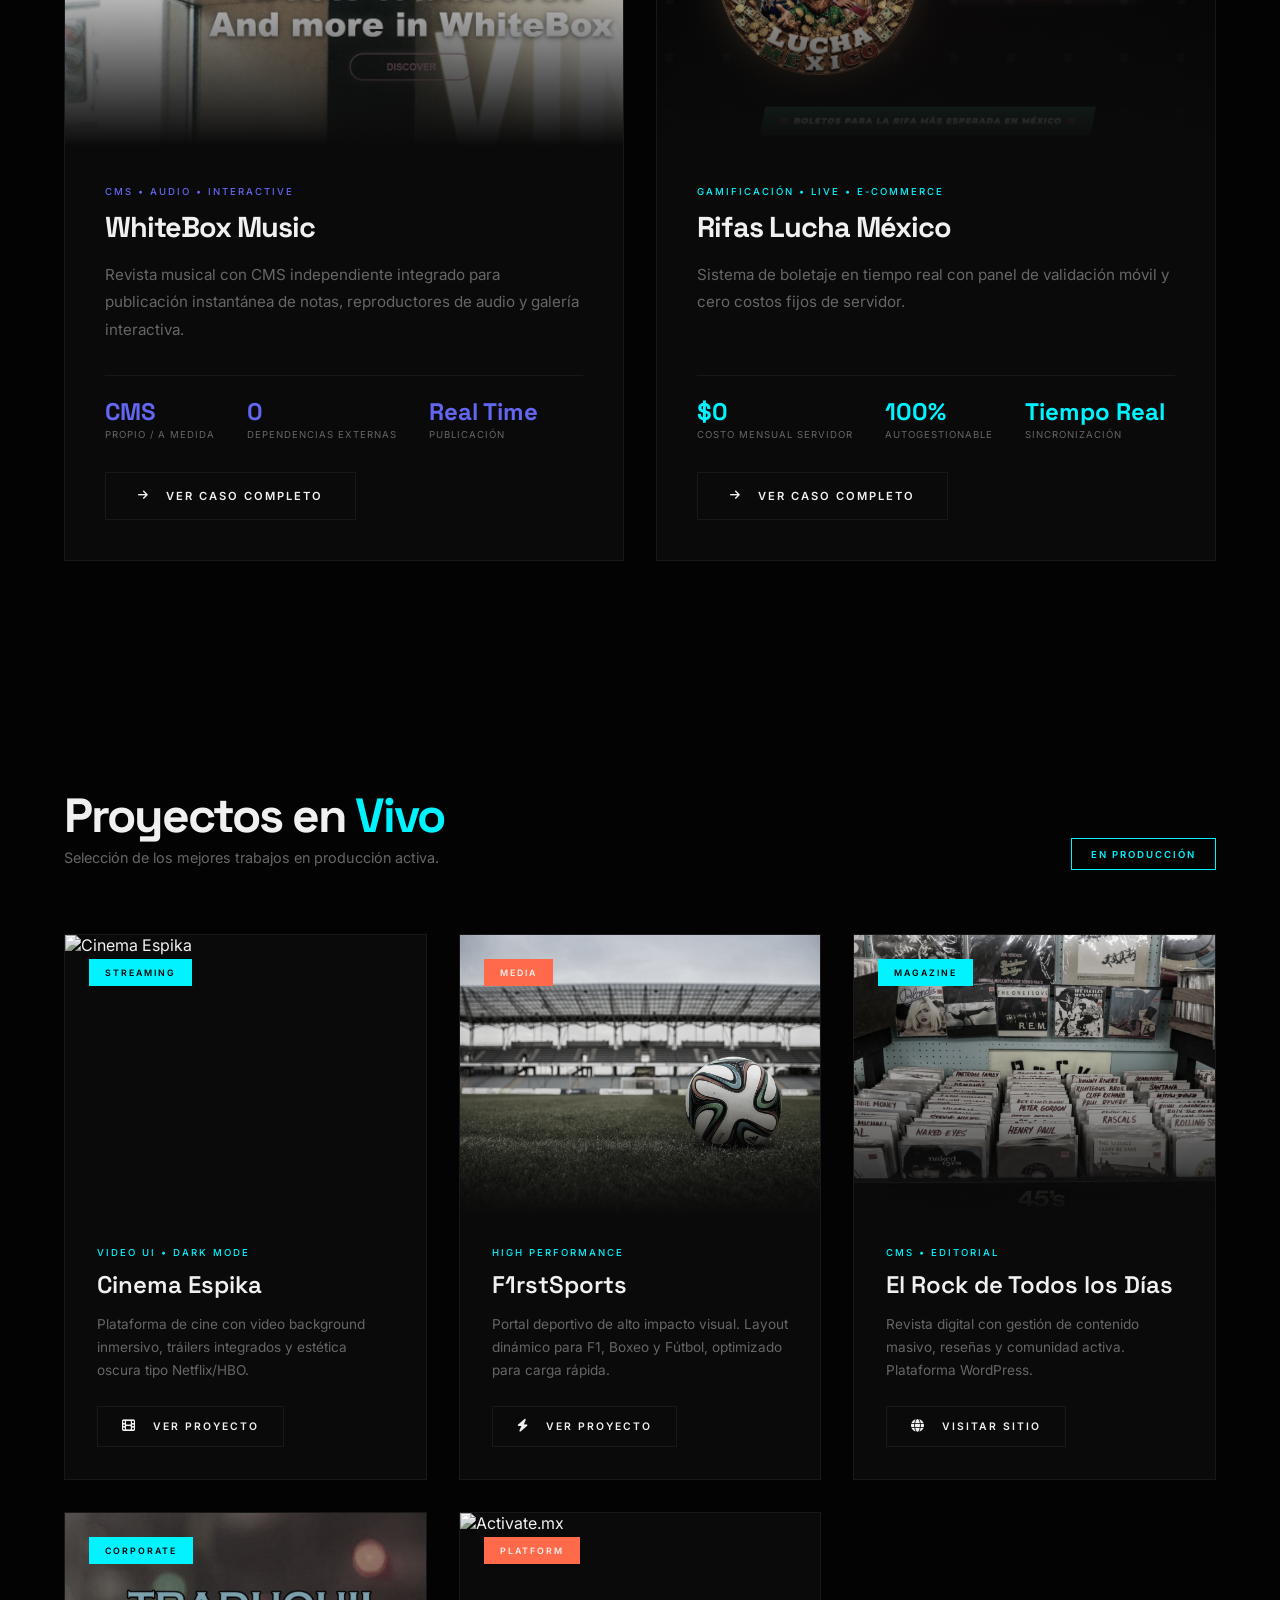
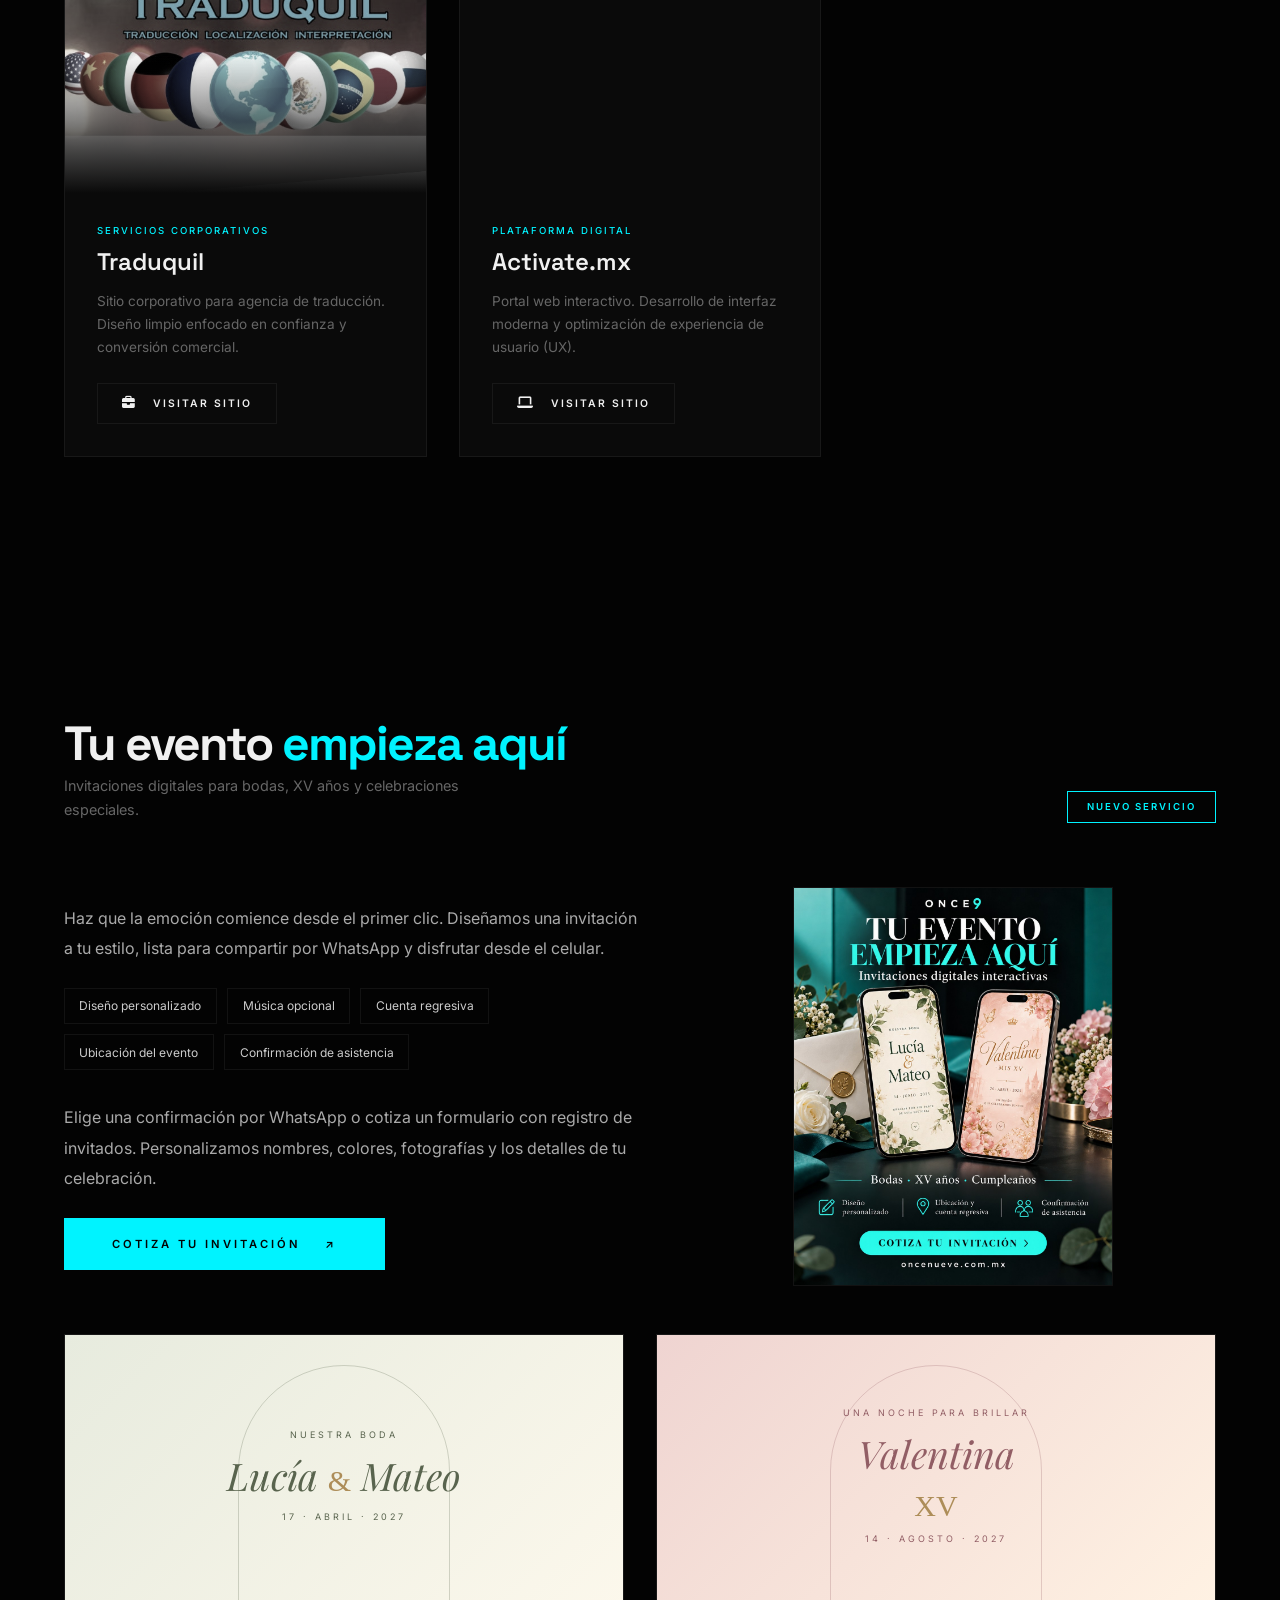
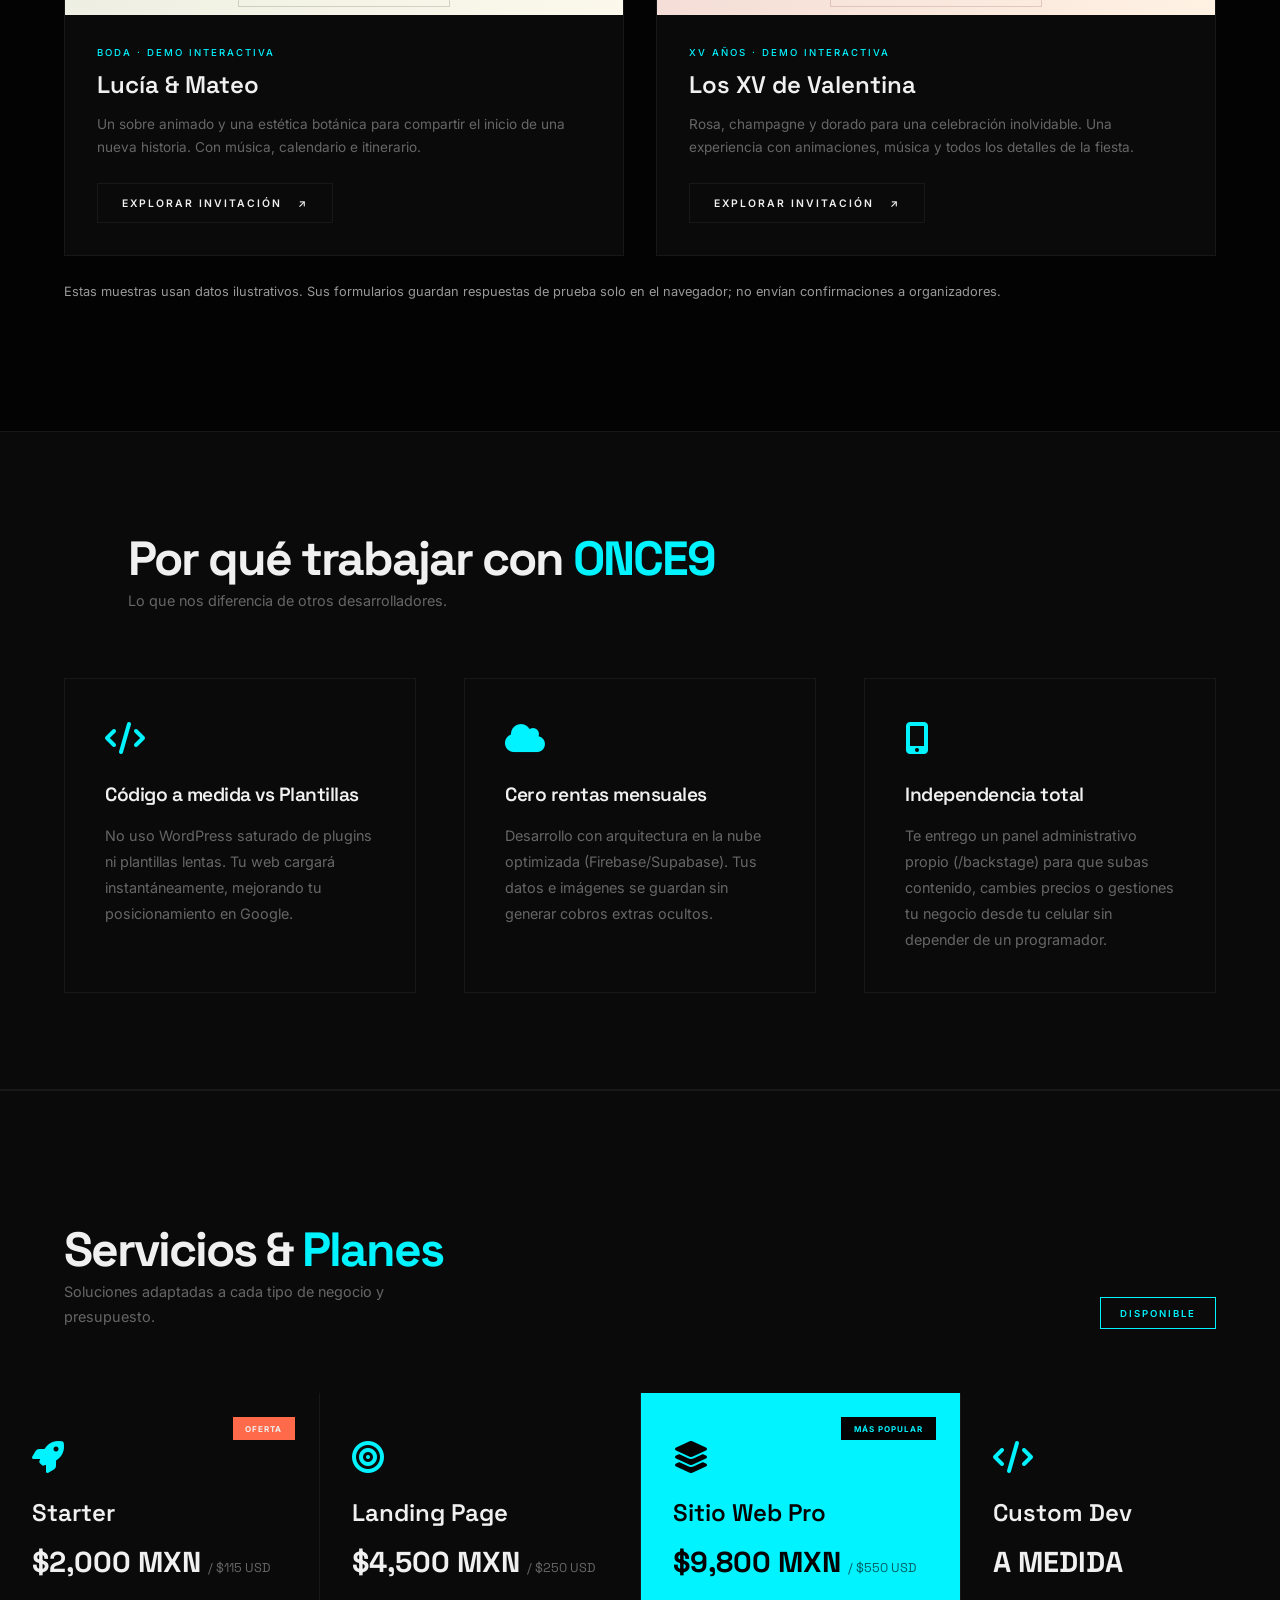
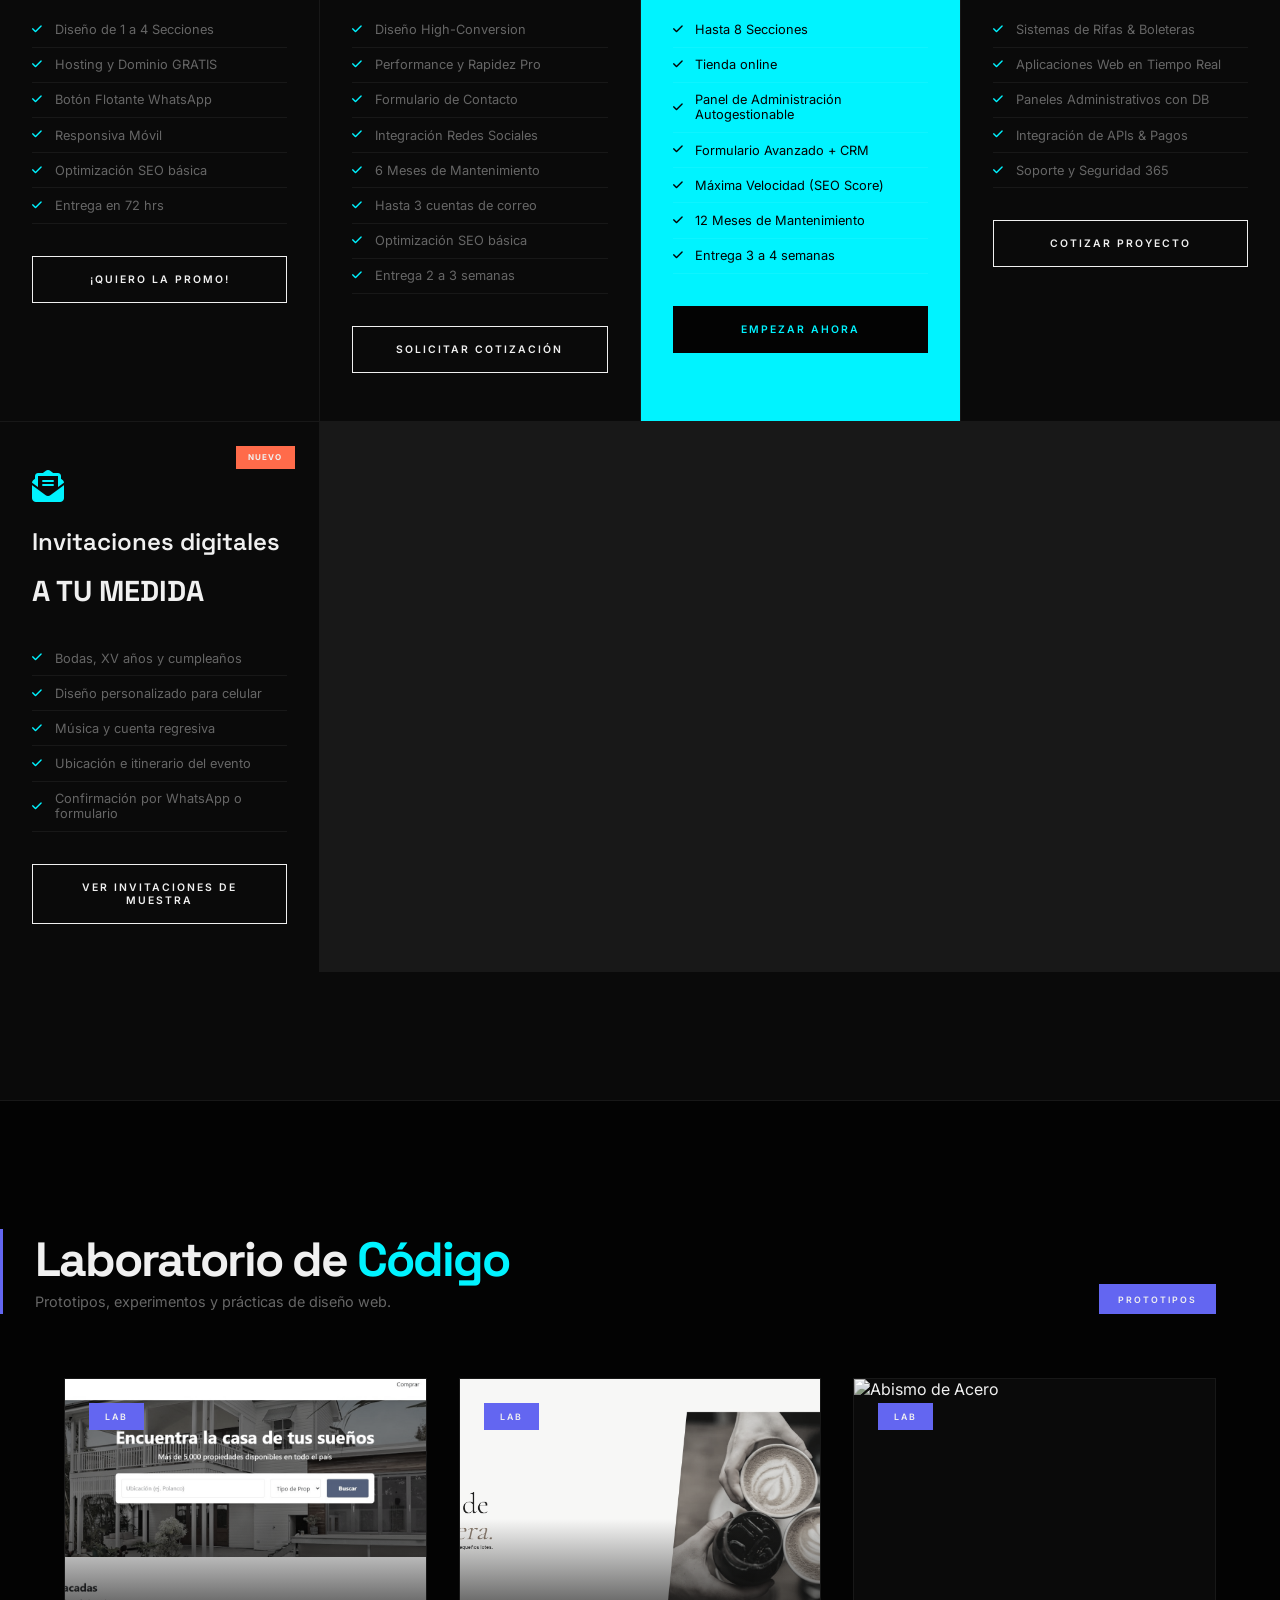
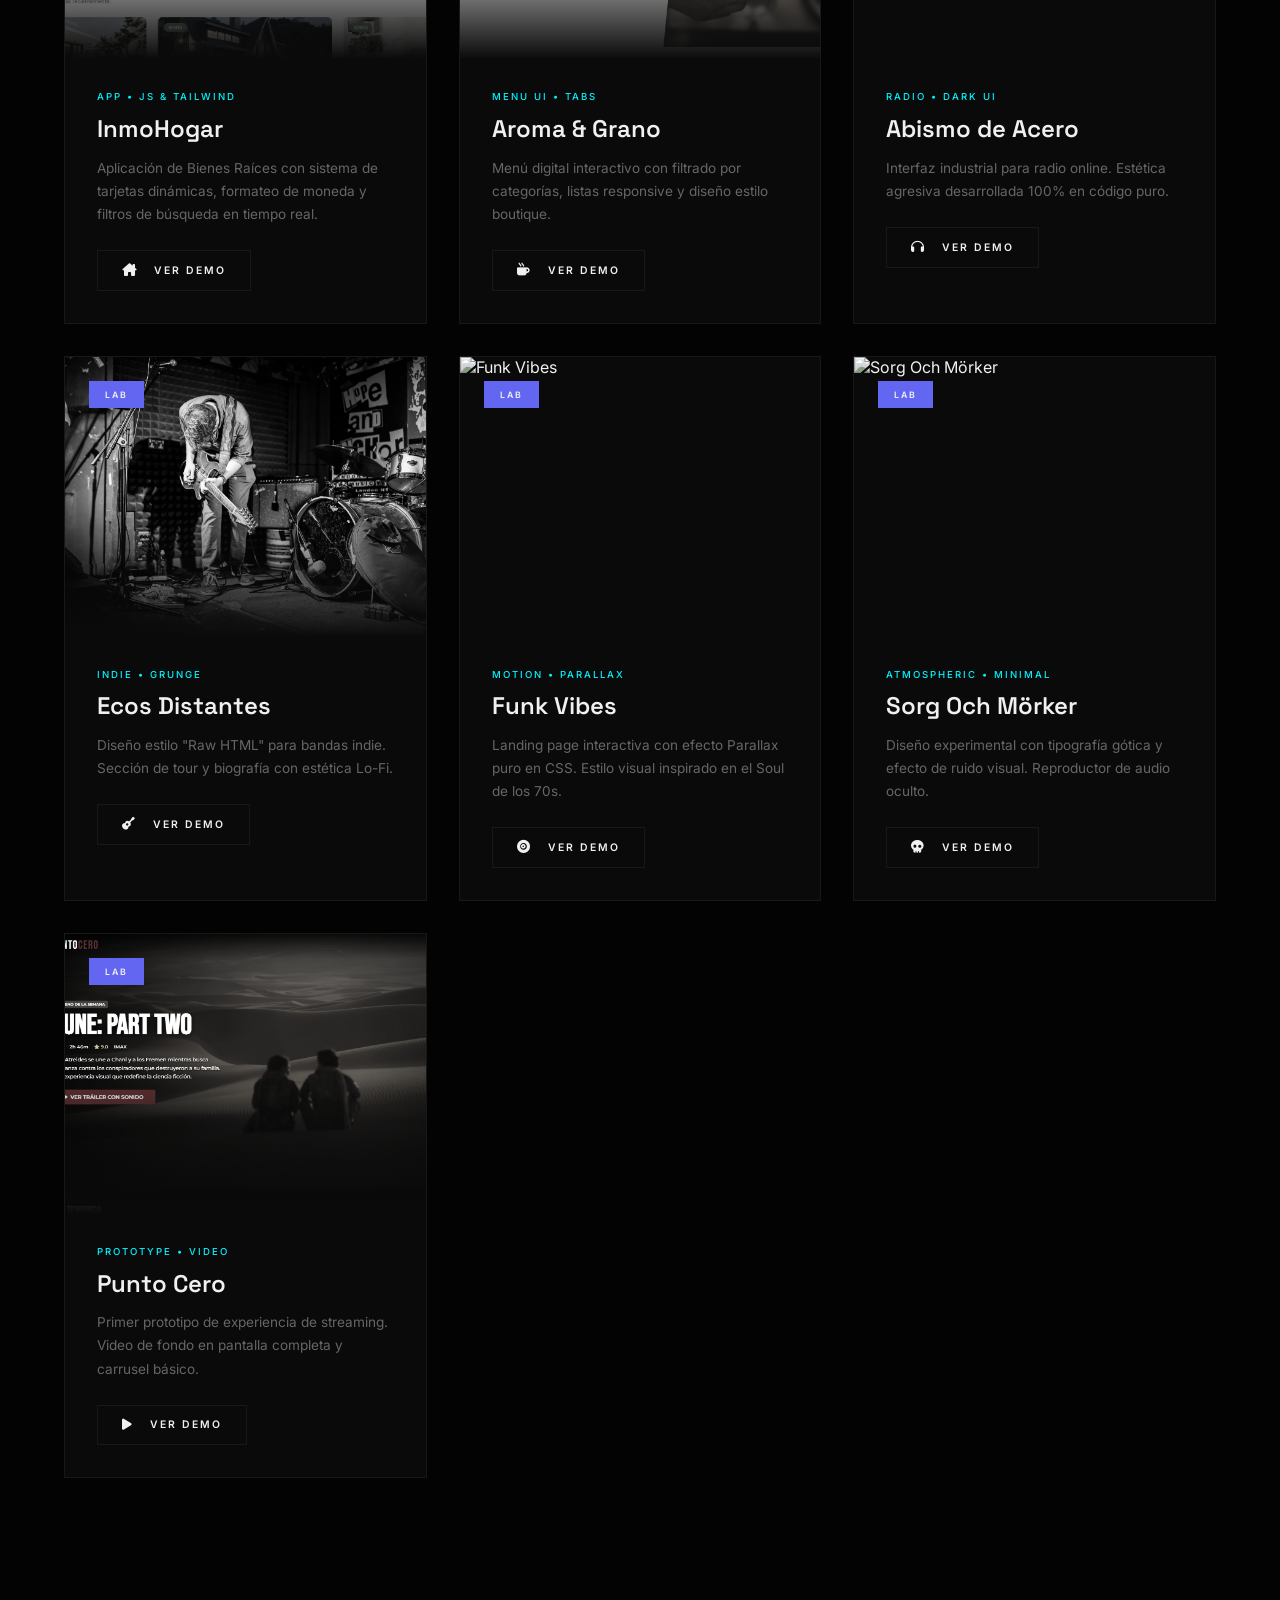
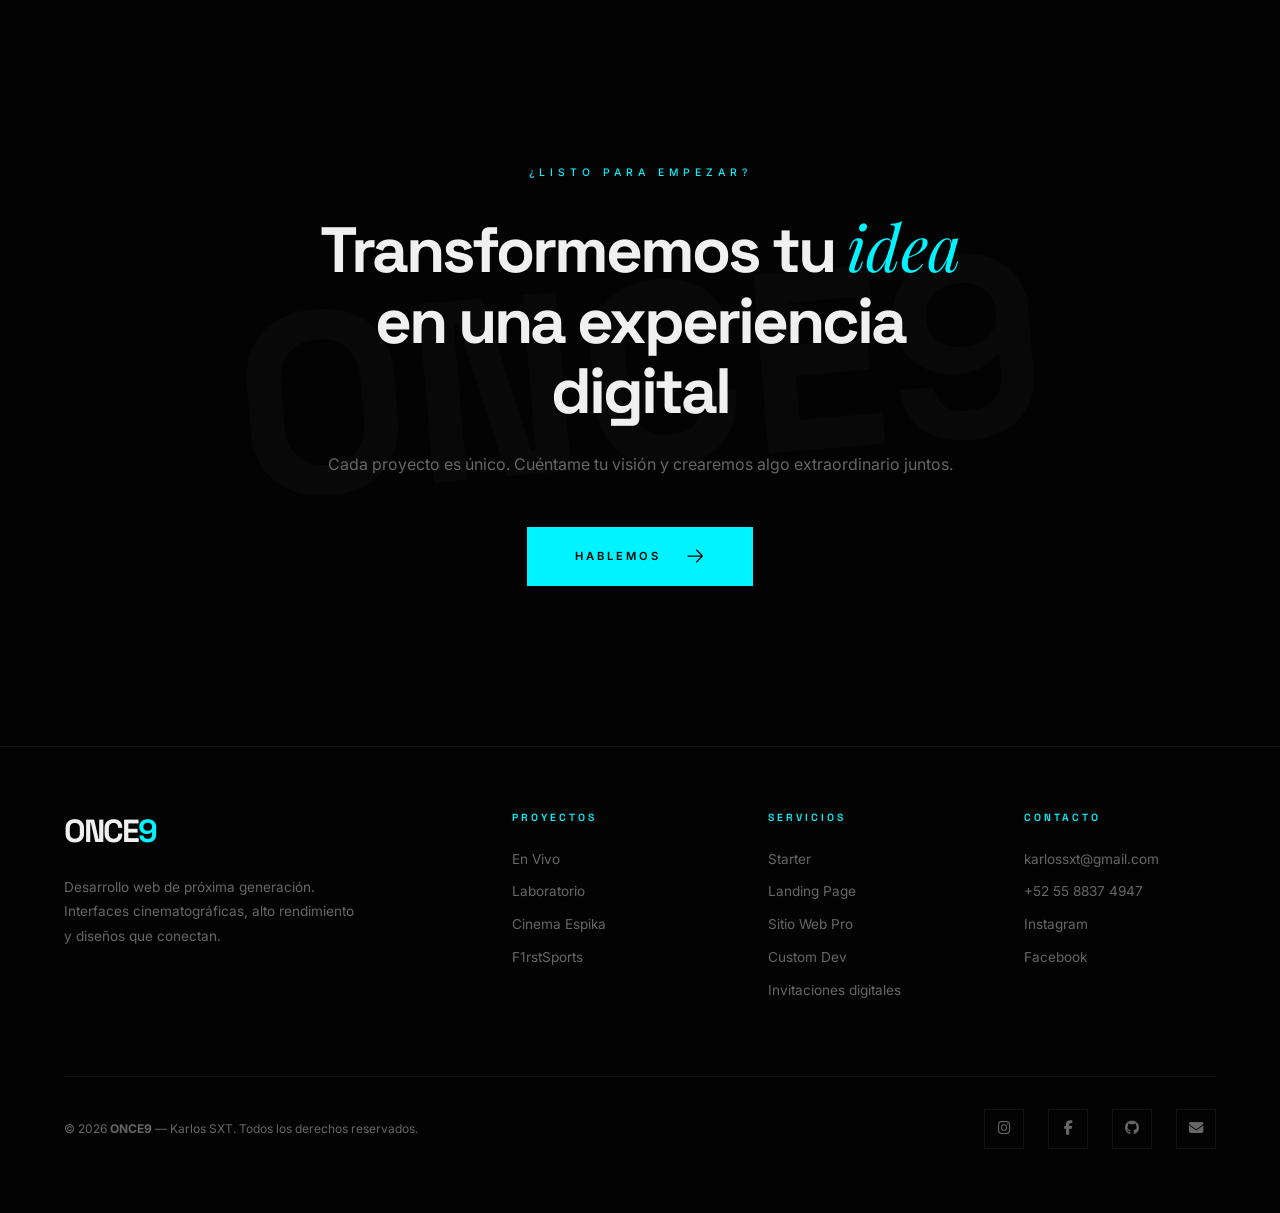
==== commit 1018467f: "feat: add digital invitations service and wedding/XV portfolio demos" ====
--- a/index.html
+++ b/index.html
@@ -22,7 +22,7 @@
     <link rel="icon" type="image/x-icon" href="logoonce.jpg">
 
     <!-- SEO -->
-    <meta name="description" content="ONCE9 — Desarrollo web, diseño y soluciones digitales. Creamos experiencias digitales que impulsan tu marca.">
+    <meta name="description" content="ONCE9 — Desarrollo web, diseño e invitaciones digitales para bodas y XV años. Creamos experiencias para tu marca y tu evento.">
     <link rel="canonical" href="https://oncenueve.com.mx/">
     <link rel="sitemap" type="application/xml" href="sitemap.xml">
     <meta name="google-site-verification" content="rqNvGfbhvu6MVC1BirOPVVGI7LXzYDPANM3iBjMj8tA" />
@@ -1237,6 +1237,26 @@
             0% { transform: translateX(0); }
             100% { transform: translateX(-50%); }
         }
+    
+        /* Invitaciones digitales */
+        #invitaciones { scroll-margin-top: 100px; }
+        .invitation-intro { display:grid; grid-template-columns: 1.1fr 1fr; gap:3rem; align-items:center; padding:0 4rem 3rem; }
+        .invitation-intro p { color:#aaa; line-height:1.9; margin-bottom:1.5rem; max-width:580px; }
+        .invitation-features { display:flex; flex-wrap:wrap; gap:.65rem; margin-bottom:2rem; }
+        .invitation-features span { border:1px solid var(--border); padding:.6rem .9rem; color:#ccc; font-size:.75rem; }
+        .invitation-flyer { display:block; max-width:320px; justify-self:center; }
+        .invitation-flyer img { width:100%; height:auto; display:block; border:1px solid var(--border); }
+        .invitation-demos { grid-template-columns:repeat(2,minmax(0,1fr)); }
+        .invitation-preview { display:flex; flex-direction:column; align-items:center; justify-content:center; height:280px; gap:10px; text-align:center; position:relative; }
+        .invitation-preview::before { content:''; position:absolute; width:210px; height:240px; border:1px solid currentColor; opacity:.25; border-radius:110px 110px 0 0; top:30px; }
+        .invitation-preview small { font-size:9px; letter-spacing:3px; position:relative; }
+        .invitation-preview strong { font:italic 38px var(--font-serif); position:relative; font-weight:400; }
+        .invitation-preview em { font:30px var(--font-serif); color:#ad8d58; }
+        .invitation-preview.boda { background:linear-gradient(135deg,#e7ebde,#fcf8ec); color:#59644e; }
+        .invitation-preview.xv { background:linear-gradient(135deg,#efd4d1,#fff2e3); color:#925e65; }
+        .invitation-demo-note { color:#999; font-size:.8rem; line-height:1.8; padding:1.5rem 4rem 0; }
+        @media(max-width:900px) { .invitation-intro { grid-template-columns:1fr; padding:0 2rem 2rem; gap:2rem; } .invitation-demos { grid-template-columns:1fr; } .invitation-demo-note { padding:1.5rem 2rem 0; } }
+
     </style>
 </head>
 <body>
@@ -1263,6 +1283,7 @@
         <a href="/" class="brand">ONCE<span>9</span></a>
         <div class="nav-links">
             <a href="#proyectos">Proyectos</a>
+            <a href="#invitaciones">Invitaciones</a>
             <a href="#laboratorio">Laboratorio</a>
             <a href="#servicios">Servicios</a>
             <a href="https://www.instagram.com/once9.dev/" target="_blank">Instagram</a>
@@ -1489,6 +1510,38 @@
         </div>
     </section>
 
+
+    <!-- Invitaciones digitales -->
+    <section id="invitaciones">
+        <div class="section-header">
+            <div>
+                <h2 class="section-title">Tu evento <span class="accent">empieza aquí</span></h2>
+                <p class="section-desc">Invitaciones digitales para bodas, XV años y celebraciones especiales.</p>
+            </div>
+            <span class="badge">Nuevo servicio</span>
+        </div>
+        <div class="invitation-intro">
+            <div>
+                <p>Haz que la emoción comience desde el primer clic. Diseñamos una invitación a tu estilo, lista para compartir por WhatsApp y disfrutar desde el celular.</p>
+                <div class="invitation-features"><span>Diseño personalizado</span><span>Música opcional</span><span>Cuenta regresiva</span><span>Ubicación del evento</span><span>Confirmación de asistencia</span></div>
+                <p>Elige una confirmación por WhatsApp o cotiza un formulario con registro de invitados. Personalizamos nombres, colores, fotografías y los detalles de tu celebración.</p>
+                <a href="https://wa.me/525588374947?text=Hola%20ONCE9%2C%20quiero%20cotizar%20una%20invitaci%C3%B3n%20digital%20para%20mi%20evento." target="_blank" rel="noopener" class="cta-btn">Cotiza tu invitación <span aria-hidden="true">↗</span></a>
+            </div>
+            <a class="invitation-flyer" href="assets/flyer-invitaciones-once9.jpg" target="_blank" rel="noopener" aria-label="Ver flyer de invitaciones digitales ONCE9"><img src="assets/flyer-invitaciones-once9.jpg" width="1122" height="1402" loading="lazy" alt="ONCE9: invitaciones digitales interactivas para bodas, XV años y cumpleaños."></a>
+        </div>
+        <div class="projects-grid invitation-demos">
+            <article class="project-card reveal">
+                <a href="invitaciones/boda/" target="_blank" rel="noopener" class="invitation-preview boda" aria-label="Abrir demo de boda de Lucía y Mateo"><small>NUESTRA BODA</small><strong>Lucía <em>&</em> Mateo</strong><small>17 · ABRIL · 2027</small></a>
+                <div class="project-content"><div class="project-category">Boda · Demo interactiva</div><h3 class="project-title">Lucía & Mateo</h3><p class="project-desc">Un sobre animado y una estética botánica para compartir el inicio de una nueva historia. Con música, calendario e itinerario.</p><a href="invitaciones/boda/" target="_blank" rel="noopener" class="project-link">Explorar invitación <span aria-hidden="true">↗</span></a></div>
+            </article>
+            <article class="project-card reveal reveal-delay-1">
+                <a href="invitaciones/xv-valentina/" target="_blank" rel="noopener" class="invitation-preview xv" aria-label="Abrir demo de XV años de Valentina"><small>UNA NOCHE PARA BRILLAR</small><strong>Valentina</strong><em>XV</em><small>14 · AGOSTO · 2027</small></a>
+                <div class="project-content"><div class="project-category">XV años · Demo interactiva</div><h3 class="project-title">Los XV de Valentina</h3><p class="project-desc">Rosa, champagne y dorado para una celebración inolvidable. Una experiencia con animaciones, música y todos los detalles de la fiesta.</p><a href="invitaciones/xv-valentina/" target="_blank" rel="noopener" class="project-link">Explorar invitación <span aria-hidden="true">↗</span></a></div>
+            </article>
+        </div>
+        <p class="invitation-demo-note">Estas muestras usan datos ilustrativos. Sus formularios guardan respuestas de prueba solo en el navegador; no envían confirmaciones a organizadores.</p>
+    </section>
+
     <!-- Why ONCE9 -->
     <section class="why-section">
         <div class="section-header">
@@ -1589,6 +1642,21 @@
                 </ul>
                 <a href="https://wa.me/525588374947?text=Tengo%20un%20proyecto%20a%20medida%20que%20requiere%20panel%20administrativo" target="_blank" class="service-btn">Cotizar Proyecto</a>
             </div>
+
+            <div class="service-card reveal">
+                <div class="service-badge">Nuevo</div>
+                <i class="fas fa-envelope-open-text service-icon" aria-hidden="true"></i>
+                <h3 class="service-name">Invitaciones digitales</h3>
+                <div class="service-price">A TU MEDIDA</div>
+                <ul class="service-features">
+                    <li><i class="fas fa-check"></i> Bodas, XV años y cumpleaños</li>
+                    <li><i class="fas fa-check"></i> Diseño personalizado para celular</li>
+                    <li><i class="fas fa-check"></i> Música y cuenta regresiva</li>
+                    <li><i class="fas fa-check"></i> Ubicación e itinerario del evento</li>
+                    <li><i class="fas fa-check"></i> Confirmación por WhatsApp o formulario</li>
+                </ul>
+                <a href="#invitaciones" class="service-btn">Ver invitaciones de muestra</a>
+            </div>
         </div>
     </section>
 
@@ -1747,6 +1815,7 @@
                     <li><a href="#servicios">Landing Page</a></li>
                     <li><a href="#servicios">Sitio Web Pro</a></li>
                     <li><a href="#servicios">Custom Dev</a></li>
+                    <li><a href="#invitaciones">Invitaciones digitales</a></li>
                 </ul>
             </div>
             <div class="footer-col">
@@ -1846,3 +1915,4 @@
     </script>
 </body>
 </html>
+
